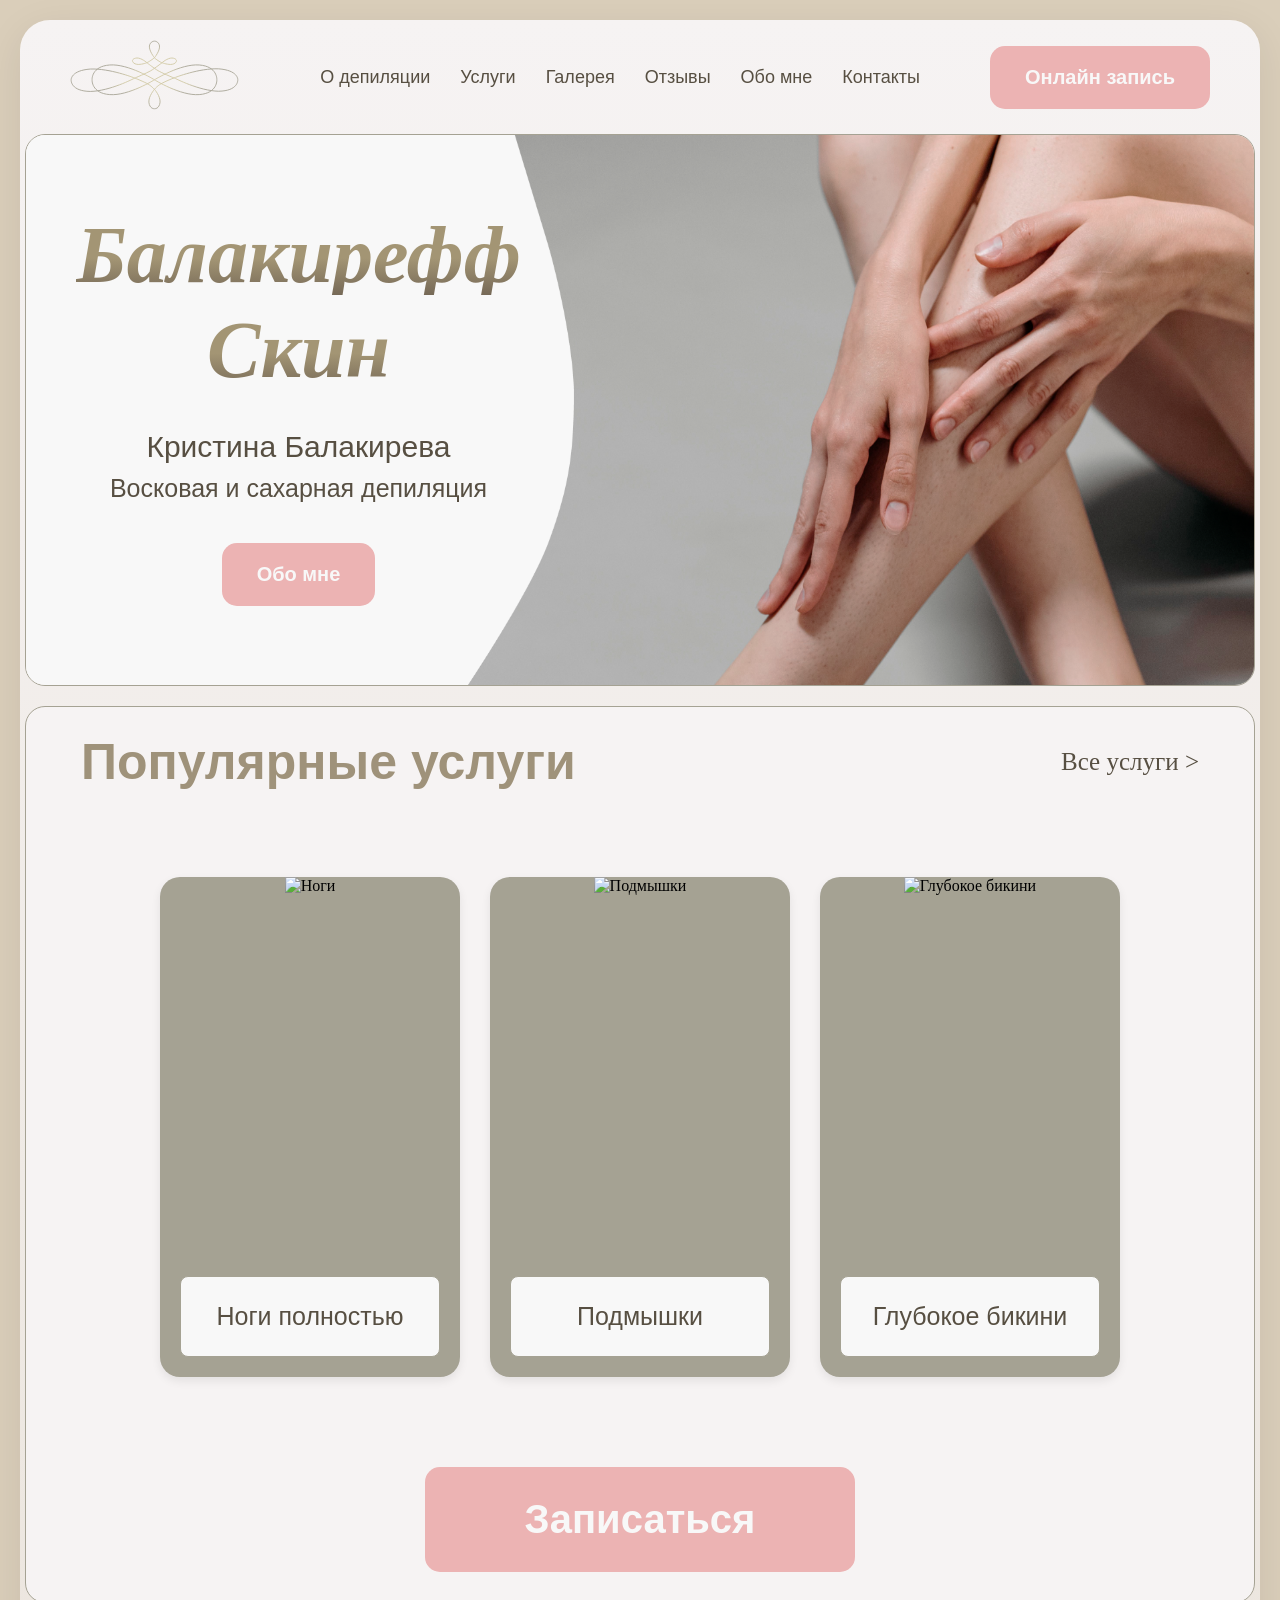
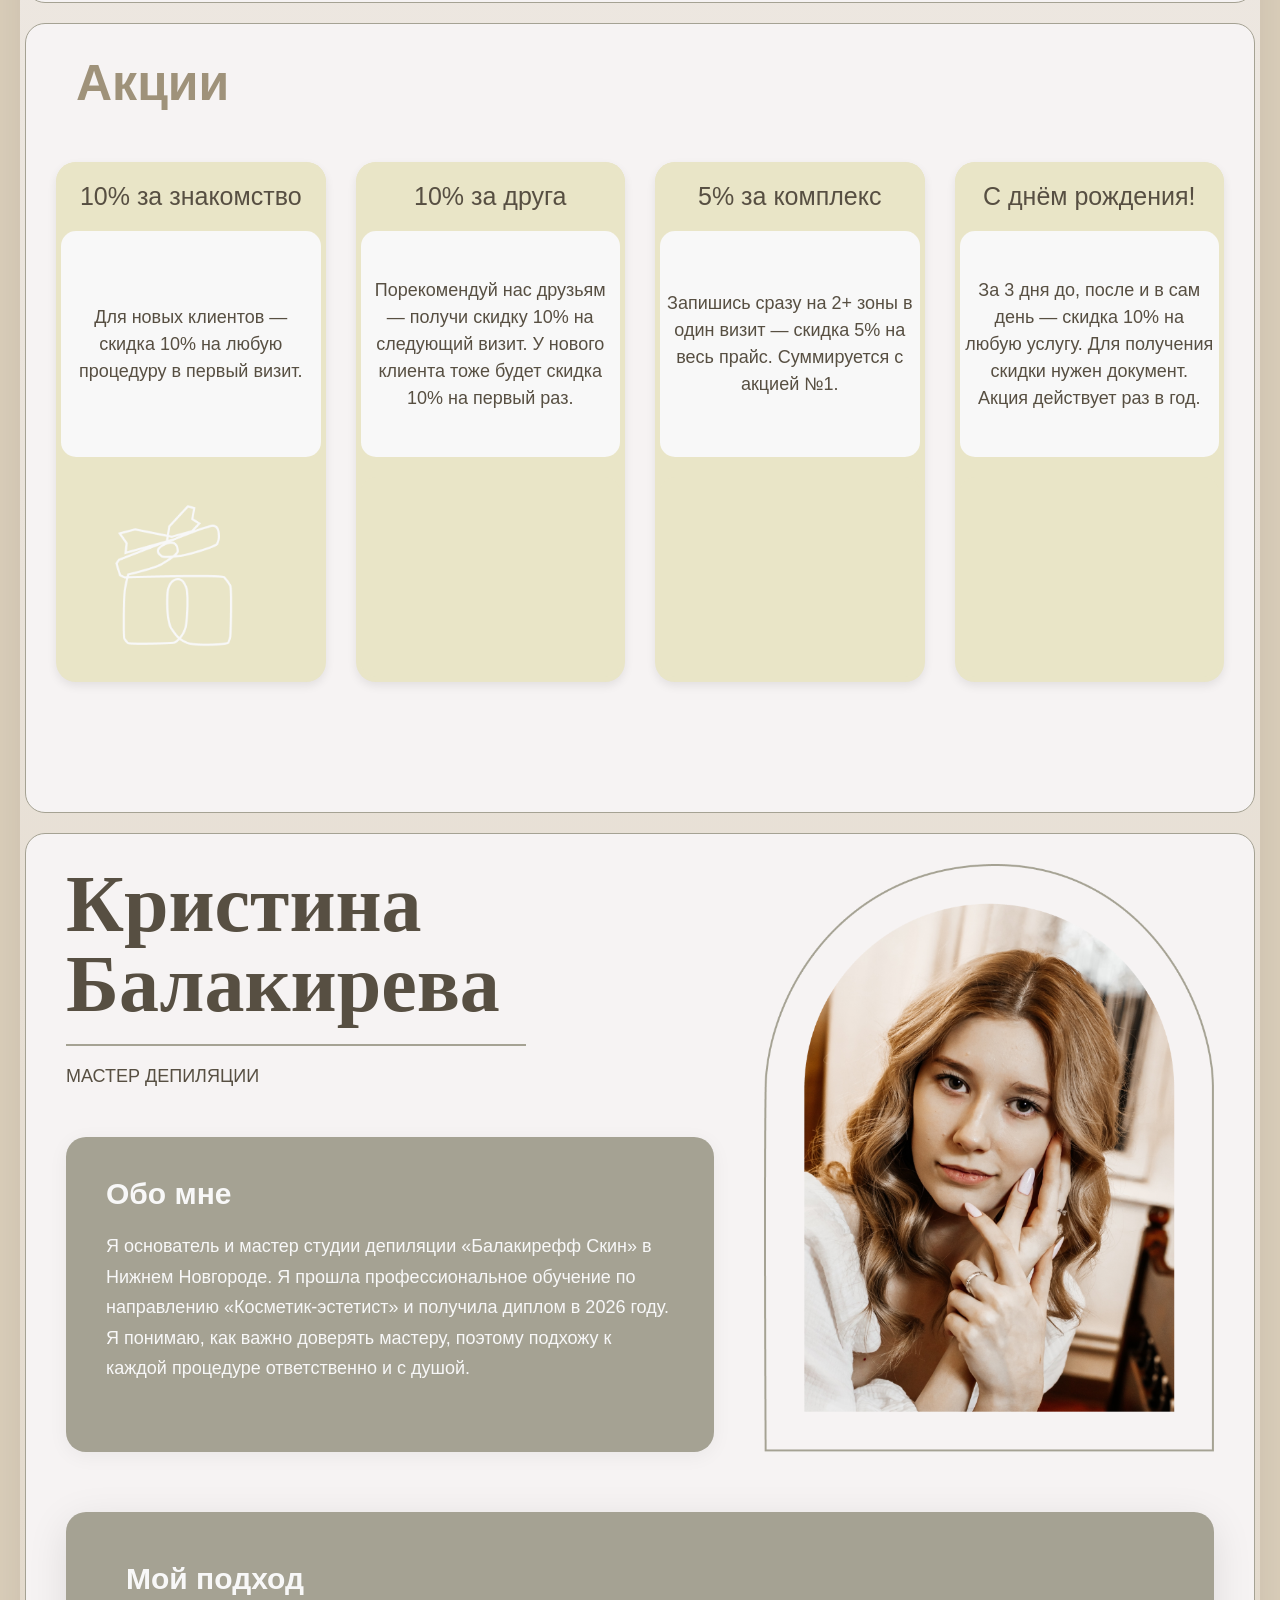
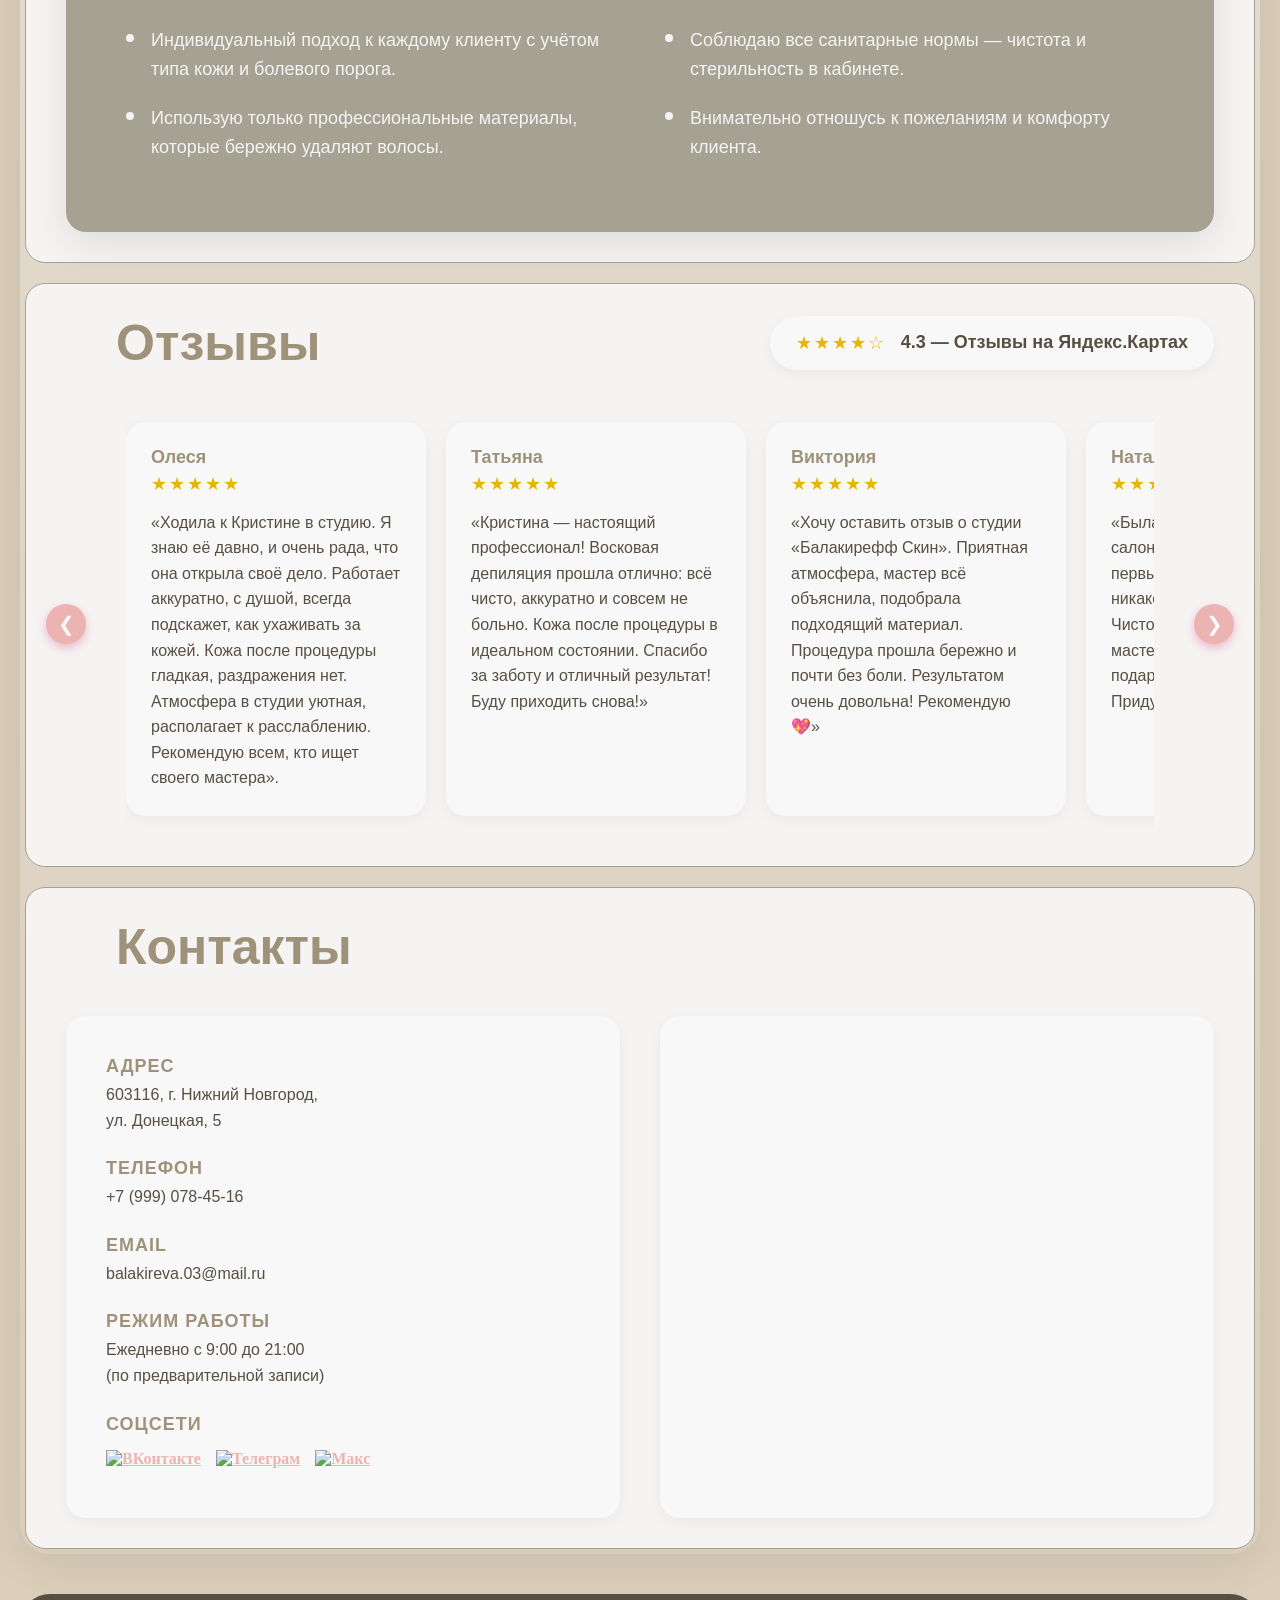
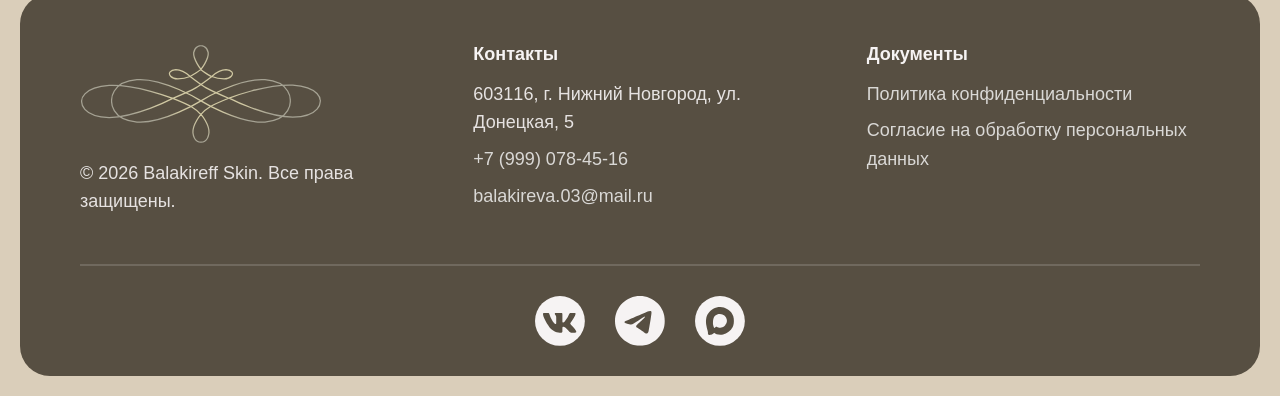
==== index.html @ 2bd432a1 "Add files via upload" ====
<!DOCTYPE html>
<html lang="ru">
    <head>
        <meta charset="utf-8">
        <meta name="keywords" content="Студия депиляции, Нижний Новгород">
        <meta name="description" content ="Студия депиляции в Нижнем Новгороде">
        <title>Balakireff Skin</title>
        <link rel="stylesheet" href="style.css">
    </head>


    <body>
        <div class="page-wrapper">
        <div class="main-block">
            <header class="header">
                <a href="Index.html" class="logo-link">
                    <img src="picture-site/logotip.svg" alt="Логотип" class="logo-img">
                </a>
        
            <nav class="nav">
                    <a href="o-depil.html">О депиляции</a>
                    <a href="Uslugi.html">Услуги</a>
                    <a href="our-works.html">Галерея</a>
                    <a href="index.html#reviews">Отзывы</a>
                    <a href="index.html#about-mne">Обо мне</a>
                    <a href="#index.html#contacts">Контакты</a>
            </nav>
            <a href="https://beautyagent.ru/kristina1680" target="_blank" class="zapis-icon">Онлайн запись</a>
            
            </header>

        <main class="page-content">   

            <section class="banner">
                <div class="banner-bg">
                    <img src="picture-site/заглушка-1.png" alt="banner" class="banner-img">
                <div class="banner-content">
                    <div class="banner-text">
                    <h1 class="banner-title">Балакирефф</h1>
                    <h1 class="banner-title">Скин</h1>
                    <p class="banner-name">Кристина Балакирева</p>
                    <p class="banner-subtitle">Восковая и сахарная депиляция</p>
                    <a href="" target="_blank" class="obo-mne">Обо мне</a>
                    </div>
                </div>
                </div>
            </section>


            <section class="services">
                    <div class="services-wrap">
                        <div class="service-head">
                            <h2>Популярные услуги</h2>
                            <a href="Uslugi.html" class="services-link">Все услуги ></a>
                        </div>
                        <div class="services-grid">
                            <div class="service-card">
                                <img src="picture-site/ноги_сайт.png" alt="Ноги" class="card-photo">
                                <a href="https://beautyagent.ru/kristina1680" target="_blank" class="card-name-link">
                                <div class="card-name">
                                    <h3 class="card-text">Ноги полностью</h3>
                                </div>
                                </a>
                            </div>
                            <div class="service-card">
                                <img src="picture-site/podmish.png" alt="Подмышки" class="card-photo">
                                <div class="card-name">
                                    <h3 class="card-text">Подмышки</h3>
                                </div>
                            </div>
                            <div class="service-card">
                                <img src="picture-site/bikini-site.png" alt="Глубокое бикини" class="card-photo">
                                <div class="card-name">
                                    <h3>Глубокое бикини</h3>
                                </div>
                            </div>
                        </div>
                        <div class="service-knopka">
                            <a href="https://beautyagent.ru/kristina1680" target="_blank" class="zapis-s">Записаться</a>
                        </div>
                    </div>
            </section>

            <section class="sale">
                <div class="sale-wrap">
                    <div class="sale-head">
                        <h2>Акции</h2>
                    </div>

                    <div class="sale-grid">
                        <div class="sale-card">
                            <div class="sale-card-top">
                                <h3>10% за знакомство</h3>
                            </div>
                            <div class="sale-card-body">
                            <p>Для новых клиентов — скидка 10% на любую процедуру в первый визит.</p>
                            </div>
                <div class="sale-card-img">
          <img src="picture-site/podarok-1.png" alt="picture">
        </div>
      </div>

                    <div class="sale-card">
                        <div class="sale-card-top">
                            <h3>10% за друга</h3>
                        </div>
                    <div class="sale-card-body">
                        <p>Порекомендуй нас друзьям — получи скидку 10% на следующий визит. У нового клиента тоже будет скидка 10% на первый раз.</p>
                    </div>
                    <div class="sale-card-img"></div>
                    </div>

                    <div class="sale-card">
                        <div class="sale-card-top">
                            <h3>5% за комплекс</h3>
                        </div>
                    <div class="sale-card-body">
                        <p>Запишись сразу на 2+ зоны в один визит — скидка 5% на весь прайс. Суммируется с акцией №1.</p>
                    </div>
                    <div class="sale-card-img"></div>
                    </div>

                    <div class="sale-card">
                        <div class="sale-card-top">
          <h3>С днём рождения!</h3>
        </div>
        <div class="sale-card-body">
          <p>За 3 дня до, после и в сам день — скидка 10% на любую услугу. Для получения скидки нужен документ. Акция действует раз в год.</p>
        </div>
        <div class="sale-card-img"></div>
      </div>

    </div>
  </div>
</section>

            <section class="about" id="about-mne">
                <div class="about-wrap">

    <div class="about-left">
      
      <div class="about-head">
        <h2 class="about-name">Кристина<br>Балакирева</h2>
        <div class="about-line"></div>
        <p class="about-role">Мастер депиляции</p>
      </div>

      <div class="about-card">
        <h3>Обо мне</h3>
        <p>
         Я основатель и мастер студии депиляции «Балакирефф Скин» в Нижнем Новгороде.
        Я прошла профессиональное обучение по направлению «Косметик-эстетист» и получила диплом в 2026 году. 
        Я понимаю, как важно доверять мастеру, поэтому подхожу к каждой процедуре ответственно и с душой.
        </p>
      </div>

    </div>

    <!-- ПРАВАЯ КОЛОНКА: Фото -->
    <div class="about-photo">
      <img src="picture-site/kristina-1.png" alt="Кристина Балакирева">
    </div>

  </div>

  <!-- НИЖНИЙ БЛОК: Мой подход -->
  <div class="about-approach-wrap">
    <div class="about-approach">
      <h3>Мой подход</h3>
      <ul class="about-list">
        <li>Индивидуальный подход к каждому клиенту с учётом типа кожи и болевого порога.</li>
        <li>Использую только профессиональные материалы, которые бережно удаляют волосы.</li>
        <li>Соблюдаю все санитарные нормы — чистота и стерильность в кабинете.</li>
        <li>Внимательно отношусь к пожеланиям и комфорту клиента.</li>
      </ul>
    </div>
  </div>

</section>

                <section class="reviews" id="reviews">
  <div class="reviews-wrap">
    <div class="reviews-header">
    <h2 class="reviews-title">Отзывы</h2>

    <!-- ПЛАШКА С РЕЙТИНГОМ -->
    <a href="https://yandex.ru/maps/-/CXFny2zf" target="_blank" class="reviews-badge">
      <span class="reviews-badge-stars">★★★★☆</span>
      <span class="reviews-badge-text">4.3 — Отзывы на Яндекс.Картах</span>
    </a>
    </div>
    <!-- ОБЕРТКА ДЛЯ КАРУСЕЛИ (чтобы позиционировать стрелки) -->
    <div class="reviews-carousel">
      
      <!-- СТРЕЛКА ВЛЕВО -->
      <button class="reviews-arrow reviews-arrow-left" id="btn-prev">❮</button>

      <!-- КОНТЕЙНЕР ДЛЯ ПРОКРУТКИ -->
      <div class="reviews-scroll" id="reviewsScroll">
        
        <!-- ОТЗЫВ 1 -->
        <div class="review-card">
          <p class="review-author">Олеся</p>           <!-- Имя сверху -->
          <div class="review-stars">★★★★★</div>      <!-- Звезды ниже -->
          <p class="review-text">«Ходила к Кристине в студию. 
            Я знаю её давно, и очень рада, что она открыла своё дело. 
            Работает аккуратно, с душой, всегда подскажет, как ухаживать за кожей. 
            Кожа после процедуры гладкая, раздражения нет. Атмосфера в студии уютная, располагает к расслаблению. 
            Рекомендую всем, кто ищет своего мастера».</p>
        </div>

        <!-- ОТЗЫВ 2 -->
        <div class="review-card">
          <p class="review-author">Татьяна</p>
          <div class="review-stars">★★★★★</div>
          <p class="review-text">«Кристина — настоящий профессионал! Восковая депиляция прошла отлично: всё чисто, аккуратно и совсем не больно. 
            Кожа после процедуры в идеальном состоянии. 
            Спасибо за заботу и отличный результат! Буду приходить снова!»</p>
        </div>

        <!-- ОТЗЫВ 3 -->
        <div class="review-card">
          <p class="review-author">Виктория</p>
          <div class="review-stars">★★★★★</div>
          <p class="review-text">«Хочу оставить отзыв о студии «Балакирефф Скин». 
            Приятная атмосфера, мастер всё объяснила, подобрала подходящий материал. 
            Процедура прошла бережно и почти без боли. 
            Результатом очень довольна! Рекомендую 💖»</p>
        </div>

        <!-- ОТЗЫВ 4 -->
        <div class="review-card">
          <p class="review-author">Наталия</p>
          <div class="review-stars">★★★★★</div>
          <p class="review-text">«Была на депиляции в данном салоне. 
            Если учесть,что это первый раз прошло все хорошо, никакого раздражения.
            Чисто,уютно. В конце процедуры мастер Кристина подарила подарочек. 
            Приятный бонус. Приду однозначно еще!!!»</p>
        </div>

        <div class="review-card">
          <p class="review-author">Анастасия</p>
          <div class="review-stars">★★★★★</div>
          <p class="review-text">«Лучший мастер по депиляции. Вернусь сюда вновь».</p>
        </div>

      </div>

      <!-- СТРЕЛКА ВПРАВО -->
      <button class="reviews-arrow reviews-arrow-right" id="btn-next">❯</button>

    </div>

  </div>
</section>



                <section class="contacts" id="contacts">
                        <div class="contacts-wrap">
    
    <h2 class="contacts-title">Контакты</h2>

    <div class="contacts-grid">
      
      <!-- ЛЕВАЯ КОЛОНКА: ИНФОРМАЦИЯ -->
      <div class="contacts-info">
        
        <div class="contact-item">
          <h3>Адрес</h3>
          <p>603116, г. Нижний Новгород,<br>ул. Донецкая, 5</p>
        </div>

        <div class="contact-item">
          <h3>Телефон</h3>
          <p><a href="tel:+79990784516">+7 (999) 078-45-16</a></p>
        </div>

        <div class="contact-item">
          <h3>Email</h3>
          <p><a href="mailto:balakireva.03@mail.ru">balakireva.03@mail.ru</a></p>
        </div>

        <div class="contact-item">
          <h3>Режим работы</h3>
          <p>Ежедневно с 9:00 до 21:00<br>(по предварительной записи)</p>
        </div>

        <div class="contact-item">
          <h3>Соцсети</h3>
          <div class="contact-socials">
            <a href="https://vk.ru/balakireff_skin" target="_blank"><img src="picture-site/vk-icon-cont.svg" alt="ВКонтакте">
            </a>
            <a href="https://t.me/balakireff_skin" target="_blank"><img src="picture-site/telegram-icon-cont.svg" alt="Телеграм">
            </a>
            <a href="https://max.ru/channel_balakireff_skin" target="_blank"><img src="picture-site/max-icon-cont.svg" alt="Макс">
            </a>
          </div>
        </div>

      </div>

      <!-- ПРАВАЯ КОЛОНКА: КАРТА -->
      <div class="contacts-map">
        <iframe src="https://yandex.ru/map-widget/v1/?um=constructor%3A6a0599afc9c6252d615ac8a7ba834bc6a43495984a3effdd630cfebf1347665b&amp;source=constructor" width="500" height="400" frameborder="0"></iframe>
        
      </div>

    </div>
  </div>
</section>
        </main>
        </div>        

    <footer class="footer">
        <div class="footer-wrapper">
            <div class="footer-top">
                <div class="footer-col">
                    <img src="picture-site/logotip.svg" alt="Балакирефф Скин" class="footer-logo">
                    <p class="prava-c">© <span id="copyright-year"></span> Balakireff Skin. Все права защищены.</p>
                </div>

                <div class="footer-col">
                    <h4>Контакты</h4>
                    <p>603116, г. Нижний Новгород, ул. Донецкая, 5</p>
                    <p><a href="tel:+79990784516">+7 (999) 078-45-16</a></p>
                    <p><a href="mailto:balakireva.03@mail.ru">balakireva.03@mail.ru</a></p>
                </div>

                <div class="footer-col">
                    <h4>Документы</h4>
                    <p><a href="">Политика конфиденциальности</a></p>
                    <p><a href="">Согласие на обработку персональных данных</a></p>
       
                </div>

            </div>
        <div class="footer-bottom">
            <div class="footer-socials">
            <a href="https://vk.ru/balakireff_skin" target="_blank"><img src="picture-site/vk-icon.svg" alt="ВКонтакте">
            </a>
            <a href="https://t.me/balakireff_skin" target="_blank"><img src="picture-site/telegram-icon.svg" alt="Телеграм">
            </a>
            <a href="https://max.ru/channel_balakireff_skin" target="_blank"><img src="picture-site/max-icon.svg" alt="Макс">
            </a>
        </div>

    </div>
        </div>
    </footer>
<script>
  const scrollContainer = document.getElementById('reviewsScroll');
  const btnPrev = document.getElementById('btn-prev');
  const btnNext = document.getElementById('btn-next');

  // Прокрутка вправо (на ширину карточки + отступ)
  btnNext.addEventListener('click', () => {
    scrollContainer.scrollBy({ left: 320, behavior: 'smooth' });
  });

  // Прокрутка влево
  btnPrev.addEventListener('click', () => {
    scrollContainer.scrollBy({ left: -320, behavior: 'smooth' });
  });
</script>
<script>
  document.getElementById('copyright-year').textContent = new Date().getFullYear();
</script>
        </footer>
    </body>
    </html>
---- style.css ----
@font-face {
  font-family: 'Playfair Display';
  src: url('fonts/PlayfairDisplay-Regular.ttf') format('truetype');
  font-weight: 400;
  font-style: normal;
  font-display: swap;
}

html {
  scroll-behavior: smooth;
}

/* ОСНОВА */
body {
  background: #DACEBA;
  margin: 0;
  padding: 20px 20px;
  
}
.main-block {
  max-width: 1860px;
  margin: 0 auto;
  background: linear-gradient(180deg, #F6F3F3 0%, #DACEBA 100%);
  border-radius: 30px;
  box-shadow: 0 10px 40px rgba(0, 0, 0, 0.08);
  overflow: hidden;
}

                        /* ШАПКА */

.header {
  top: 0;
  left: 0;
  
  display: flex;
  align-items: center;
  
}

.logo-img {
  height: 70px;
  width: auto;
  position: relative;
  margin: 20px 20px 20px 50px;
}

.nav {
  display: flex;
  margin-left: auto;
  gap: 30px;
  margin-right: 20px;
  
}

.nav a {
  text-decoration: none;
  color: #574F42;
  font-family: 'raleway', sans-serif;
  font-size: 18px;
  font-weight: 400;
  position: relative;
}

.nav a:hover {
  color: #BDAC8F;
}
.nav a.active {
  color: #BDAC8F;
}

.zapis-icon {
  margin: 0 50px;
  display: inline-block;
  padding: 20px 35px;                 /* ← можно менять */
  background: #ECB3B3;                /* ← розовый как у тебя */
  color: #f8f8f8;
  text-decoration: none;
  border-radius: 15px;                /* ← скругление */
  font-size: 20px;
  font-weight: 600;
  font-family: 'Raleway', sans-serif;
  transition: all 0.3s ease;
  white-space: nowrap;                /* ← не переносится */
}

.zapis-icon:hover {
  background: #ECB3B3;
  transform: translateY(-3px);
  
}

                                             /* МЭИН */

/*БАННЕР*/

.banner {
  padding: 0 5px;
}

.banner-bg {
  position: relative;
  color: #000000;
  height: 550px;
  border-radius: 20px;
  border: 1px solid #A5A293;
  overflow: hidden;
}

.banner-img {
  position: absolute;
  width: 100%;
  height: 100%;

}

.banner-content {
  top: 0;                            /* ← прижать к верху */
  left: 0;                           /* ← прижать к левому краю */
  width: 100%;                       /* ← на всю ширину */
  height: 100%;
  position: absolute;              /* поверх картинки */
  justify-content: center;      /* ← по вертикали центр */
  align-items: flex-start;
  padding-left: 50px;
  
  display: flex;
  flex-direction: column;
  text-align: center;
}

.banner-text {
  text-align: center;
}

.banner-title {
  font-family: 'Playfair Display', serif;
  font-size: 80px;
  font-weight: bold;
  font-style: italic;
  margin: 0 0 15px 0;
  line-height: 1;

  background: linear-gradient(0deg, #766957 0%, #A39574 46%);
  -webkit-background-clip: text;
  background-clip: text;
  -webkit-text-fill-color: transparent;
  color: transparent;
}

.banner-name {
  font-family: 'Raleway', sans-serif;
  font-size: 30px;
  font-weight: 400;
  font-style: normal;
  color:#574F42;
  margin: 40px 0 0 0;
}

.banner-subtitle {
  font-family: 'Raleway', sans-serif;
  font-size: 25px;
  font-weight: 300;
  font-style: normal;
  color:#574F42;
  margin: 10px 0 0 0;
}

.obo-mne {
  margin: 40px 0 0 0;
  display: inline-block;
  padding: 20px 35px;
  background: #ECB3B3;
  color: #f8f8f8;
  text-decoration: none;
  border-radius: 15px;
  font-size: 20px;
  font-weight: 600;
  font-family: 'Raleway', sans-serif;
  transition: all 0.3s ease;
  white-space: nowrap;                /* ← не переносится */
}

.obo-mne:hover {
  background: #ECB3B3;
  transform: translateY(-3px);
  
}


                                 /* ПОПУЛЯРНЫЕ УСЛУГИ */

.services-wrap {
  margin: 0 auto;
  padding: 30px 5px;
  background: #f6f3f3;
  border-radius: 20px;
  box-sizing: border-box;
  border: 1px solid #A5A293;
}

.services {
  padding: 20px 5px;
}

.services h2 {
  font-size: 50px;
  text-align: left;
  margin: 0 0 0 50px;
  font-family: 'Raleway', sans-serif;
  color: #9F927A;
  line-height: 1;
}

.service-head {
  display: flex;
  justify-content: space-between;  /* ← заголовок слева, ссылка справа */
  align-items: center;             /* ← по центру по вертикали */
}

.services-link {
  font-family: 'Raleway', serif;
  font-size: 25px;
  font-weight: 400;
  color: #574F42;
  text-decoration: none;
  margin: 0 50px 0 0;
}

.services-link:hover {
  color: #BDAC8F;
}

.services-grid {
  display: flex;              /* ← карточки в ряд */
  gap: 30px;                  /* ← отступ между карточками */
  justify-content: center;    /* ← по центру */
  flex-wrap: wrap;
  margin: 90px 0 0 0;
}

.service-card {
  position: relative;
  flex: 1;                    /* ← одинаковая ширина */
  max-width: 300px;
  height: 500px;
  border-radius: 20px;
  text-align: center;         /* ← текст по центру */
  box-shadow: 0 4px 10px rgba(0, 0, 0, 0.08);   /* ← тень */
  transition: transform 0.3s, box-shadow 0.3s;
  overflow: hidden;
  background: #A5A293;
}

.service-card:hover {
  transform: translateY(-5px);
  box-shadow: 0 8px 30px rgba(0, 0, 0, 0.15);
}

.service-card h3 {
  font-size: 25px;
  font-weight: 400;
  font-family: 'Raleway', sans-serif;
  color: #574F42;
  position: relative ;
}

.card-photo {
  width: 100%;
  height: auto;
} 

.card-name {
  position: absolute;
  display: block;
  bottom: 0;
  left: 0;
  right: 0;
  padding: 0 0;
  text-decoration: none;
  background: #f8f8f8;
  border-radius: 8px;
  margin: 0 20px 20px 20px;
  border: 1px solid #A5A293;
}

.service-knopka {
  text-align: center;                /* ← центрирует кнопку */
  margin-top: 90px;
}

.zapis-s {
  display: inline-block;
  padding: 30px 100px;
  background: #ECB3B3;
  color: #f8f8f8;
  text-decoration: none;
  border-radius: 15px;
  font-size: 40px;
  font-weight: 600;
  font-family: 'Raleway', sans-serif;
  transition: all 0.3s ease;
  white-space: nowrap;                /* ← не переносится */
}

.zapis-s:hover {
  background: #ECB3B3;
  transform: translateY(-3px);
  
}


                                                       /*АКЦИИ*/

.sale {
  margin: 0 5px;
}

.sale-wrap {
  margin: 0;
  padding: 30px 0 140px 0;
  background: #f6f3f3;
  border-radius: 20px;
  box-sizing: border-box;
  border: 1px solid #A5A293;
}

.sale-head {
  display: flex;
  align-items: center;
}

.sale-head h2 {
  margin: 0 0 40px 50px;
  font-size: 50px;
  font-family: 'Raleway', sans-serif;
  color: #9F927A;
}

/* СЕТКА (выравнивает карточки по высоте) */
.sale-grid {
  display: grid;
  grid-template-columns: repeat(4, 1fr);
  gap: 10px;
  max-width: 15000px;
  margin: 0 auto;
  padding: 0 20px;
  align-items: stretch; /* ← это заставляет все ячейки быть одной высоты */
}

/* КАРТОЧКА */
.sale-card {
  display: flex;
  flex-direction: column; /* элементы внутри идут сверху вниз */
  height: 100%; /* растягиваем на всю высоту ячейки */
  min-height: 500px;
  border-radius: 20px;
  overflow: hidden;
  box-shadow: 0 4px 10px rgba(0, 0, 0, 0.08);
  transition: transform 0.3s;
  background: #E9E5C7; /* белый фон для нижней части */
  margin: 10px 10px 10px 10px;
}

.sale-card:hover {
  transform: translateY(-5px);
}

/* ЖЁЛТАЯ ШАПКА */
.sale-card-top {
  background: #E9E5C7;
  padding: 20px;
  text-align: center;
}

.sale-card-top h3 {
  font-size: 25px;
  font-family: 'Inter', sans-serif;
  color: #574F42;
  font-weight: 400;
  margin: 0;
}

/* БЕЛЫЙ БЛОК С ТЕКСТОМ */
.sale-card-body {
  display: flex;
  padding: 0;
  background: #f8f8f8;
  flex-grow: 1; /* ← это заставляет белый блок растягиваться и заполнять пустоту */
  text-align: center;
  margin: 0 5px 0 5px;
  border-radius: 15px;
  align-items: center;                 /* центр по вертикали */
  justify-content: center;             /* центр по горизонтали */
}

.sale-card-body p {
  font-family: 'Inter', sans-serif;
  font-size: 18px;
  font-weight: 300;
  color: #574F42;
  margin: 5px;
  line-height: 1.5;
}

/* МЕСТО ДЛЯ КАРТИНКИ (пока пустое) */
.sale-card-img {
  height: 200px;             /* ← высота под фото */
  background: #E9E5C7;       /* ← пока пусто — серый фон */
  border-radius: 15px;       /* ← скруглённые углы */
  margin: 20px 5px 5px 5px;          /* ← отступ от белого блока */
  overflow: hidden;          /* ← если картинка больше — обрежется */
}

/* Если добавишь картинку внутрь */
.sale-card-img img {
  width: 100%;
  height: 100%;
  object-fit: cover;         /* ← заполняет блок, не искажая */
  display: block;
}

/* Чтобы на телефонах всё не сжималось в кашу */
@media (max-width: 1024px) {
  .sale-grid { grid-template-columns: repeat(2, 1fr); }
}
@media (max-width: 600px) {
  .sale-grid { grid-template-columns: 1fr; }
}

                                                       /*ОБО МНЕ*/
.about {
  padding: 30px 0;
  background: #f6f3f3;
  border: 1px solid #A5A293;
  border-radius: 20px;
  margin: 20px 5px 5px 5px;
}

.about-wrap {
  max-width: 1860px;
  margin: 0 auto;
  padding: 0 40px;
  box-sizing: border-box;
  display: flex;                     /* ← 2 колонки: текст + фото */
  gap: 50px;
  align-items: stretch;              /* ← фото растягивается по высоте */
}

/* ЛЕВАЯ КОЛОНКА */
.about-left {
  flex: 1;                           /* Занимает оставшееся место */
  display: flex;
  flex-direction: column;
}

/* ЗАГОЛОВОК (Имя, должность, линия) */
.about-head {
  margin-bottom: 30px;
}

.about-name {
  font-size: 80px;
  font-family: 'Playfair Display', serif;
  font-weight: bold;
  color: #574F42;
  margin: 0 0 20px 0;
  line-height: 1;
}

.about-role {
  font-size: 18px;
  font-family: 'Raleway', sans-serif;
  color: #574F42;
  margin: 20px 0 20px 0;
  text-transform: uppercase;
}

.about-line {
  width: 460px;
  height: 2px;
  background: #A5A293;
}

/* КАРТОЧКА "ОБО МНЕ" */
.about-card {
  background: #A5A293;
  border-radius: 20px;
  padding: 40px;
  box-shadow: 0 4px 20px rgba(0, 0, 0, 0.05);
  flex-grow: 1;                      /* Растягивается на оставшееся место */
}

.about-card h3 {
  font-size: 30px;
  font-family: 'Raleway', sans-serif;
  font-weight: bold;
  color: #f8f8f8;
  margin: 0 0 20px 0;
}

.about-card p {
  font-size: 18px;
  line-height: 1.7;
  font-family: 'Raleway', sans-serif;
  color: #f8f8f8;
  margin: 0;
}

/* ПРАВАЯ КОЛОНКА: ФОТО */
.about-photo {
  flex: 0 0 450px;                   /* Фиксированная ширина 400px */
  border-radius: 20px;
  
}

.about-photo img {
  width: 100%;
  height: 100%;
  object-fit: cover;                 /* Заполняет блок, не искажая */
  display: block;
}

/* ========================================= */
/* БЛОК "МОЙ ПОДХОД"                         */
/* ========================================= */

.about-approach-wrap {
  max-width: 1860px;
  margin: 60px auto 0;
  padding: 0 40px;
  box-sizing: border-box;
}

.about-approach {
  background: #A5A293;
  border-radius: 20px;
  padding: 50px 60px;
  color: #f8f8f8;
  box-shadow: 0 10px 40px rgba(0, 0, 0, 0.1);
}

.about-approach h3 {
  font-size: 30px;
  font-family: 'Raleway', sans-serif;
  font-weight: bold;
  margin: 0 0 30px 0;
  color: #f8f8f8;
}

/* СПИСОК В 2 КОЛОНКИ */
.about-list {
  margin: 0;
  padding: 0;
  list-style: none;
  column-count: 2;                   /* ← 2 колонки */
  column-gap: 50px;
}

.about-list li {
  position: relative;
  padding-left: 25px;
  margin-bottom: 20px;
  font-size: 18px;
  line-height: 1.6;
  font-family: 'Raleway', sans-serif;
  color: #f8f8f8;
  opacity: 0.95;
  break-inside: avoid;               /* Пункт не разрывается между колонками */
}

/* ЖИРНАЯ ТОЧКА */
.about-list li::before {
  content: '';
  position: absolute;
  left: 0;
  top: 8px;
  width: 8px;
  height: 8px;
  background: #f8f8f8;
  border-radius: 50%;
}

/* ========================================= */
/* АДАПТИВНОСТЬ                              */
/* ========================================= */

@media (max-width: 900px) {
  .about-wrap {
    flex-direction: column;           /* На планшете — в столбик */
  }
  .about-photo {
    flex: 0 0 auto;
    width: 100%;
    max-width: 400px;
    margin: 0 auto;
  }
  .about-name {
    font-size: 32px;
  }
  .about-approach {
    padding: 30px 25px;
  }
  .about-list {
    column-count: 1;                 /* На телефоне — 1 колонка */
  }
}

.reviews {
  padding: 30px 0;
  background: #f6f3f3;
  border: 1px solid #A5A293;
  border-radius: 20px;
  margin: 20px 5px 5px 5px;
}

.reviews-title {
  margin: 0 0 0 50px;
  font-size: 50px;
  font-family: 'Raleway', sans-serif;
  color: #9F927A;
}

.reviews-header {
  display: flex;                     /* Элементы в ряд */
  justify-content: space-between;    /* Заголовок слева, плашка справа */
  align-items: center;               /* По центру по вертикали */
  margin-bottom: 40px;               /* Отступ до карусели */
  flex-wrap: wrap;                   /* Если не влезут, перенесутся */
  gap: 20px;                         /* Отступ между ними */
}

.reviews-wrap {
  max-width: 1860px;
  margin: 0 auto;
  padding: 0 40px;
  box-sizing: border-box;
}

.reviews-badge {
  display: flex;
  align-items: center;
  justify-content: center;
  gap: 15px;
  max-width: 400px;
  margin: 0;
  padding: 15px 25px;
  background: #f8f8f8;
  border: 1px solid #f8f8f8;
  border-radius: 50px;
  text-decoration: none;
  box-shadow: 0 4px 15px rgba(0, 0, 0, 0.05);
  transition: transform 0.3s;
}

.reviews-badge:hover {
  transform: translateY(-3px);
}

.reviews-badge-stars {
  color: #E9B500;
  font-size: 18px;
  letter-spacing: 2px;
}

.reviews-badge-text {
  font-family: 'Raleway', sans-serif;
  font-size: 18px;
  font-weight: 600;
  color: #574F42;
}

.reviews-carousel {
  position: relative;              /* Чтобы стрелки стояли поверх */
  max-width: 1200px;               /* Ограничим ширину карусели */
  margin: 0 auto;
  padding: 0 60px;
}

/* КОНТЕЙНЕР ДЛЯ ПРОКРУТКИ */
.reviews-scroll {
  display: flex;
  gap: 20px;
  overflow-x: auto;                /* Включаем скролл */
  scroll-behavior: smooth;         /* Плавная прокрутка */
  scroll-snap-type: x mandatory;
  padding: 10px 0 20px 0;
  
  /* Прячем скроллбар */
  scrollbar-width: none;
}
.reviews-scroll::-webkit-scrollbar {
  display: none;
}

/* КАРТОЧКА */
.review-card {
  flex: 0 0 300px;                 /* Ширина карточки */
  background: #f8f8f8;
  border-radius: 20px;
  padding: 25px;
  box-shadow: 0 4px 15px rgba(0, 0, 0, 0.05);
  display: flex;
  flex-direction: column;
  box-sizing: border-box;
  scroll-snap-align: start;
}

/* ИМЯ АВТОРА (ТЕПЕРЬ СВЕРХУ) */
.review-author {
  font-family: 'Raleway', sans-serif;
  font-size: 18px;
  font-weight: bold;
  color: #9F927A;
  margin: 0 0 5px 0;
  text-align: left;                /* Выравниваем по левому краю */
}

/* ЗВЕЗДЫ */
.review-stars {
  color: #E9B500;
  font-size: 18px;
  letter-spacing: 2px;
  margin-bottom: 15px;
  text-align: left;
}

/* ТЕКСТ */
.review-text {
  font-family: 'Inter', sans-serif;
  font-size: 16px;
  line-height: 1.6;
  color: #574F42;
  margin: 0;
  flex-grow: 1;                    /* Растягиваем, чтобы карточки были одной высоты */
}

/* СТРЕЛКИ */
.reviews-arrow {
  position: absolute;
  top: 50%;
  transform: translateY(-50%);
  width: 40px;
  height: 40px;
  background: #ECB3B3;             /* Розовый фон */
  color: #f8f8f8;
  border: none;
  border-radius: 50%;
  font-size: 20px;
  cursor: pointer;
  z-index: 10;                     /* Поверх карточек */
  display: flex;
  align-items: center;
  justify-content: center;
  transition: background 0.3s;
  box-shadow: 0 4px 10px rgba(214, 51, 108, 0.3);
}

.reviews-arrow:hover {
  background: #ECB3B3;
}

.reviews-arrow-left {
  left: -20px;                     /* Сдвигаем влево за пределы карточек */
}

.reviews-arrow-right {
  right: -20px;                    /* Сдвигаем вправо */
}

/* Прячем стрелки на мобилках (там свайп работает) */
@media (max-width: 768px) {
  .reviews-arrow {
    display: none;
  }
  .reviews-wrap {
    padding: 0 20px;
  }
}

                                                 /*КОНТАКТЫ */
.contacts {
  padding: 30px 0;
  background: #f6f3f3;
  border: 1px solid #A5A293;
  border-radius: 20px;
  margin: 20px 5px 5px 5px;

}

.contacts-wrap {
  max-width: 1860px;
  margin: 0 auto;
  padding: 0 40px;
  box-sizing: border-box;
}

.contacts-title {
  margin: 0 0 40px 50px;
  font-size: 50px;
  font-family: 'Raleway', sans-serif;
  color: #9F927A;
}

/* СЕТКА (2 КОЛОНКИ) */
.contacts-grid {
  display: grid;
  grid-template-columns: 1fr 1fr;   /* Две колонки одинакового размера */
  gap: 40px;
  align-items: stretch;             /* Растягиваем по высоте друг друга */
}

/* ЛЕВАЯ КОЛОНКА (ИНФО) */
.contacts-info {
  display: flex;
  flex-direction: column;
  gap: 25px;
  background: #f8f8f8;              /* Розовый фон */
  padding: 40px;
  border-radius: 20px;
  box-shadow: 0 4px 15px rgba(0, 0, 0, 0.05);
  box-sizing: border-box;
}

.contact-item h3 {
  font-size: 18px;
  font-family: 'Raleway', sans-serif;
  font-weight: bold;
  color: #9F927A;
  margin: 0 0 5px 0;
  text-transform: uppercase;
  letter-spacing: 1px;
}

.contact-item p {
  font-size: 16px;
  font-family: 'Inter', sans-serif;
  color: #574F42;
  margin: 0;
  line-height: 1.6;
}

.contact-item a {
  color: #574F42;
  text-decoration: none;
  transition: color 0.3s;
}

.contact-item a:hover {
  color: #ECB3B3;
}

.contact-socials {
  display: flex;
  gap: 15px;
}

.contact-socials img{
  width: 40px;
  height: auto;
  padding: 10px 0;
}

.contact-socials a {
  color: #ECB3B3;
  font-weight: bold;
  text-decoration: underline;
}

/* ПРАВАЯ КОЛОНКА (КАРТА) */
.contacts-map {
  border-radius: 20px;
  overflow: hidden;                 /* Обрезает карту по углам */
  box-shadow: 0 4px 15px rgba(0, 0, 0, 0.05);
  background: #f8f8f8;
}

.contacts-map iframe {
  width: 100%;
  height: 100%;                     /* Карта заполняет всю колонку */
  border: none;
  display: block;
}

/* АДАПТИВНОСТЬ (На телефоне — в столбик) */
@media (max-width: 900px) {
  .contacts-grid {
    grid-template-columns: 1fr;     /* 1 колонка */
  }
  .contacts-wrap {
    padding: 0 20px;
  }
  .contacts-map {
    height: 400px;                  /* Высота карты на телефоне */
  }
}



                                                      /*футер*/

.footer {
  background: #574F42;                /* ← тёмный фон */
  color: #f8f8f8;
  padding: 60px 0 20px;
  margin-top: 80px;                   /* ← отступ от контента */
}

.footer-wrapper {
  max-width: 1200px;                  /* ← ширина контента */
  margin: 0 auto;                      /* ← по центру */
  padding: 0 40px;                     /* ← отступы по краям */
  box-sizing: border-box;
}

.footer-top {
  display: flex;                       /* ← 3 колонки в ряд */
  justify-content: space-between;
  gap: 60px;
  margin-bottom: 40px;
}

.footer-col {
  flex: 1;                             /* ← одинаковые колонки */
}

.footer-logo {
  height: 100px;
  width: auto;
  display: block;
  margin-bottom: 15px;
}

.footer-desc {
  font-size: 14px;
  line-height: 1.5;
  opacity: 0.8;
  margin: 0;
}

.footer-col h4 {
  font-size: 18px;
  font-weight: bold;
  margin: 0 0 15px 0;
  font-family: 'Raleway', sans-serif;
}

.footer-col p {
  font-family: 'Inter', sans-serif;
  font-size: 18px;
  line-height: 1.6;
  margin: 0 0 8px 0;
  opacity: 0.9;
}

.footer-col a {
  display: block;                      /* ← каждая ссылка на новой строке */
  color: #f8f8f8;
  text-decoration: none;
  font-size: 18px;
  
  opacity: 0.9;
  transition: opacity 0.3s;
}

.footer-col a:hover {
  opacity: 1;                          /* ← ярче при наведении */
  color: #f8f8f8;
}

/* НИЖНЯЯ ПОЛОСА */

.footer-icon-c {
  display: flex;                       /* ← иконка и текст в ряд */
  align-items: center;                 /* ← по центру по вертикали */
  gap: 10px;
  margin: 0 0 12px 0;
  font-size: 14px;
}

.footer-bottom {
  border-top: 2px solid rgba(255, 255, 255, 0.15);   /* ← полоска */
  padding-top: 30px;                                    /* ← отступ сверху */
  margin-top: 40px;                                     /* ← отступ от контента */
  align-items: center;  
  justify-content: center;
}

.footer-socials {
  display: flex;                                        /* ← соцсети в ряд */
  justify-content: center;
  gap: 30px;
  align-items: center;
}
.footer-socials img {
  width: 50px;                           /* ← размер иконки */
  height: 50px;
  display: block;
  opacity: 1;                            /* ← яркость 100% (было 0.7) */
  transition: transform 0.3s, opacity 0.3s;
}

.footer-socials a:hover img {
  transform: scale(1.15);                /* ← увеличивается при наведении */
  opacity: 1;
}


.footer {
  background: #574F42;                /* ← тёмный фон */
  color: #f6f3f3;
  padding: 50px 0 30px;
  width: 100%;                         /* ← на всю ширину */
  margin-top: 40px;
  border-radius: 30px;
}

.footer-wrapper {
  max-width: 1200px;                   /* ← контент внутри */
  margin: 0 auto;
  padding: 0 40px;
  box-sizing: border-box;
}
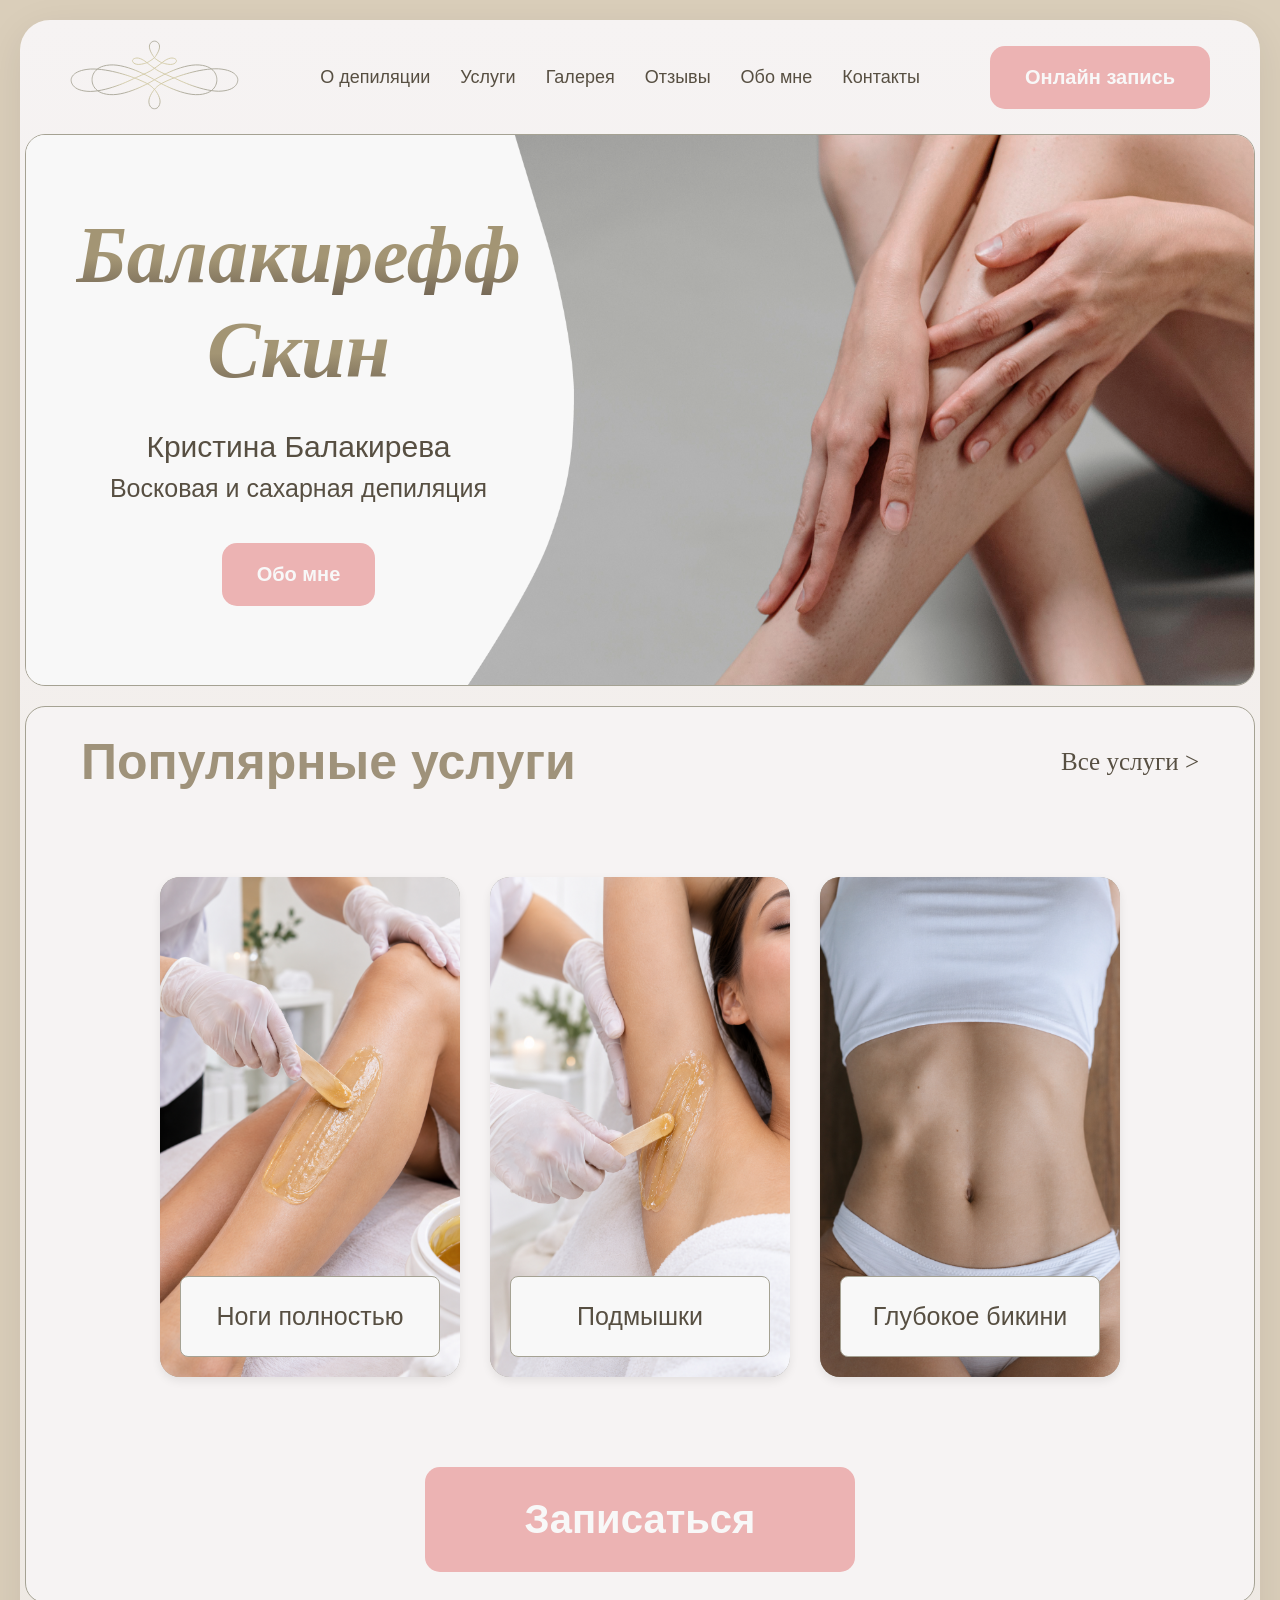
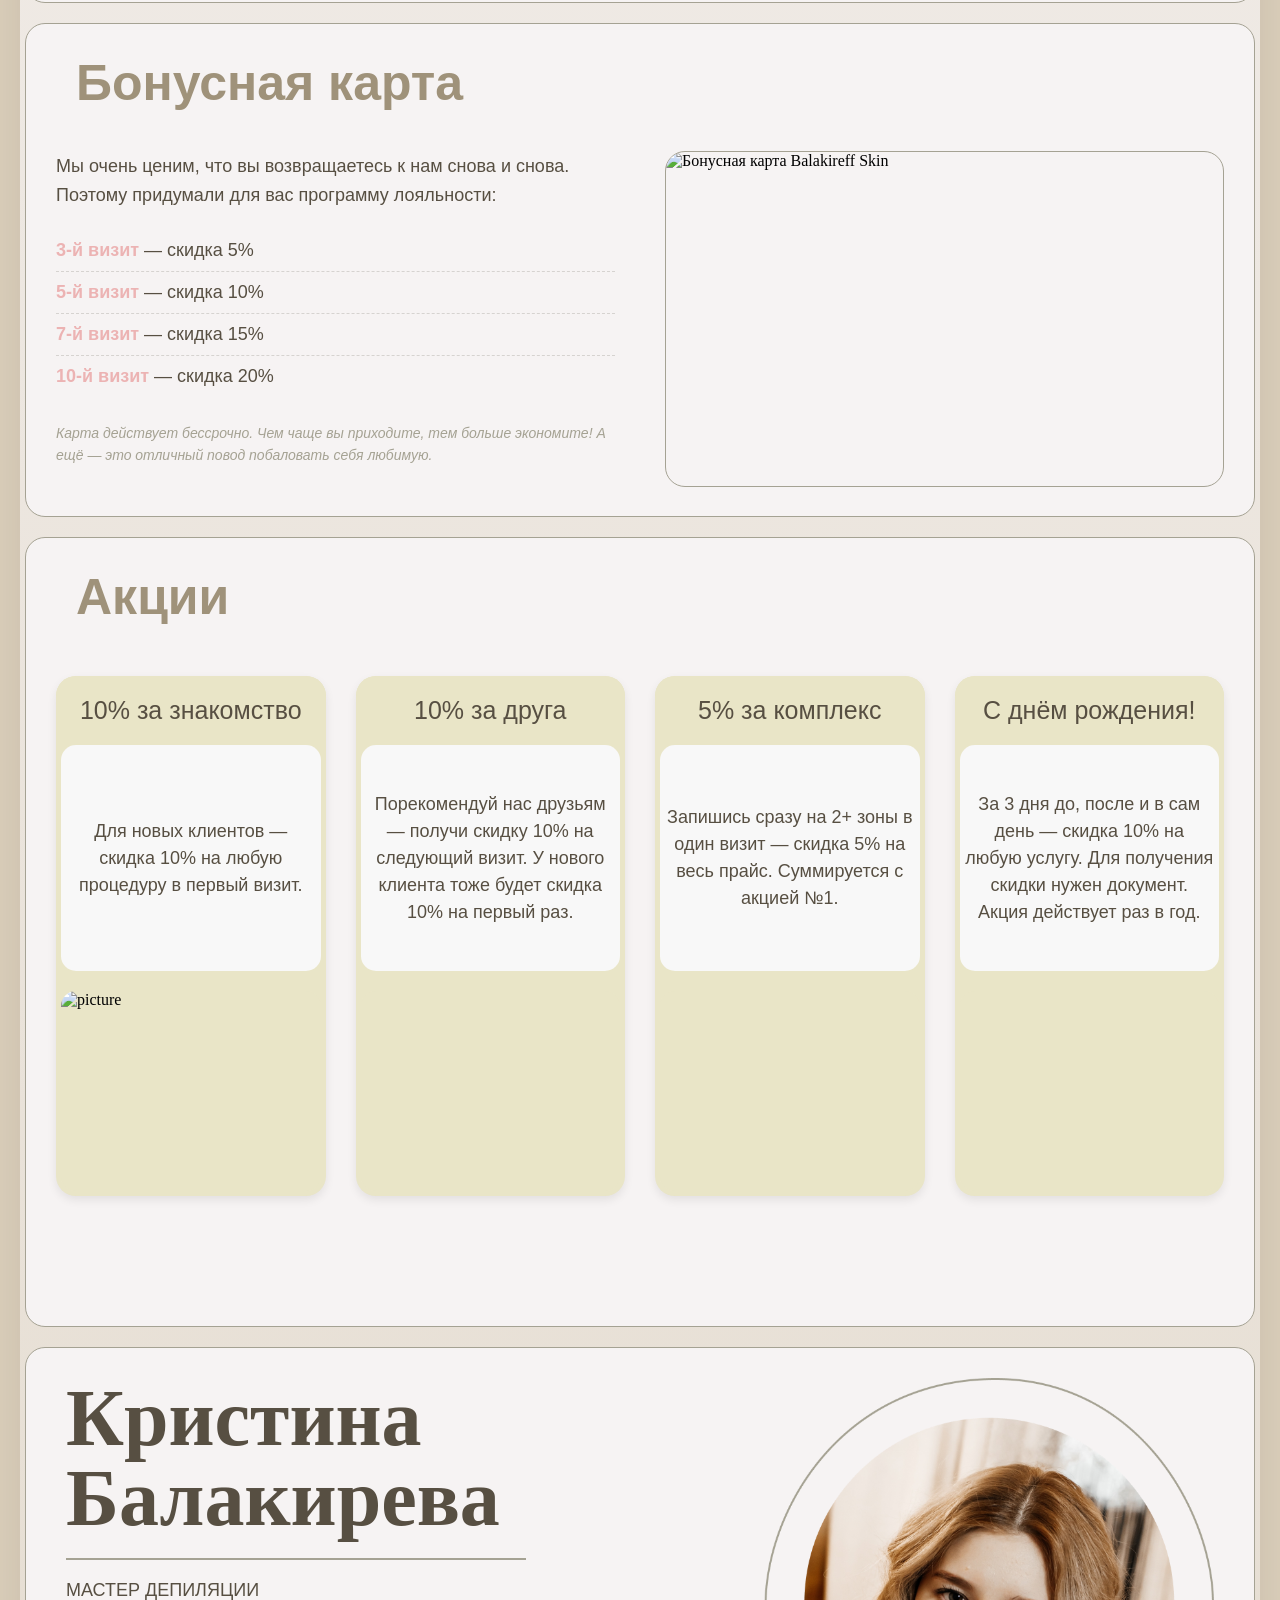
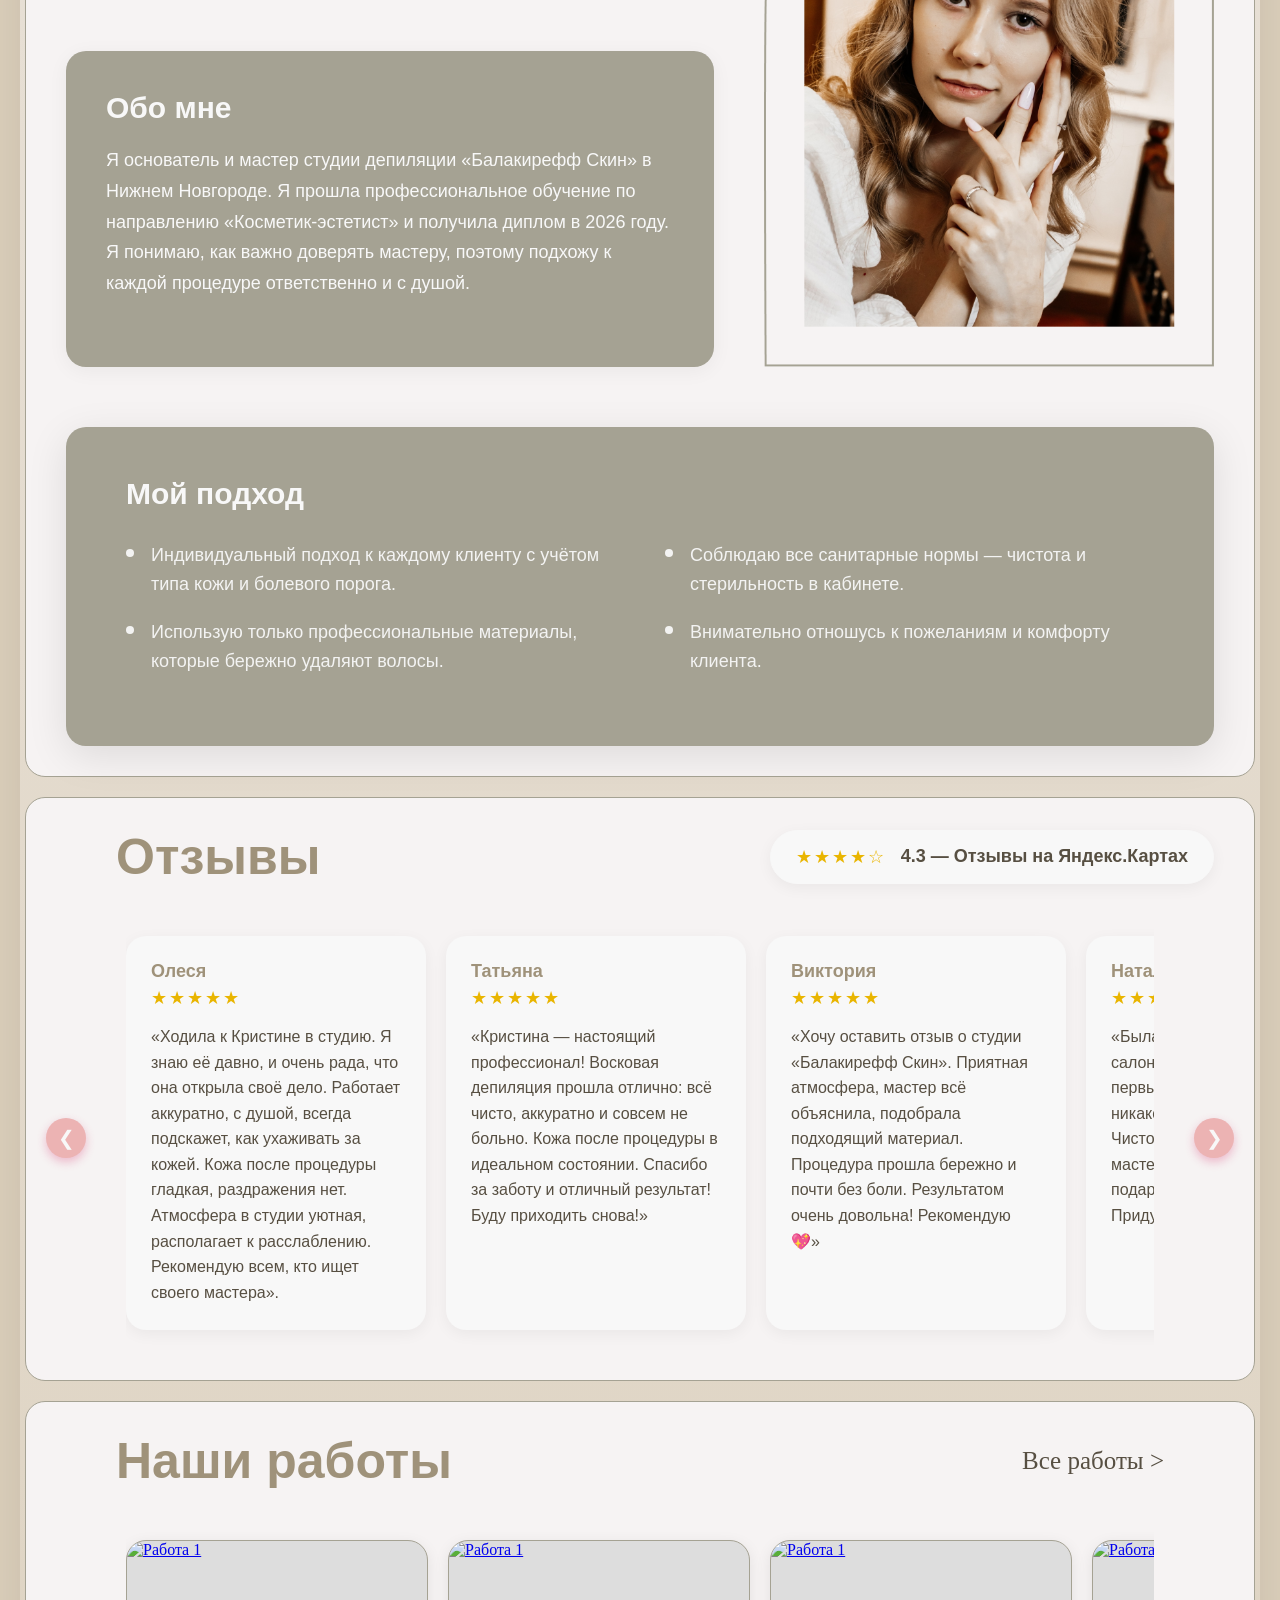
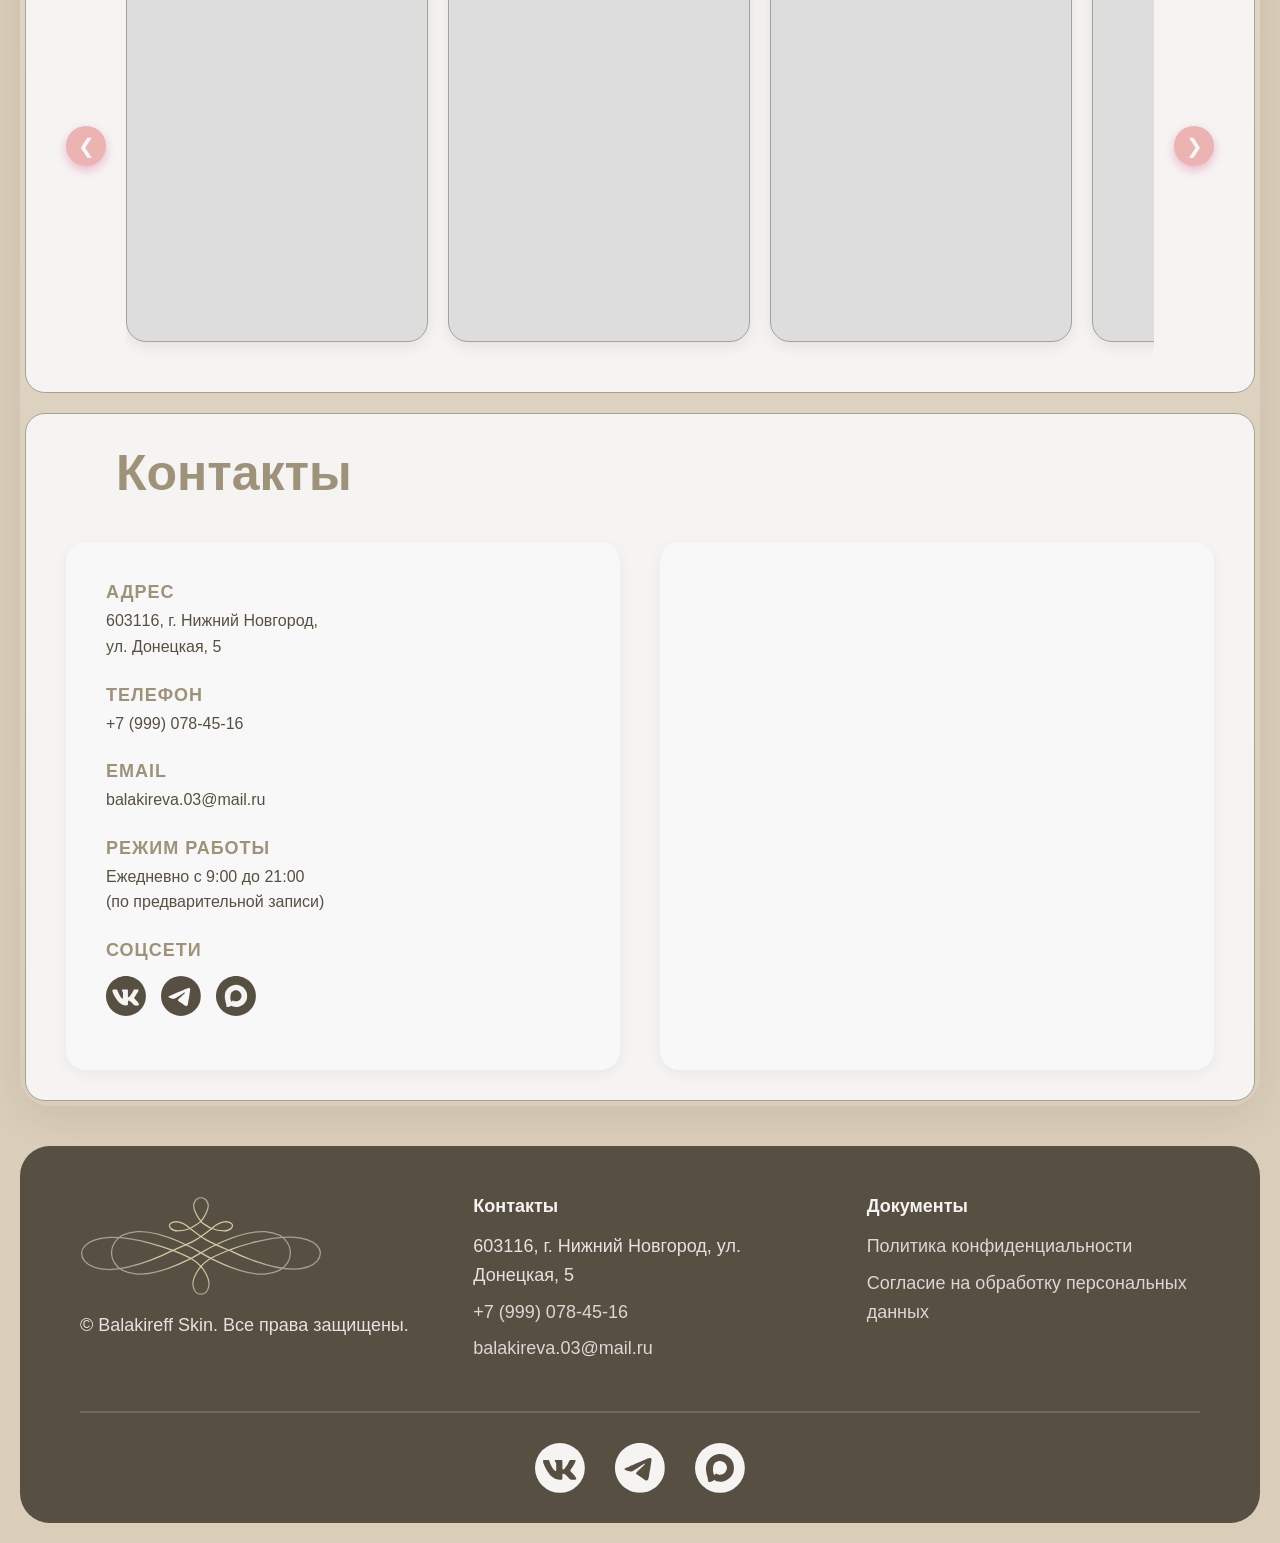
==== commit 305ba546: "Add files via upload" ====
--- a/index.html
+++ b/index.html
@@ -20,18 +20,18 @@
             <nav class="nav">
                     <a href="o-depil.html">О депиляции</a>
                     <a href="Uslugi.html">Услуги</a>
-                    <a href="our-works.html">Галерея</a>
+                    <a href="index.html#works">Галерея</a>
                     <a href="index.html#reviews">Отзывы</a>
                     <a href="index.html#about-mne">Обо мне</a>
-                    <a href="#index.html#contacts">Контакты</a>
+                    <a href="index.html#contacts">Контакты</a>
             </nav>
             <a href="https://beautyagent.ru/kristina1680" target="_blank" class="zapis-icon">Онлайн запись</a>
             
             </header>
 
-        <main class="page-content">   
-
-            <section class="banner">
+            <main class="page-content">   
+
+              <section class="banner">
                 <div class="banner-bg">
                     <img src="picture-site/заглушка-1.png" alt="banner" class="banner-img">
                 <div class="banner-content">
@@ -44,10 +44,10 @@
                     </div>
                 </div>
                 </div>
-            </section>
-
-
-            <section class="services">
+              </section>
+
+
+                <section class="services">
                     <div class="services-wrap">
                         <div class="service-head">
                             <h2>Популярные услуги</h2>
@@ -79,7 +79,42 @@
                             <a href="https://beautyagent.ru/kristina1680" target="_blank" class="zapis-s">Записаться</a>
                         </div>
                     </div>
-            </section>
+                </section>
+
+            <section class="bonus">
+  <div class="bonus-wrap">
+    <div class="bonus-title">
+    <h2>Бонусная карта</h2>
+    </div>
+    
+    <!-- ОБЩАЯ ОБЁРТКА ДЛЯ ДВУХ КОЛОНОК -->
+    <div class="bonus-container">
+      
+      <!-- ЛЕВАЯ КОЛОНКА: ТЕКСТ -->
+      <div class="bonus-text">
+        <p>Мы очень ценим, что вы возвращаетесь к нам снова и снова. Поэтому придумали для вас программу лояльности:</p>
+        
+        <ul class="bonus-list">
+          <li><strong>3-й визит</strong> — скидка 5%</li>
+          <li><strong>5-й визит</strong> — скидка 10%</li>
+          <li><strong>7-й визит</strong> — скидка 15%</li>
+          <li><strong>10-й визит</strong> — скидка 20%</li>
+        </ul>
+        
+        <p class="bonus-note">Карта действует бессрочно. Чем чаще вы приходите, тем больше экономите! А ещё — это отличный повод побаловать себя любимую.</p>
+      </div>
+
+      <!-- ПРАВАЯ КОЛОНКА: ФОТО -->
+      <div class="bonus-image">
+        <img src="picture-site/Бонус-кард-1.png" alt="Бонусная карта Balakireff Skin">
+      </div>
+
+    </div> <!-- закрываем .bonus-container -->
+
+  </div> <!-- закрываем .bonus-wrap -->
+</section>
+
+
 
             <section class="sale">
                 <div class="sale-wrap">
@@ -96,7 +131,7 @@
                             <p>Для новых клиентов — скидка 10% на любую процедуру в первый визит.</p>
                             </div>
                 <div class="sale-card-img">
-          <img src="picture-site/podarok-1.png" alt="picture">
+          <img src="picture-site/подарок_10.png" alt="picture">
         </div>
       </div>
 
@@ -254,7 +289,65 @@
   </div>
 </section>
 
-
+<section class="works" id="works">
+  <div class="works-wrap">
+    
+    <!-- ЗАГОЛОВОК И КНОПКА (как в отзывах) -->
+    <div class="works-header">
+      <h2 class="works-title">Наши работы</h2>
+      <a href="works.html" class="works-link">Все работы ></a>
+    </div>
+
+    <!-- КАРУСЕЛЬ С ФОТО -->
+    <div class="works-carousel">
+      
+      <!-- СТРЕЛКА ВЛЕВО -->
+      <button class="works-arrow works-arrow-left" id="worksPrev">❮</button>
+
+      <!-- КОНТЕЙНЕР ПРОКРУТКИ -->
+      <div class="works-scroll" id="worksScroll">
+        
+        <div class="work-card">
+          <a href="picture-site/rabota_1.png" class="lightbox">
+          <img src="picture-site/rabota_1.png" alt="Работа 1">
+          </a>
+        </div>
+        
+        <div class="work-card">
+          <a href="picture-site/rabota_1.png" class="lightbox">
+          <img src="picture-site/rabota_1.png" alt="Работа 1">
+          </a>
+        </div>
+        <div class="work-card">
+          <a href="picture-site/rabota_1.png" class="lightbox">
+          <img src="picture-site/rabota_1.png" alt="Работа 1">
+          </a>
+        </div>
+        <div class="work-card">
+          <a href="picture-site/rabota_1.png" class="lightbox">
+          <img src="picture-site/rabota_1.png" alt="Работа 1">
+          </a>
+        </div>
+        <div class="work-card">
+          <a href="picture-site/rabota_1.png" class="lightbox">
+          <img src="picture-site/rabota_1.png" alt="Работа 1">
+          </a>
+        </div>
+        <div class="work-card">
+          <a href="picture-site/rabota_1.png" class="lightbox">
+          <img src="picture-site/rabota_1.png" alt="Работа 1">
+          </a>
+        </div>
+
+      </div>
+
+      <!-- СТРЕЛКА ВПРАВО -->
+      <button class="works-arrow works-arrow-right" id="worksNext">❯</button>
+
+    </div>
+
+  </div>
+</section>
 
                 <section class="contacts" id="contacts">
                         <div class="contacts-wrap">
@@ -348,24 +441,91 @@
     </div>
         </div>
     </footer>
-<script>
+
+      <script>
   const scrollContainer = document.getElementById('reviewsScroll');
   const btnPrev = document.getElementById('btn-prev');
   const btnNext = document.getElementById('btn-next');
 
-  // Прокрутка вправо (на ширину карточки + отступ)
-  btnNext.addEventListener('click', () => {
-    scrollContainer.scrollBy({ left: 320, behavior: 'smooth' });
+  // Проверка, чтобы не было ошибки, если элементов нет
+  if (scrollContainer && btnPrev && btnNext) {
+    btnNext.addEventListener('click', () => {
+      scrollContainer.scrollBy({ left: 320, behavior: 'smooth' });
+    });
+
+    btnPrev.addEventListener('click', () => {
+      scrollContainer.scrollBy({ left: -320, behavior: 'smooth' });
+    });
+  }
+</script>
+
+        <script>
+  // Карусель галереи
+  const worksScroll = document.getElementById('worksScroll');
+  const worksPrev = document.getElementById('worksPrev');
+  const worksNext = document.getElementById('worksNext');
+
+  if (worksScroll && worksPrev && worksNext) {
+    worksNext.addEventListener('click', () => {
+      worksScroll.scrollBy({ left: 320, behavior: 'smooth' });
+    });
+
+    worksPrev.addEventListener('click', () => {
+      worksScroll.scrollBy({ left: -320, behavior: 'smooth' });
+    });
+  }
+</script>
+
+<div class="lightbox-modal" id="lightboxModal">
+  <span class="lightbox-close" id="lightboxClose">&times;</span>
+  
+  <!-- Стрелка влево -->
+  <button class="lightbox-arrow lightbox-prev" id="lightboxPrev">❮</button>
+  
+  <!-- Само фото -->
+  <img src="" alt="Просмотр" class="lightbox-img" id="lightboxImg">
+  
+  <!-- Стрелка вправо -->
+  <button class="lightbox-arrow lightbox-next" id="lightboxNext">❯</button>
+</div>
+
+<script>
+  // --- ЛАЙТБОКС ---
+  const lightboxModal = document.getElementById('lightboxModal');
+  const lightboxImg = document.getElementById('lightboxImg');
+  const lightboxClose = document.getElementById('lightboxClose');
+  
+  // Находим все ссылки с классом .lightbox
+  const lightboxLinks = document.querySelectorAll('.lightbox');
+
+  // Для каждой ссылки вешаем клик
+  lightboxLinks.forEach(link => {
+    link.addEventListener('click', (e) => {
+      e.preventDefault();           // Отменяем переход по ссылке
+      const imgSrc = link.getAttribute('href'); // Берем путь из href
+      lightboxImg.src = imgSrc;     // Подставляем в модальное окно
+      lightboxModal.classList.add('active'); // Показываем окно
+    });
   });
 
-  // Прокрутка влево
-  btnPrev.addEventListener('click', () => {
-    scrollContainer.scrollBy({ left: -320, behavior: 'smooth' });
+  // Закрытие по крестику
+  lightboxClose.addEventListener('click', () => {
+    lightboxModal.classList.remove('active');
+  });
+
+  // Закрытие по клику на темный фон (мимо фото)
+  lightboxModal.addEventListener('click', (e) => {
+    if (e.target === lightboxModal) {
+      lightboxModal.classList.remove('active');
+    }
+  });
+
+  // Закрытие по клавише Esc
+  document.addEventListener('keydown', (e) => {
+    if (e.key === 'Escape' && lightboxModal.classList.contains('active')) {
+      lightboxModal.classList.remove('active');
+    }
   });
 </script>
-<script>
-  document.getElementById('copyright-year').textContent = new Date().getFullYear();
-</script>
-        </footer>
     </body>
     </html>
--- a/style.css
+++ b/style.css
@@ -308,6 +308,116 @@
   
 }
 
+
+
+
+.bonus {
+              /* Твой жёлтый фон */
+}
+
+.bonus-wrap {
+margin: 0 5px 20px 5px;
+  padding: 30px 0 0 0;
+  background: #f6f3f3;
+  border-radius: 20px;
+  box-sizing: border-box;
+  border: 1px solid #A5A293;
+  
+}
+
+/* СЕТКА (2 КОЛОНКИ) */
+.bonus-container {
+  display: grid;
+  grid-template-columns: 1fr 1fr;   /* 50% на 50% */
+  gap: 50px;
+  align-items: center;              /* Выравниваем по центру по вертикали */
+                  /* Белая подложка (если нужно) */
+  
+  border-radius: 20px;
+  padding: 0 30px 30px 30px;
+}
+
+/* ЛЕВАЯ КОЛОНКА (ТЕКСТ) */
+.bonus-text h2 {
+  font-size: 32px;
+  font-family: 'Raleway', sans-serif;
+  font-weight: bold;
+  color: #574F42;
+  margin: 0 0 20px 0;
+  line-height: 1.2;
+}
+
+.bonus-text p {
+  font-size: 18px;
+  font-family: 'Inter', sans-serif;
+  color: #574F42;
+  line-height: 1.6;
+  margin: 0 0 20px 0;
+}
+
+/* СПИСОК СКИДОК */
+.bonus-list {
+  list-style: none;
+  padding: 0;
+  margin: 0 0 25px 0;
+}
+
+.bonus-list li {
+  font-family: 'Inter', sans-serif;
+  font-size: 18px;
+  color: #574F42;
+  padding: 10px 0;
+  border-bottom: 1px dashed rgba(87, 79, 66, 0.2);
+}
+
+.bonus-list li:last-child {
+  border-bottom: none;
+}
+
+.bonus-list strong {
+  color: #ECB3B3;                  /* Розовый акцент на "3-й визит" */
+}
+
+/* ПРИМЕЧАНИЕ */
+.bonus-note {
+  font-size: 14px !important;
+  color: #A5A293 !important;
+  font-style: italic;
+}
+
+/* ПРАВАЯ КОЛОНКА (ФОТО) */
+.bonus-image {
+  border-radius: 20px;
+  overflow: hidden;
+  border: 1px solid #A5A293;
+  height: 100%;                    /* Растягиваем на всю высоту */
+}
+
+.bonus-image img {
+  width: 100%;
+  height: 100%;
+  object-fit: cover;               /* Фото заполняет блок, не искажаясь */
+  display: block;
+}
+
+/* МОБИЛЬНАЯ ВЕРСИЯ */
+@media (max-width: 900px) {
+  .bonus-container {
+    grid-template-columns: 1fr;    /* В столбик */
+    padding: 30px;
+    gap: 30px;
+  }
+  .bonus-text h2 {
+    font-size: 26px;
+  }
+}
+
+.bonus-title h2{
+  margin: 0 0 40px 50px;
+  font-size: 50px;
+  font-family: 'Raleway', sans-serif;
+  color: #9F927A;
+}
 
                                                        /*АКЦИИ*/
 
@@ -777,6 +887,251 @@
   }
 }
 
+
+.works {
+ padding: 30px 0;
+  background: #f6f3f3;
+  border: 1px solid #A5A293;
+  border-radius: 20px;
+  margin: 20px 5px 5px 5px;              /* Легкий серый фон, чтобы отделить от отзывов */
+}
+
+.works-wrap {
+  max-width: 1860px;
+  margin: 0 auto;
+  padding: 0 40px;
+  box-sizing: border-box;
+}
+
+/* ШАПКА (ЗАГОЛОВОК + КНОПКА) */
+.works-header {
+  display: flex;
+  justify-content: space-between;
+  align-items: center;
+  margin-bottom: 40px;
+}
+
+.works-title {
+  margin: 0 0 0 50px;
+  font-size: 50px;
+  font-family: 'Raleway', sans-serif;
+  color: #9F927A;
+}
+
+.works-link {
+  font-family: 'Raleway', serif;
+  font-size: 25px;
+  font-weight: 400;
+  color: #574F42;
+  text-decoration: none;
+  margin: 0 50px 0 0;
+  white-space: nowrap;
+}
+
+.works-link:hover {
+  color: #ECB3B3;
+}
+
+/* КАРУСЕЛЬ (ОБЕРТКА) */
+.works-carousel {
+  position: relative;
+  padding: 0 60px;                  /* Место для стрелок */
+}
+
+/* КОНТЕЙНЕР ПРОКРУТКИ */
+.works-scroll {
+  display: flex;
+  gap: 20px;
+  overflow-x: auto;
+  scroll-behavior: smooth;
+  scroll-snap-type: x mandatory;
+  padding: 10px 0 20px 0;
+  
+  /* Прячем скроллбар */
+  scrollbar-width: none;
+}
+.works-scroll::-webkit-scrollbar {
+  display: none;
+}
+
+/* КАРТОЧКА С ФОТО */
+.work-card {
+  flex: 0 0 300px;                  /* Ширина карточки */
+  height: 400px;                    /* Высота карточки */
+  border-radius: 20px;
+  overflow: hidden;
+  box-shadow: 0 4px 15px rgba(0, 0, 0, 0.08);
+  scroll-snap-align: start;
+  background: #ddd;
+  border: 1px solid #A5A293;
+}
+
+.work-card img {
+  width: 100%;
+  height: 100%;
+  object-fit: cover;                /* Заполняет блок, обрезая лишнее */
+  display: block;
+  transition: transform 0.3s;
+}
+
+.work-card:hover img {
+  transform: scale(1.05);           /* Легкое увеличение при наведении */
+}
+
+/* СТРЕЛКИ */
+.works-arrow {
+  position: absolute;
+  top: 50%;
+  transform: translateY(-50%);
+  width: 40px;
+  height: 40px;
+  background: #ECB3B3;
+  color: #f8f8f8;
+  border: none;
+  border-radius: 50%;
+  font-size: 20px;
+  cursor: pointer;
+  z-index: 10;
+  display: flex;
+  align-items: center;
+  justify-content: center;
+  transition: background 0.3s;
+  box-shadow: 0 4px 10px rgba(214, 51, 108, 0.3);
+}
+
+.works-arrow:hover {
+  background: #ECB3B3;
+}
+
+.works-arrow-left {
+  left: 0;
+}
+
+.works-arrow-right {
+  right: 0;
+}
+
+.work-card a {
+  display: block;
+  width: 100%;
+  height: 100%;
+  cursor: zoom-in;                  /* Курсор "лупа" */
+}
+
+/* Модальное окно (скрыто по умолчанию) */
+.lightbox-modal {
+  display: none !important;                    /* Скрыто */
+  position: fixed !important;                  /* Поверх всего экрана */
+  z-index: 9999 !important;                    /* Максимальный приоритет */
+  left: 0 !important;
+  top: 0 !important;
+  width: 100% !important;
+  height: 100% !important;
+  background: rgba(0, 0, 0, 0.9) !important;   /* Темный фон */
+  align-items: center !important;
+  justify-content: center !important;
+}
+
+/* Когда окно открыто (класс добавляется через JS) */
+.lightbox-modal.active {
+  display: flex !important;
+}
+
+/* Само фото внутри */
+.lightbox-img {
+  max-width: 90%;
+  max-height: 90vh;                 /* 90% высоты экрана */
+  border-radius: 10px;
+  box-shadow: 0 0 30px rgba(0, 0, 0, 0.5);
+  object-fit: contain;              /* Фото целиком, не обрезается */
+  animation: zoomIn 0.3s ease;      /* Анимация появления */
+}
+
+/* Крестик для закрытия */
+.lightbox-close {
+  position: absolute;
+  top: 20px;
+  right: 30px;
+  color: white;
+  font-size: 40px;
+  font-weight: bold;
+  cursor: pointer;
+  transition: color 0.3s;
+  z-index: 10000;
+}
+
+.lightbox-close:hover {
+  color: #d6336c;
+}
+
+/* СТРЕЛКИ В ЛАЙТБОКСЕ */
+.lightbox-arrow {
+  position: absolute;
+  top: 50%;
+  transform: translateY(-50%);
+  background: rgba(255, 255, 255, 0.1); /* Полупрозрачный фон */
+  color: white;
+  border: none;
+  font-size: 40px;
+  width: 60px;
+  height: 60px;
+  border-radius: 50%;
+  cursor: pointer;
+  z-index: 10001;                   /* Поверх всего */
+  display: flex;
+  align-items: center;
+  justify-content: center;
+  transition: background 0.3s, transform 0.3s;
+}
+
+.lightbox-arrow:hover {
+  background: rgba(214, 51, 108, 0.8); /* Розовый при наведении */
+  transform: translateY(-50%) scale(1.1);
+}
+
+.lightbox-prev {
+  left: 30px;
+}
+
+.lightbox-next {
+  right: 30px;
+}
+
+/* На телефонах прячем стрелки (там свайпы работают) */
+@media (max-width: 768px) {
+  .lightbox-arrow {
+    display: none;
+  }
+}
+
+/* Анимация увеличения */
+@keyframes zoomIn {
+  from { transform: scale(0.8); opacity: 0; }
+  to { transform: scale(1); opacity: 1; }
+}
+
+/* МОБИЛЬНАЯ ВЕРСИЯ */
+@media (max-width: 900px) {
+  .works-wrap {
+    padding: 0 20px;
+  }
+  .works-header {
+    flex-direction: column;
+    gap: 15px;
+    text-align: center;
+  }
+  .works-carousel {
+    padding: 0;                    /* На телефоне стрелки убираем */
+  }
+  .works-arrow {
+    display: none;
+  }
+  .work-card {
+    flex: 0 0 260px;
+    height: 340px;
+  }
+}
+
                                                  /*КОНТАКТЫ */
 .contacts {
   padding: 30px 0;
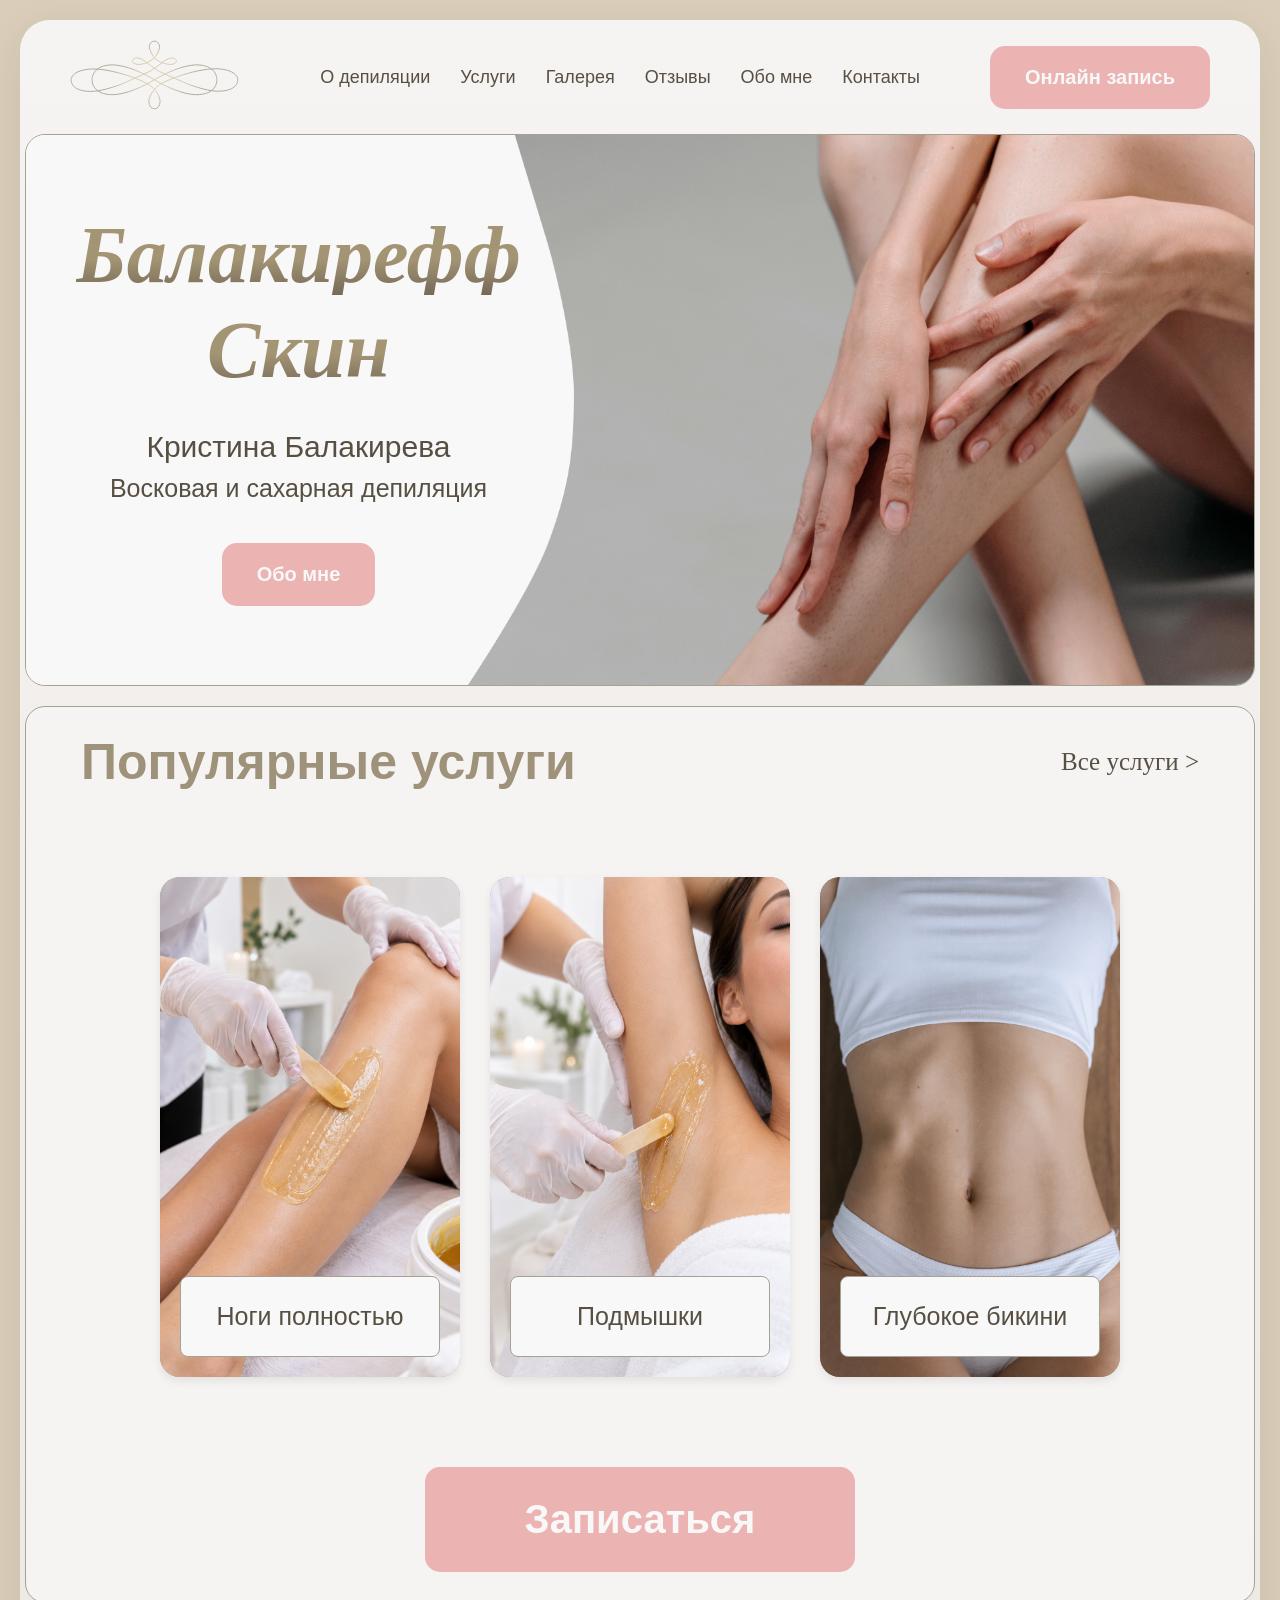
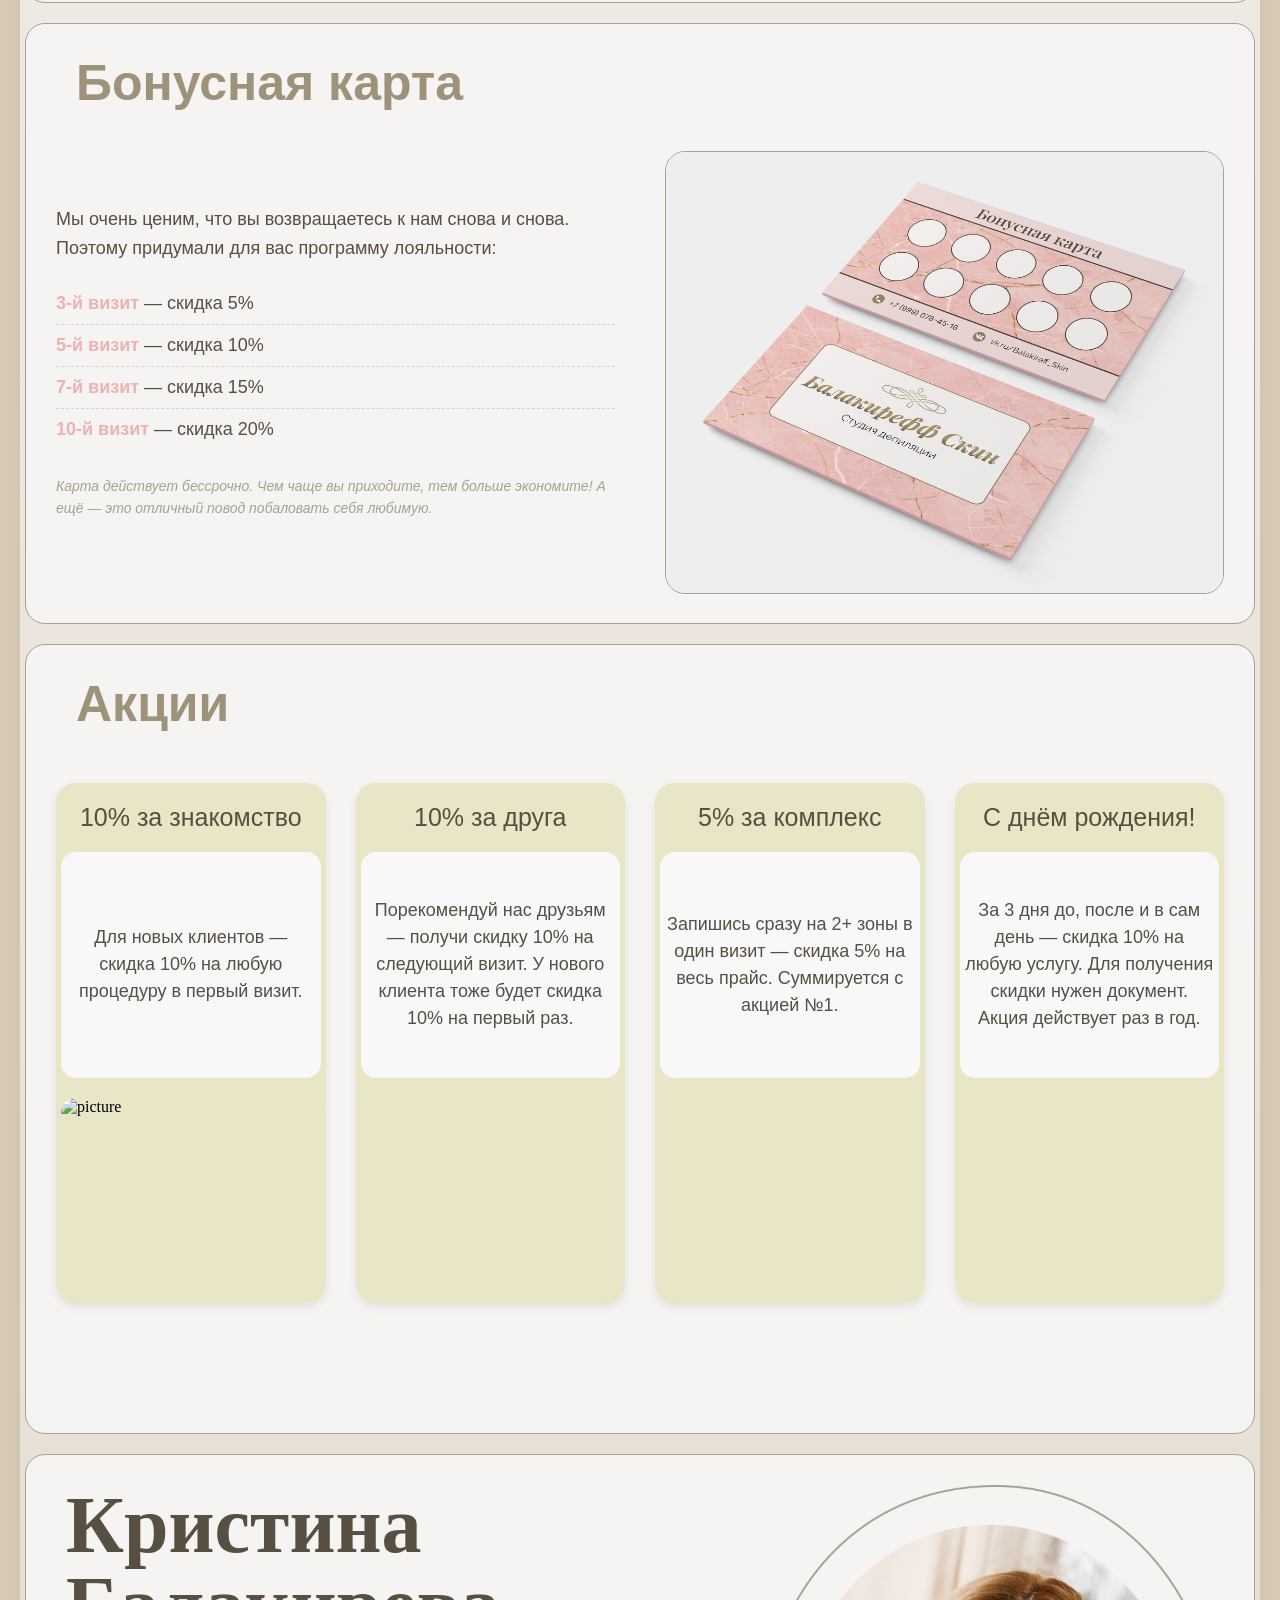
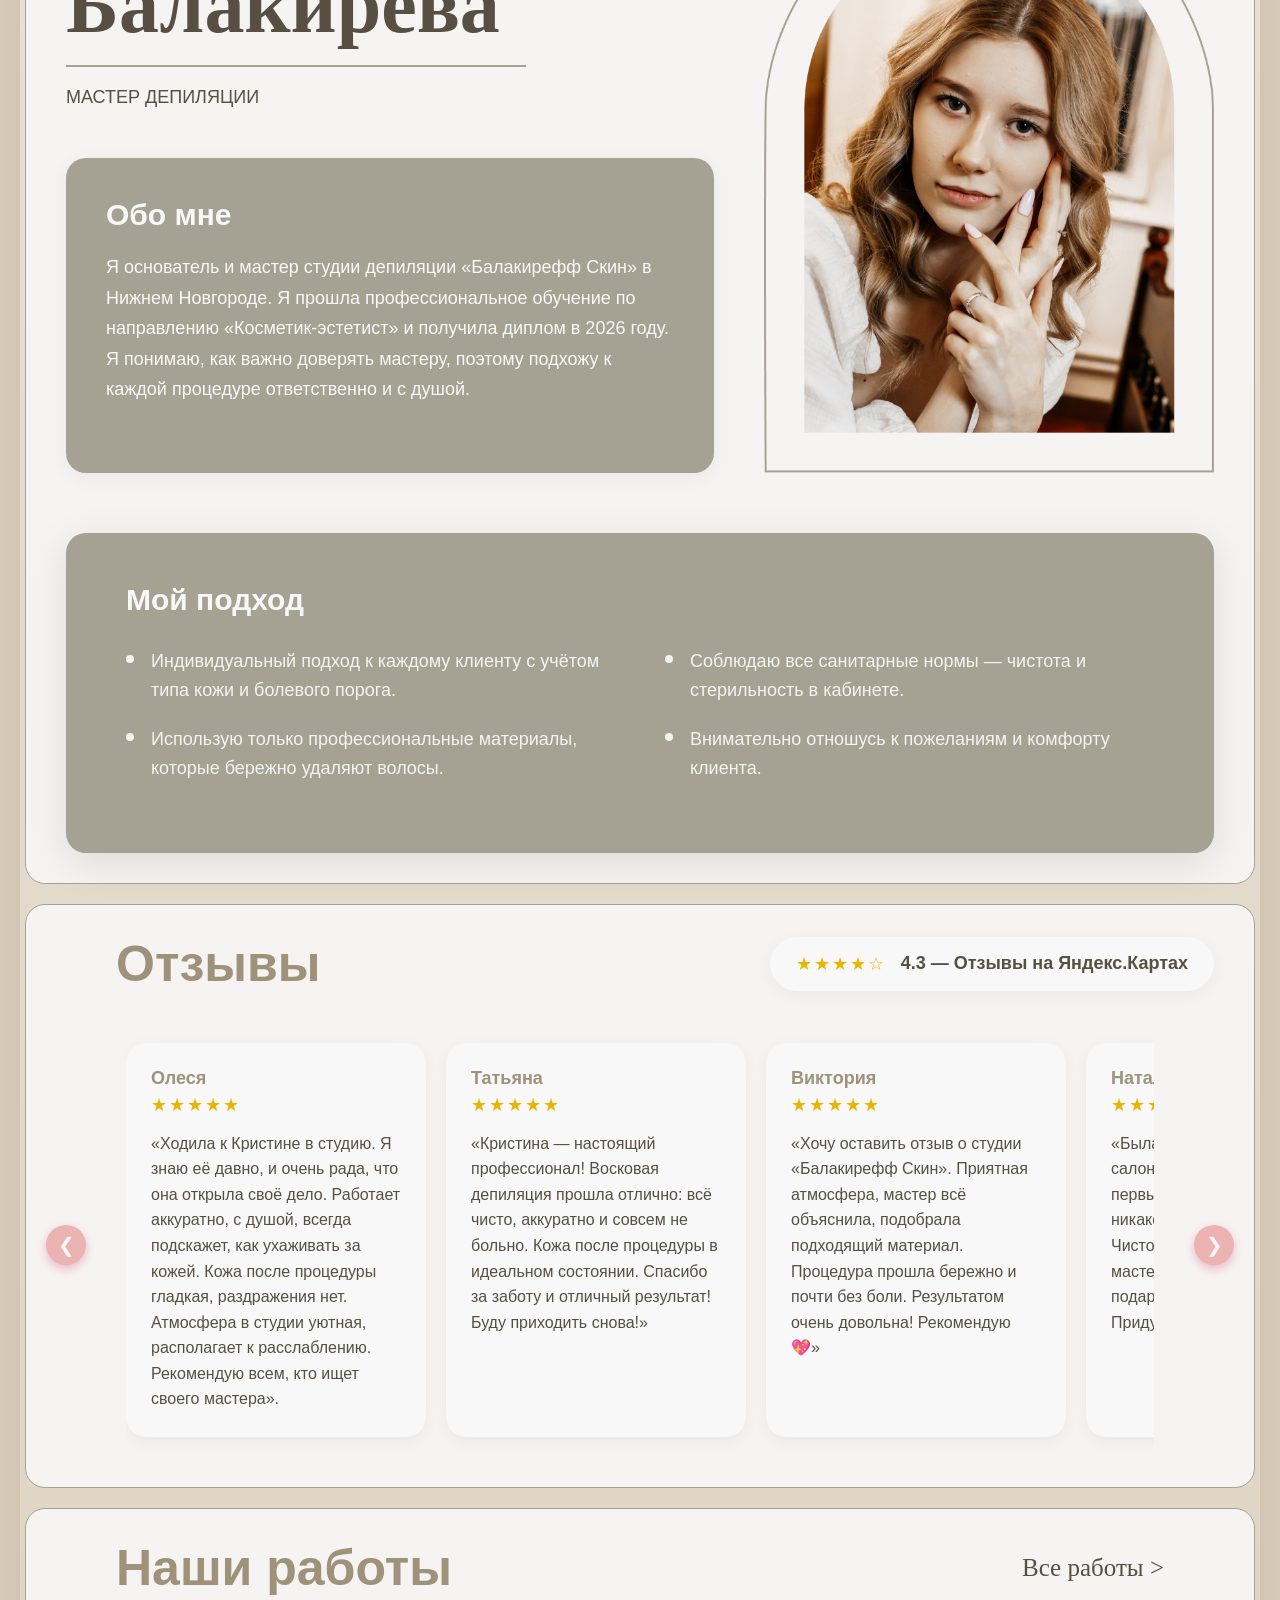
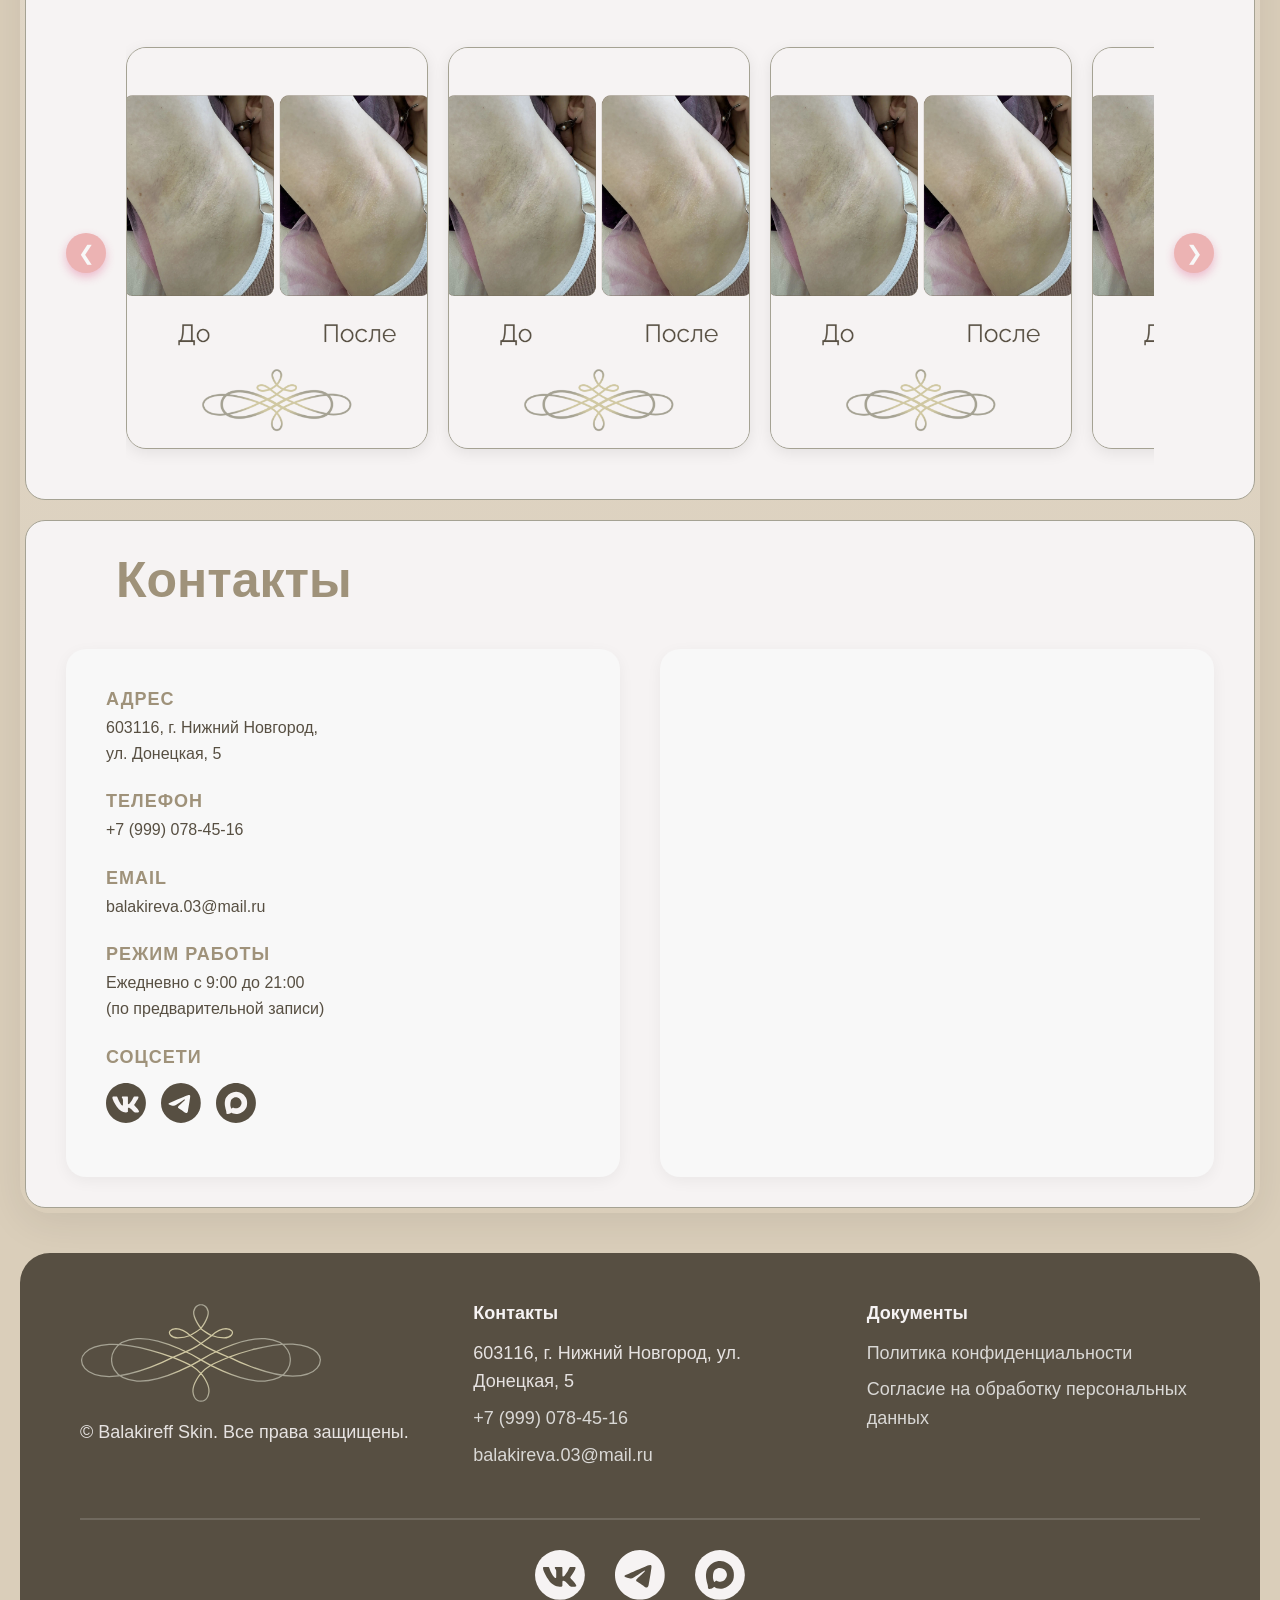
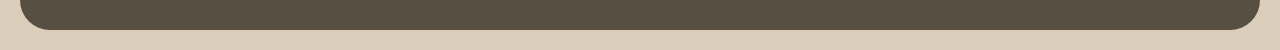
==== commit 13c59d49: "Add files via upload" ====
--- a/index.html
+++ b/index.html
@@ -13,7 +13,7 @@
         <div class="page-wrapper">
         <div class="main-block">
             <header class="header">
-                <a href="Index.html" class="logo-link">
+                <a href="index.html" class="logo-link">
                     <img src="picture-site/logotip.svg" alt="Логотип" class="logo-img">
                 </a>
         
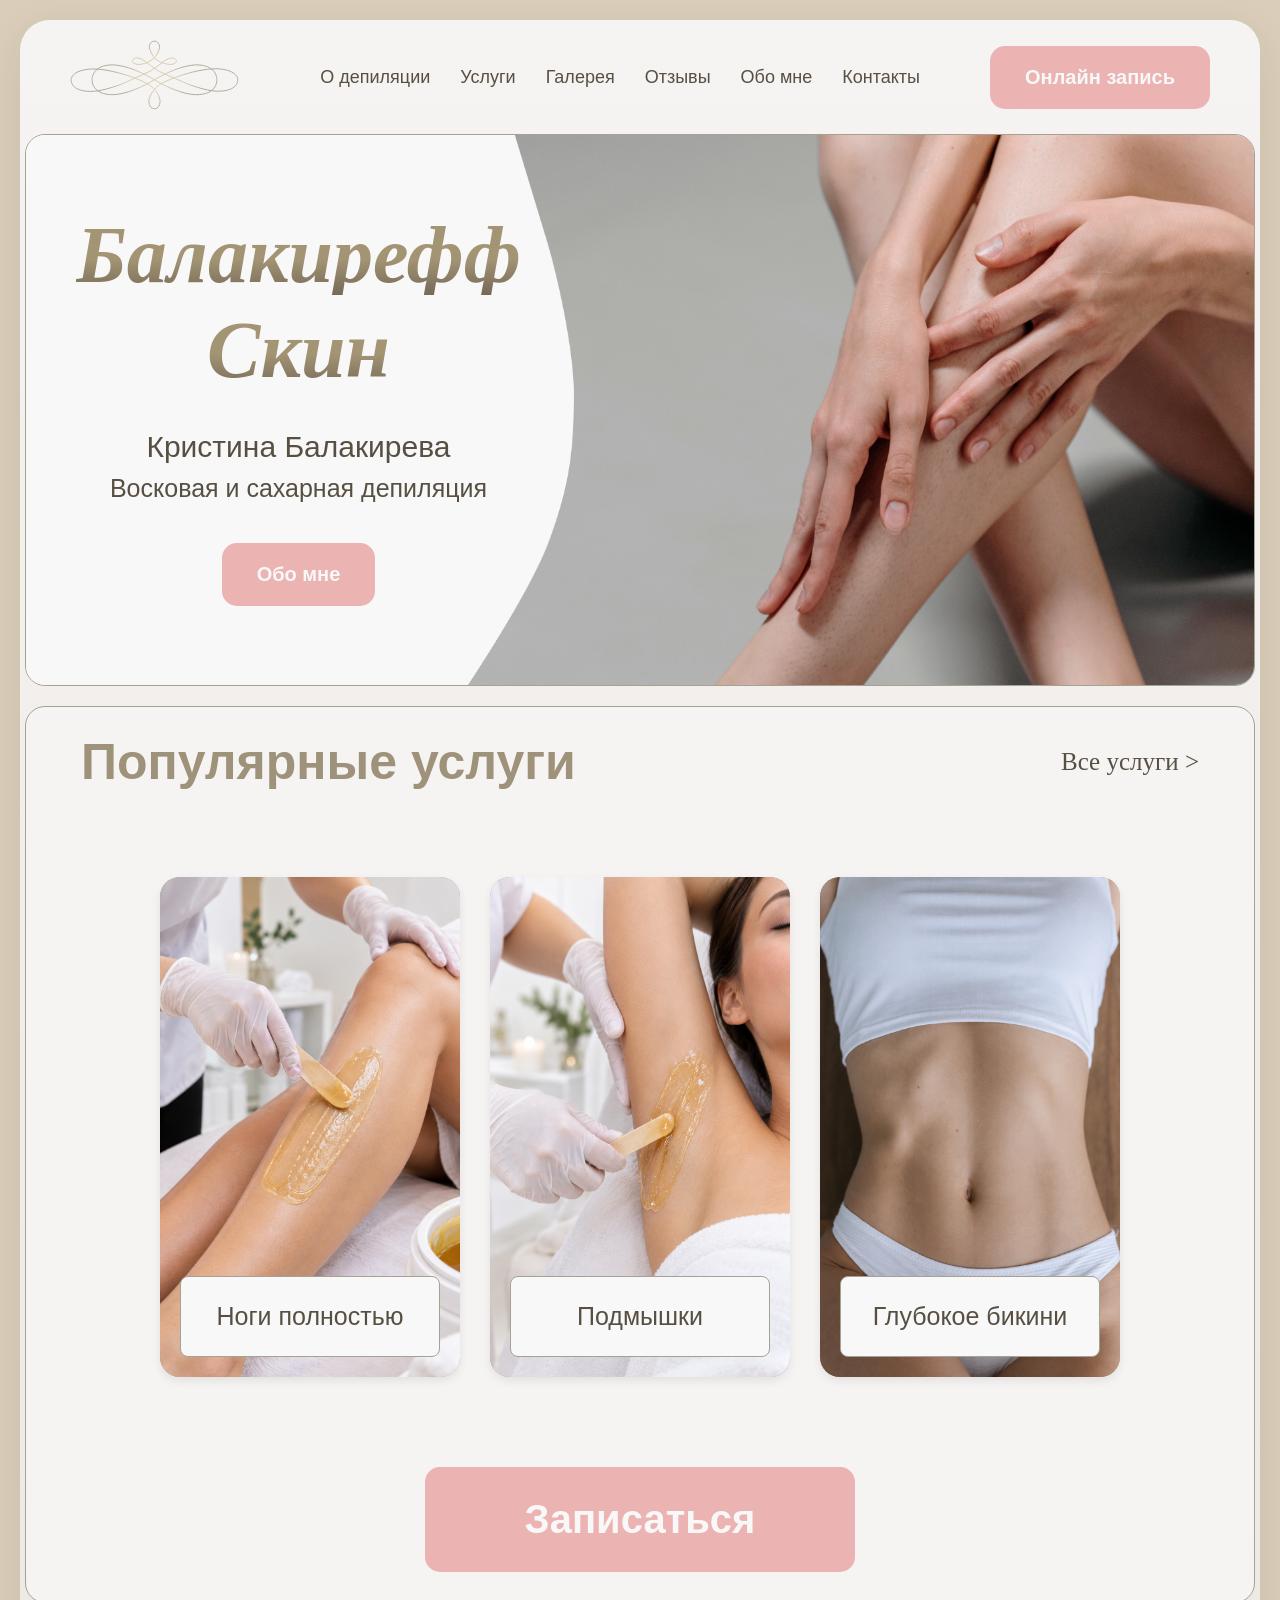
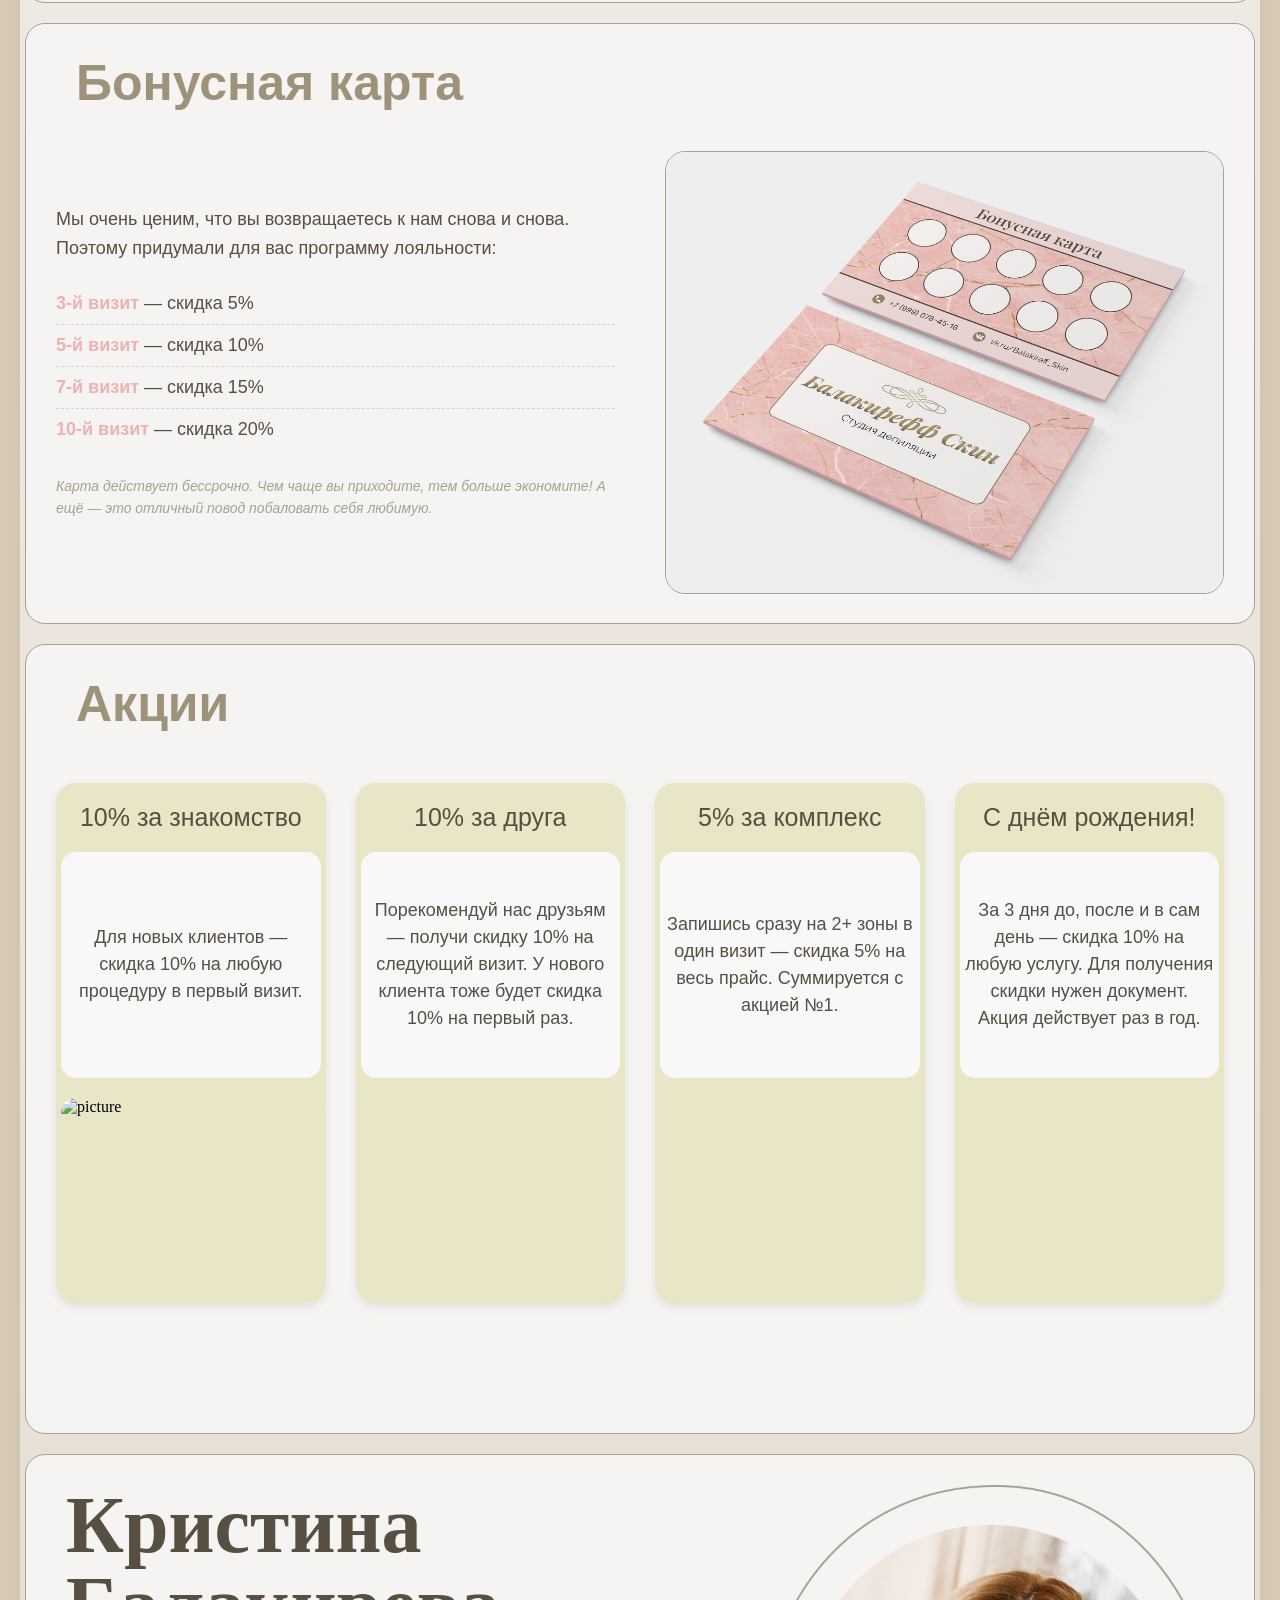
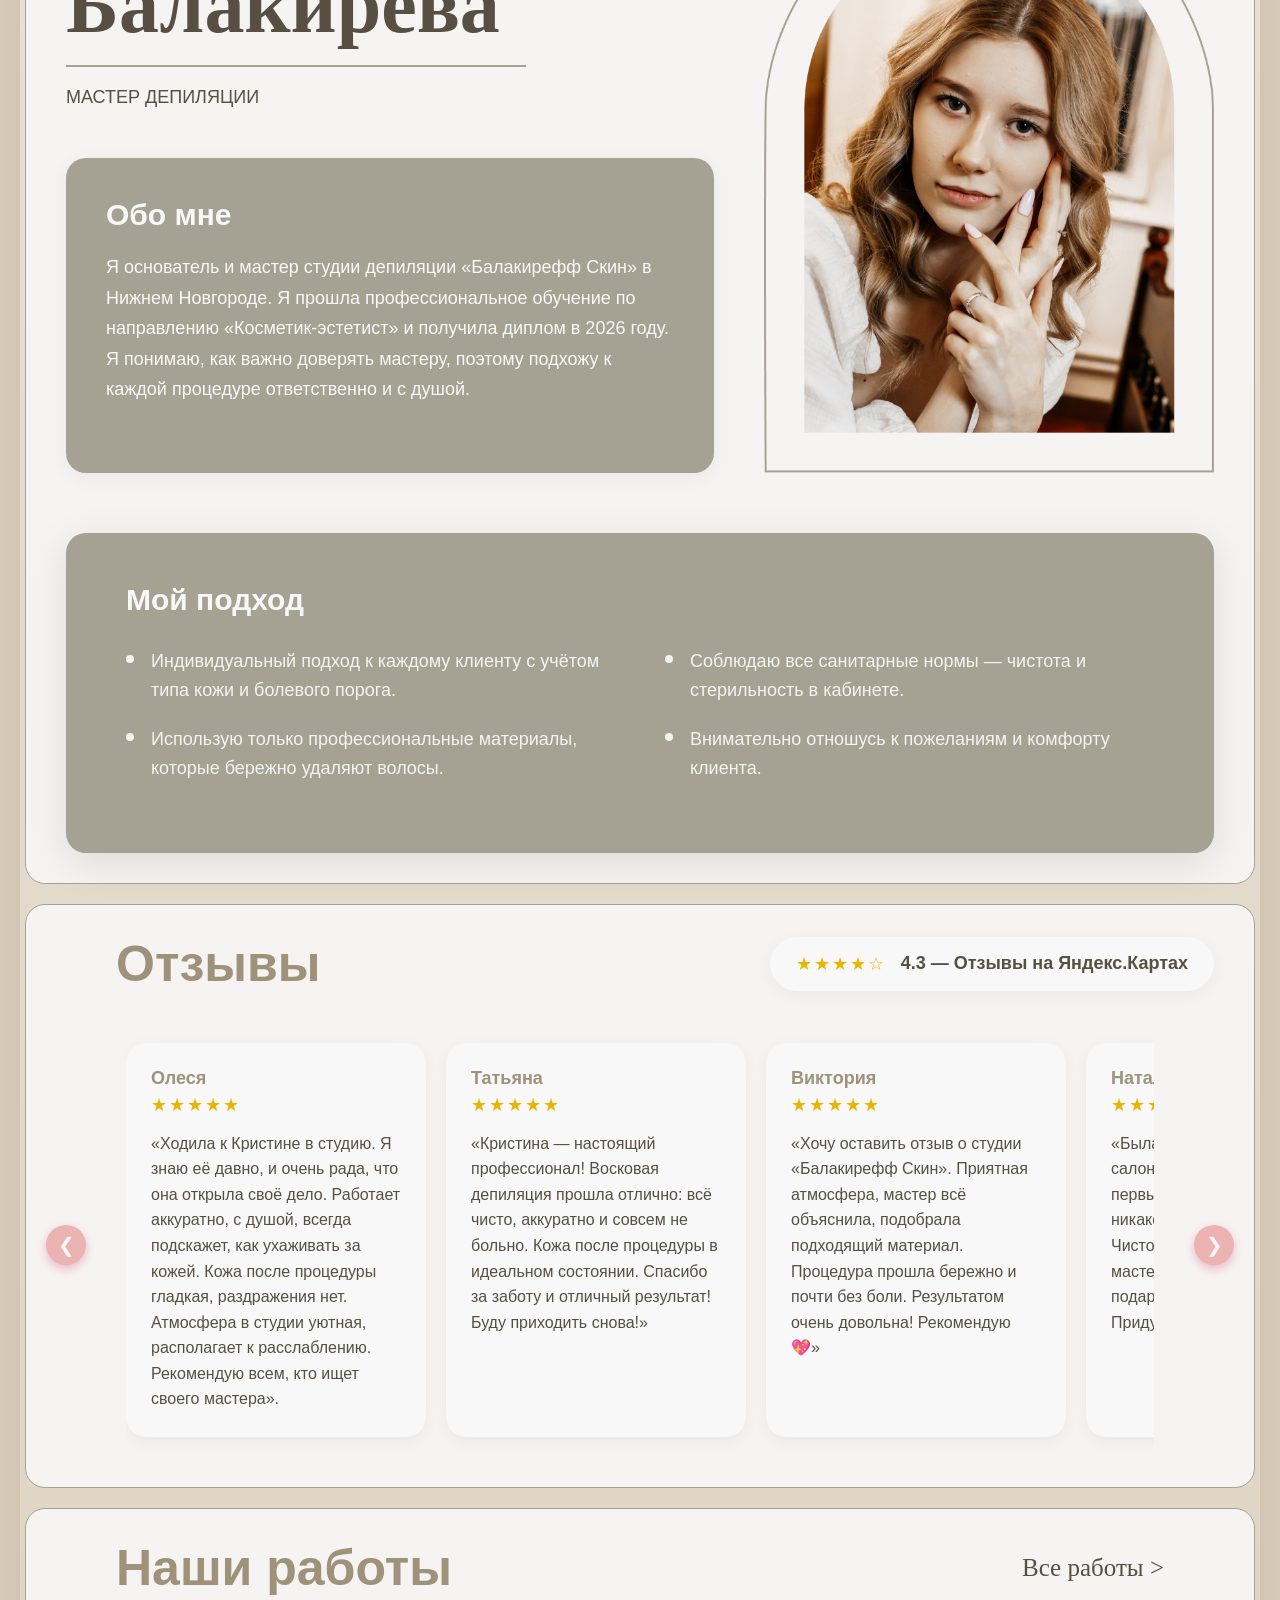
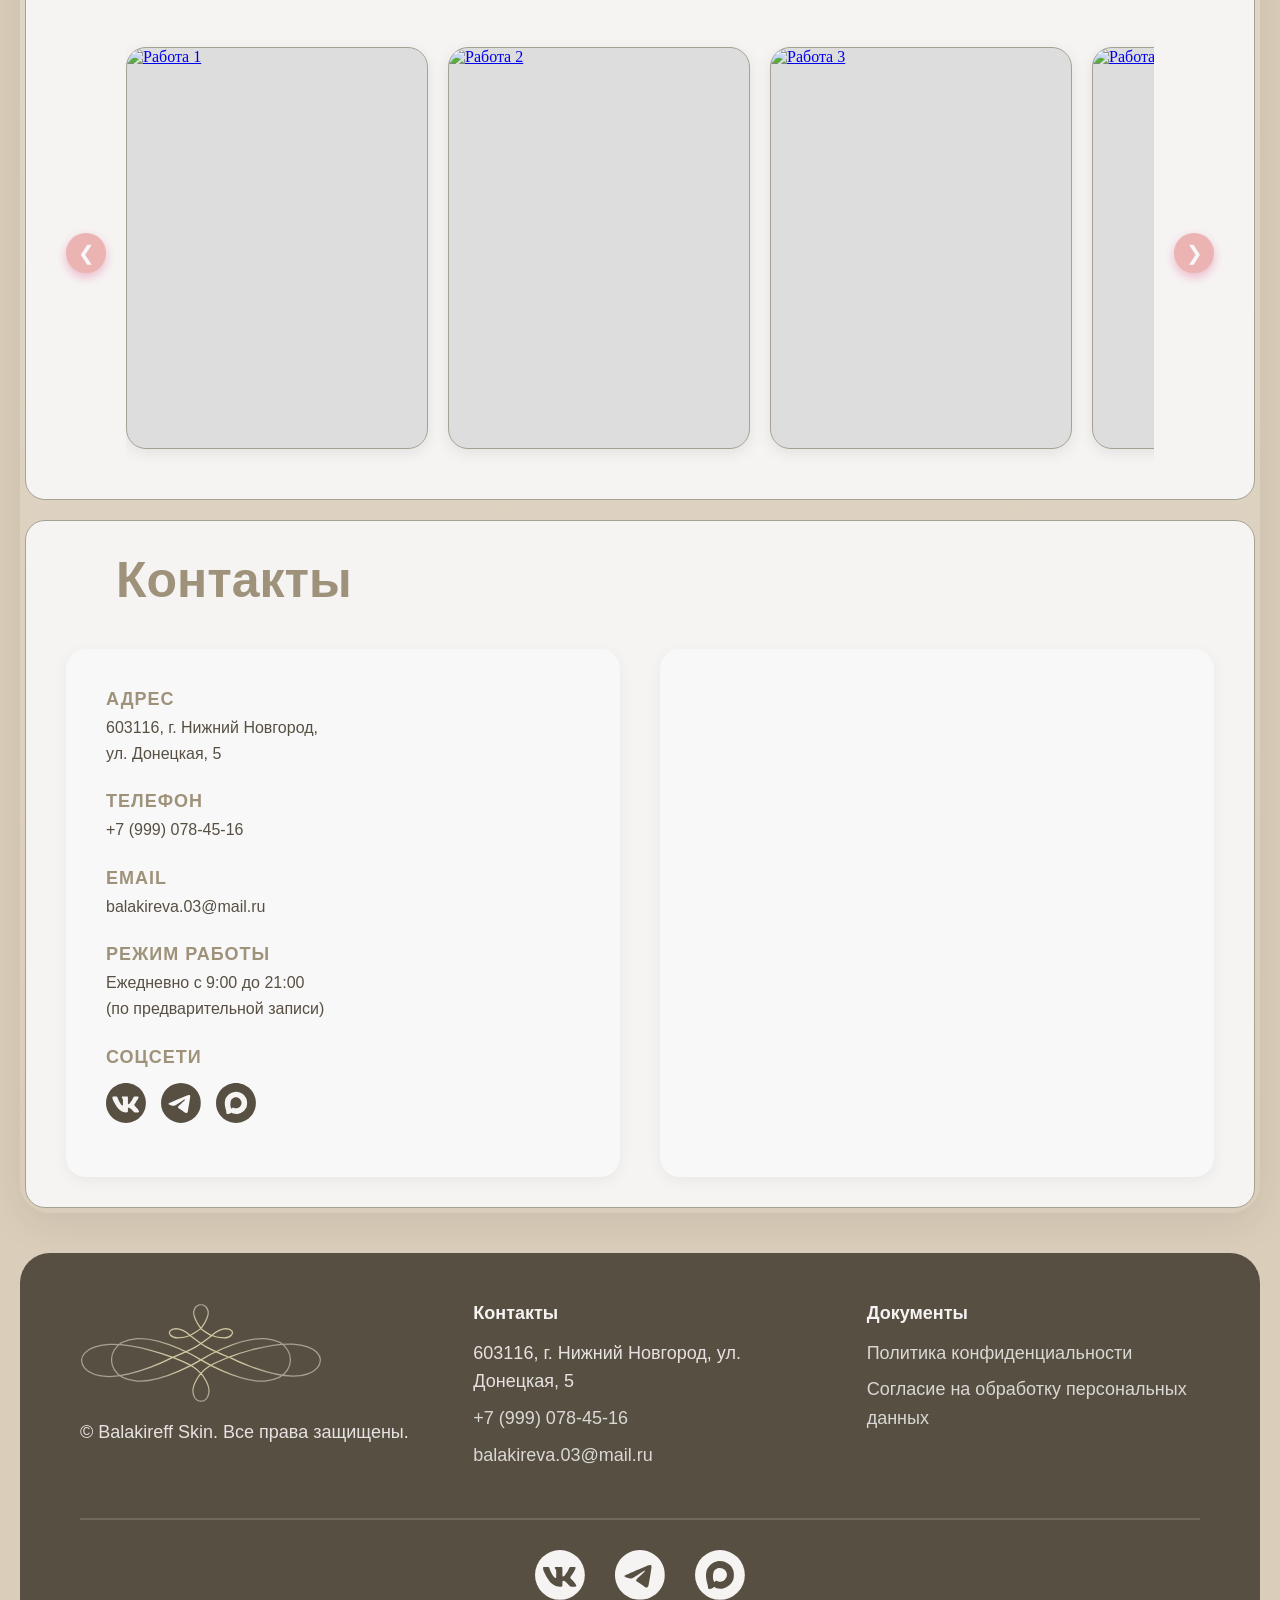
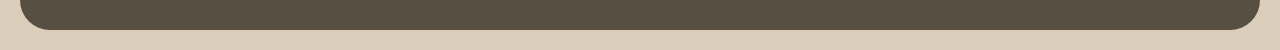
==== commit 96d642cc: "Add files via upload" ====
--- a/index.html
+++ b/index.html
@@ -40,7 +40,7 @@
                     <h1 class="banner-title">Скин</h1>
                     <p class="banner-name">Кристина Балакирева</p>
                     <p class="banner-subtitle">Восковая и сахарная депиляция</p>
-                    <a href="" target="_blank" class="obo-mne">Обо мне</a>
+                    <a href="index.html#about-mne" target="_blank" class="obo-mne">Обо мне</a>
                     </div>
                 </div>
                 </div>
@@ -131,7 +131,7 @@
                             <p>Для новых клиентов — скидка 10% на любую процедуру в первый визит.</p>
                             </div>
                 <div class="sale-card-img">
-          <img src="picture-site/подарок_10.png" alt="picture">
+          <img src="picture-site/podarok.png" alt="picture">
         </div>
       </div>
 
@@ -308,34 +308,34 @@
       <div class="works-scroll" id="worksScroll">
         
         <div class="work-card">
-          <a href="picture-site/rabota_1.png" class="lightbox">
-          <img src="picture-site/rabota_1.png" alt="Работа 1">
+          <a href="picture-site/до-после-1.png" class="lightbox">
+          <img src="picture-site/до-после-1.png" alt="Работа 1">
           </a>
         </div>
         
         <div class="work-card">
-          <a href="picture-site/rabota_1.png" class="lightbox">
-          <img src="picture-site/rabota_1.png" alt="Работа 1">
+          <a href="picture-site/до-после-2.png" class="lightbox">
+          <img src="picture-site/до-после-2.png" alt="Работа 2">
           </a>
         </div>
         <div class="work-card">
-          <a href="picture-site/rabota_1.png" class="lightbox">
-          <img src="picture-site/rabota_1.png" alt="Работа 1">
+          <a href="picture-site/до-после-3.png" class="lightbox">
+          <img src="picture-site/до-после-3.png" alt="Работа 3">
           </a>
         </div>
         <div class="work-card">
-          <a href="picture-site/rabota_1.png" class="lightbox">
-          <img src="picture-site/rabota_1.png" alt="Работа 1">
+          <a href="picture-site/до-после-4.png" class="lightbox">
+          <img src="picture-site/до-после-4.png" alt="Работа 4">
           </a>
         </div>
         <div class="work-card">
-          <a href="picture-site/rabota_1.png" class="lightbox">
-          <img src="picture-site/rabota_1.png" alt="Работа 1">
+          <a href="picture-site/до-после-5.png" class="lightbox">
+          <img src="picture-site/до-после-5.png" alt="Работа 5">
           </a>
         </div>
         <div class="work-card">
-          <a href="picture-site/rabota_1.png" class="lightbox">
-          <img src="picture-site/rabota_1.png" alt="Работа 1">
+          <a href="picture-site/до-после-6.png" class="lightbox">
+          <img src="picture-site/до-после-6.png" alt="Работа 6">
           </a>
         </div>
 
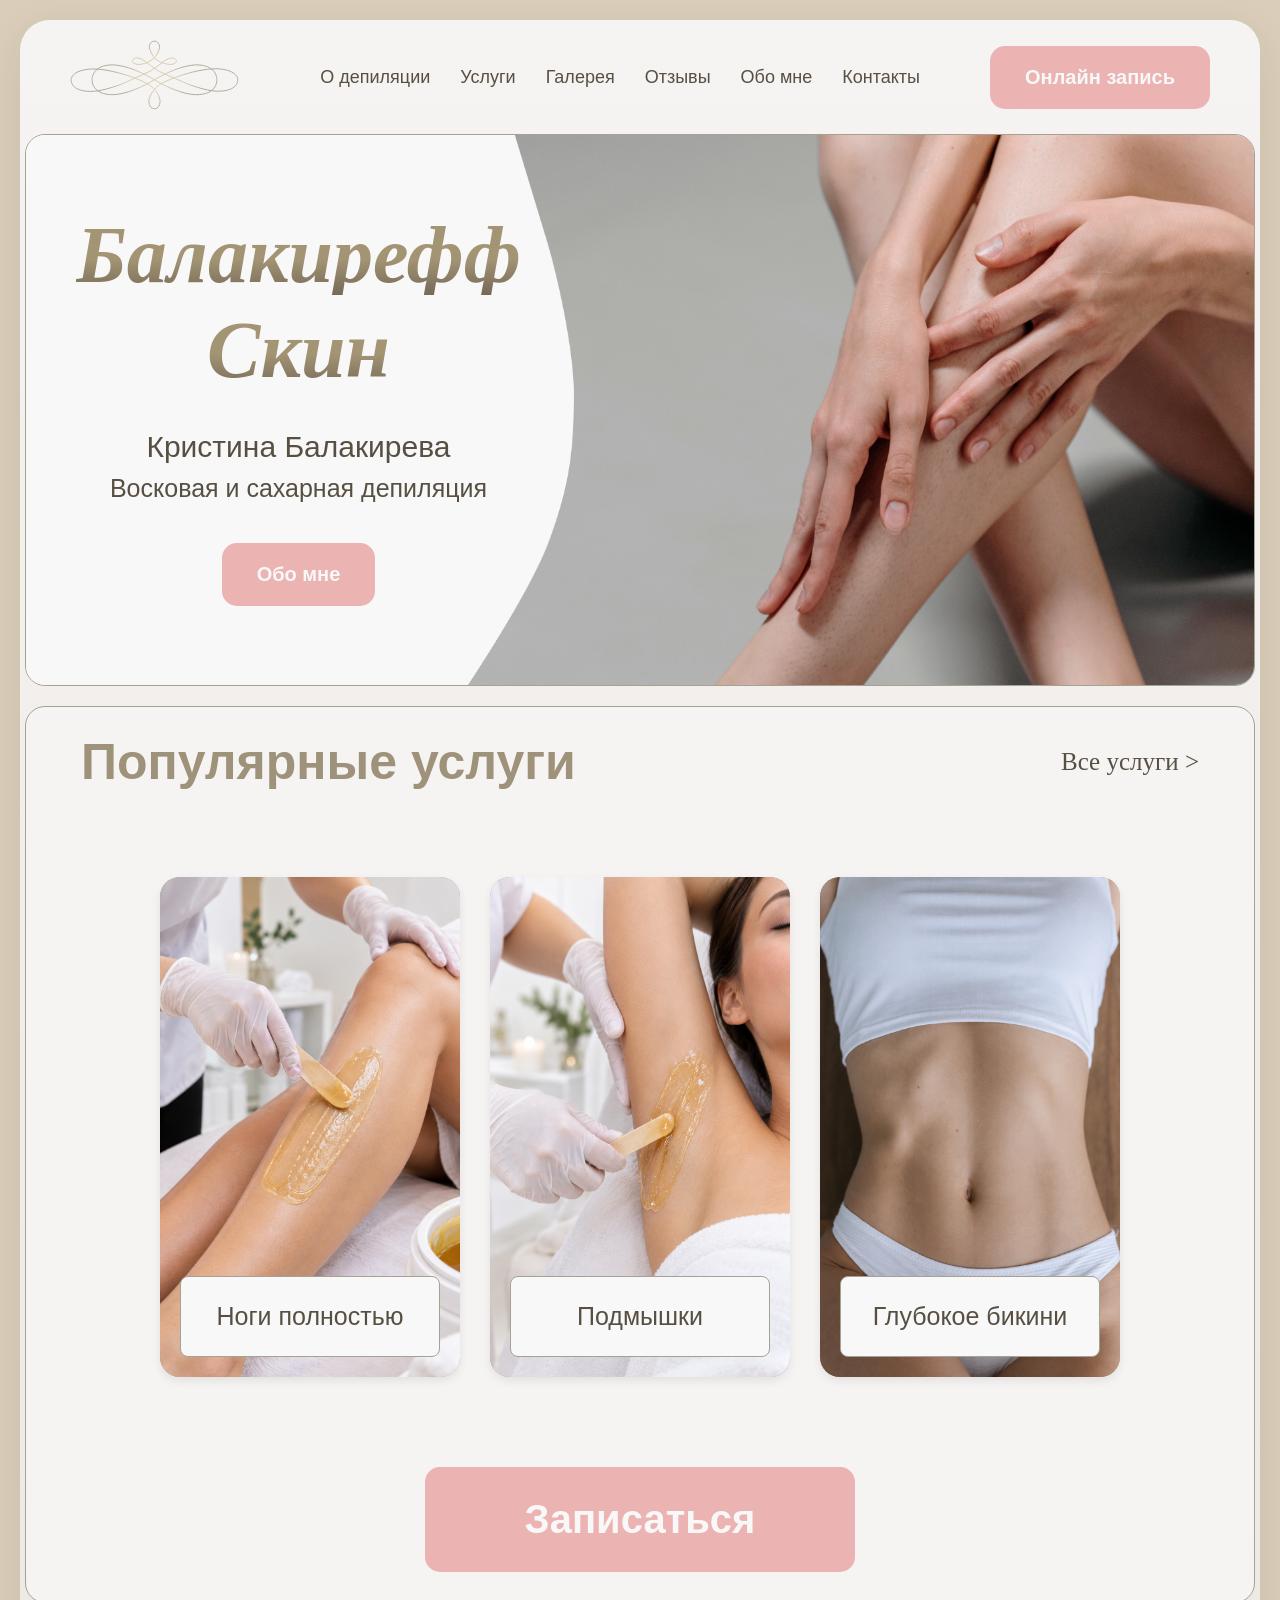
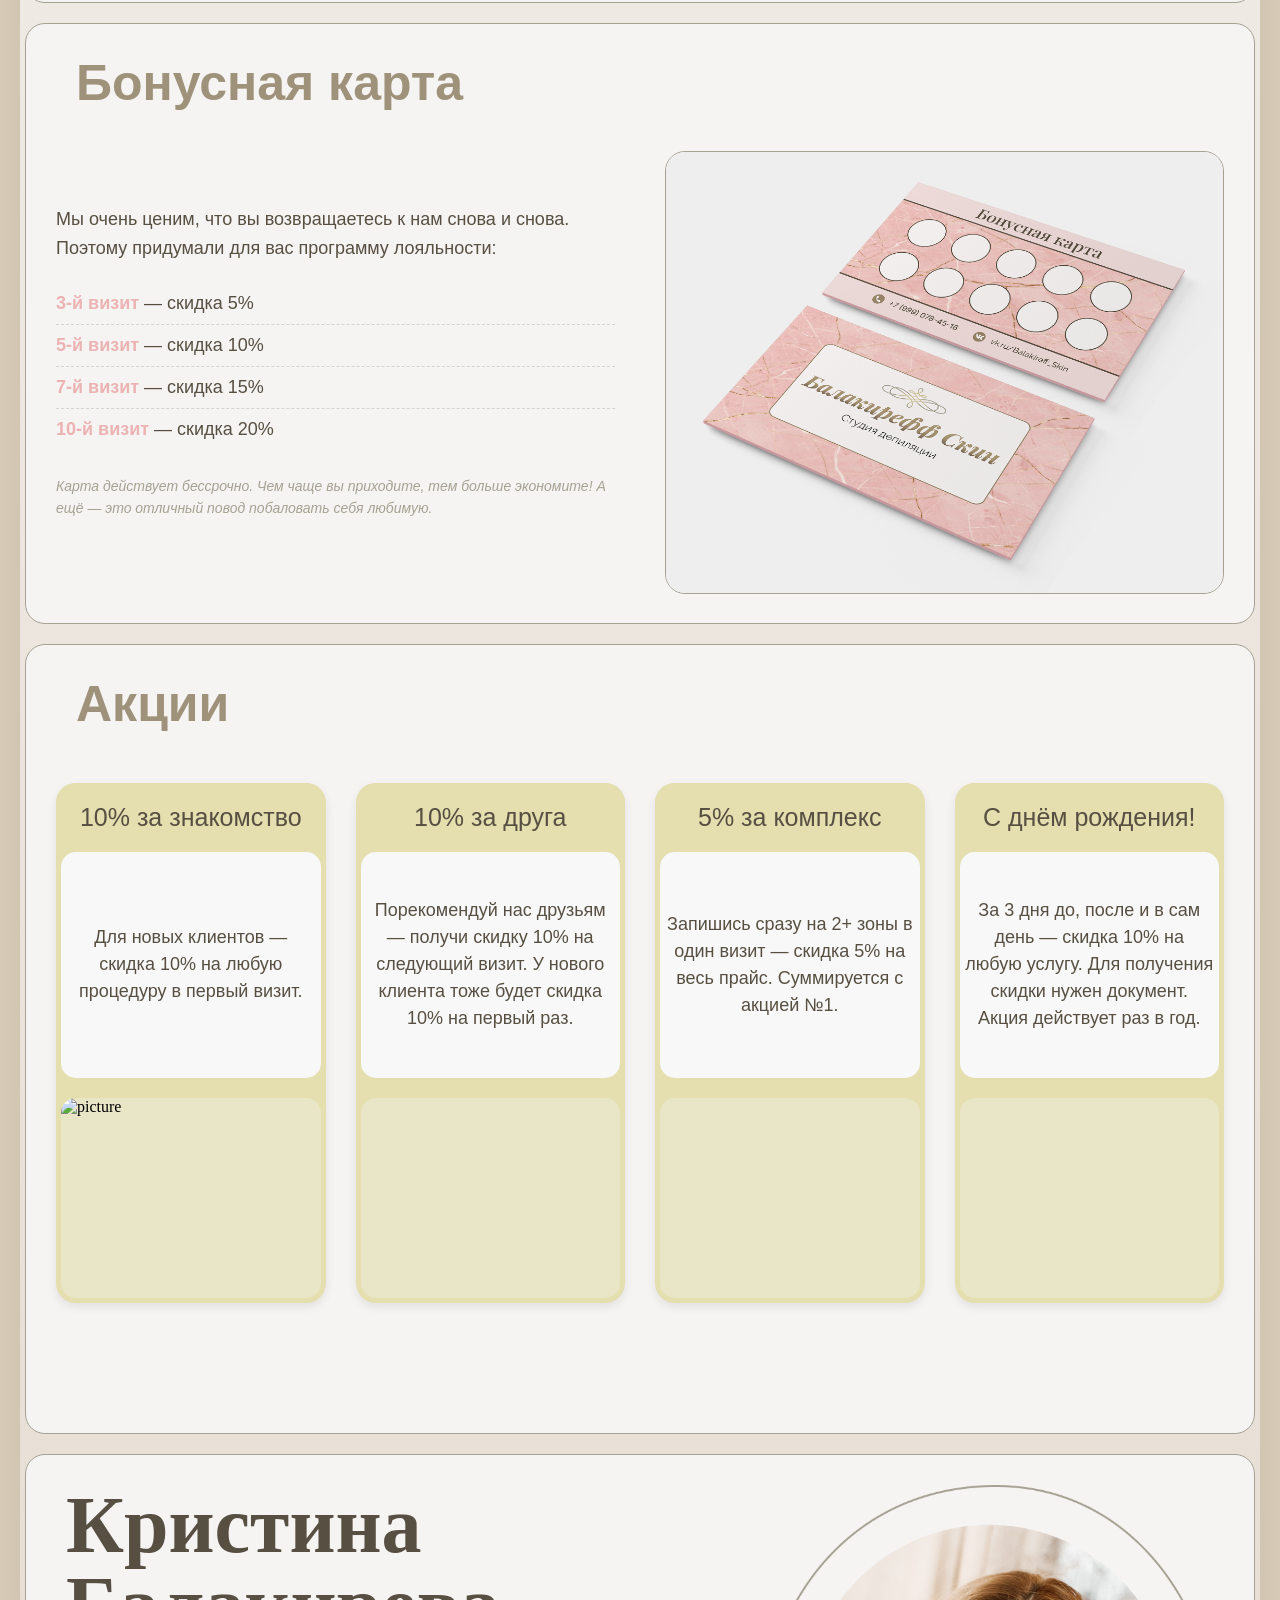
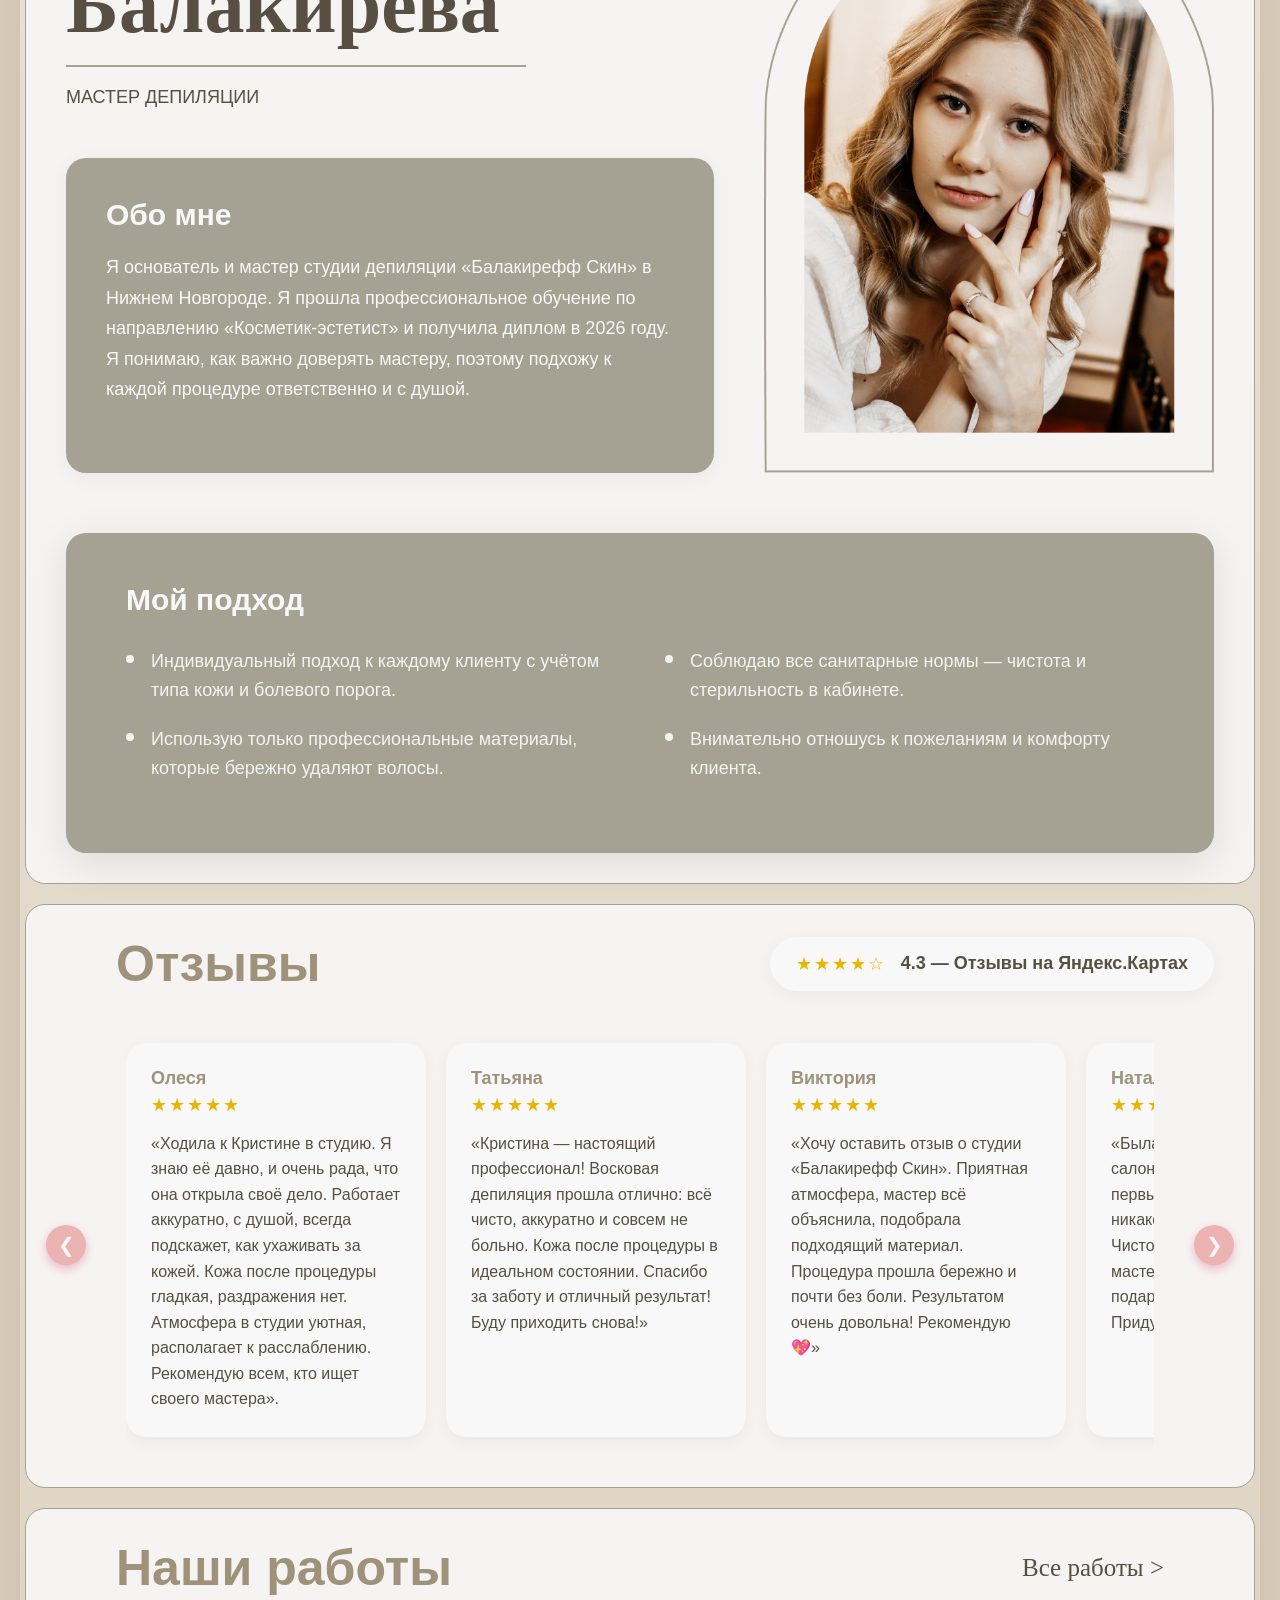
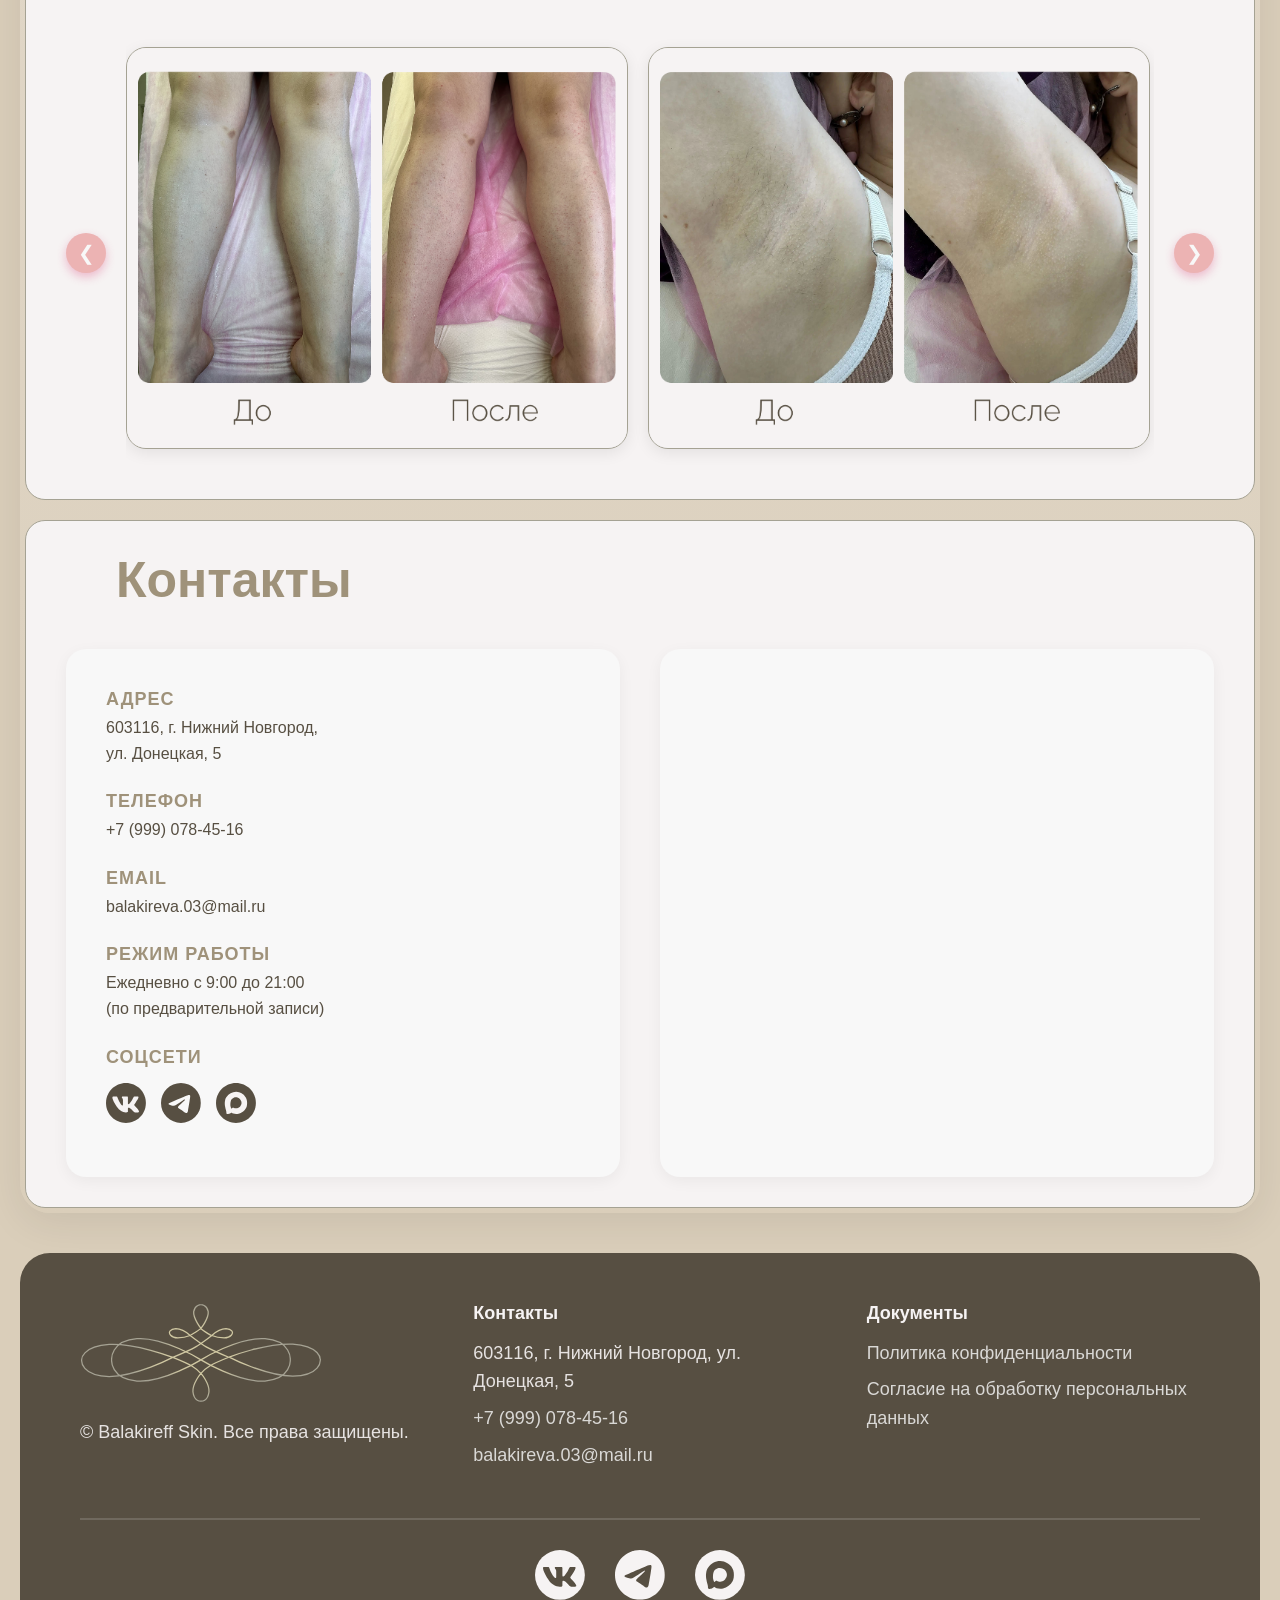
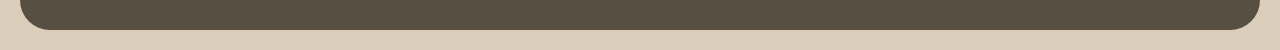
==== commit 6d8d013b: "Add files via upload" ====
--- a/index.html
+++ b/index.html
@@ -40,7 +40,7 @@
                     <h1 class="banner-title">Скин</h1>
                     <p class="banner-name">Кристина Балакирева</p>
                     <p class="banner-subtitle">Восковая и сахарная депиляция</p>
-                    <a href="index.html#about-mne" target="_blank" class="obo-mne">Обо мне</a>
+                    <a href="#about-mne" class="obo-mne">Обо мне</a>
                     </div>
                 </div>
                 </div>
--- a/style.css
+++ b/style.css
@@ -467,7 +467,7 @@
   overflow: hidden;
   box-shadow: 0 4px 10px rgba(0, 0, 0, 0.08);
   transition: transform 0.3s;
-  background: #E9E5C7; /* белый фон для нижней части */
+  background: #E5DFB0; /* белый фон для нижней части */
   margin: 10px 10px 10px 10px;
 }
 
@@ -477,7 +477,7 @@
 
 /* ЖЁЛТАЯ ШАПКА */
 .sale-card-top {
-  background: #E9E5C7;
+  background: #E5DFB0;
   padding: 20px;
   text-align: center;
 }
@@ -956,7 +956,7 @@
 
 /* КАРТОЧКА С ФОТО */
 .work-card {
-  flex: 0 0 300px;                  /* Ширина карточки */
+  flex: 0 0 500px;                  /* Ширина карточки */
   height: 400px;                    /* Высота карточки */
   border-radius: 20px;
   overflow: hidden;
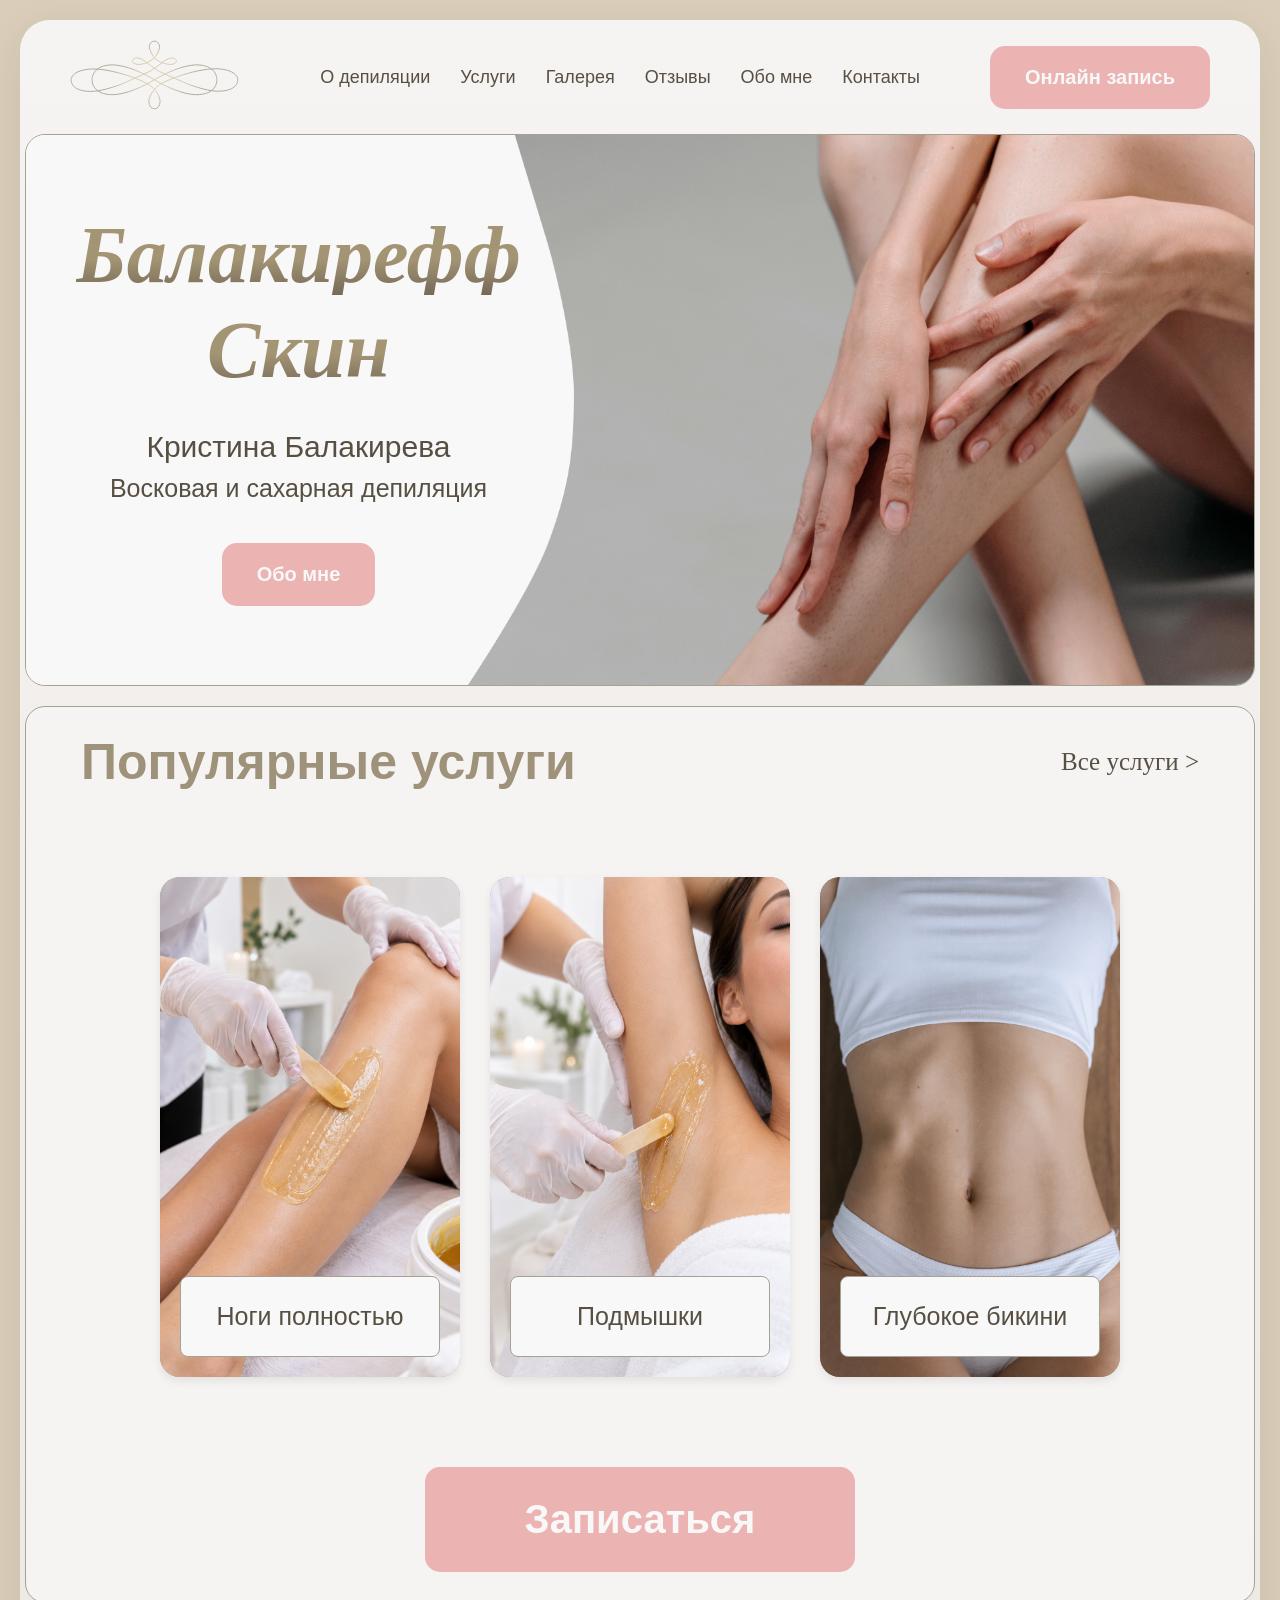
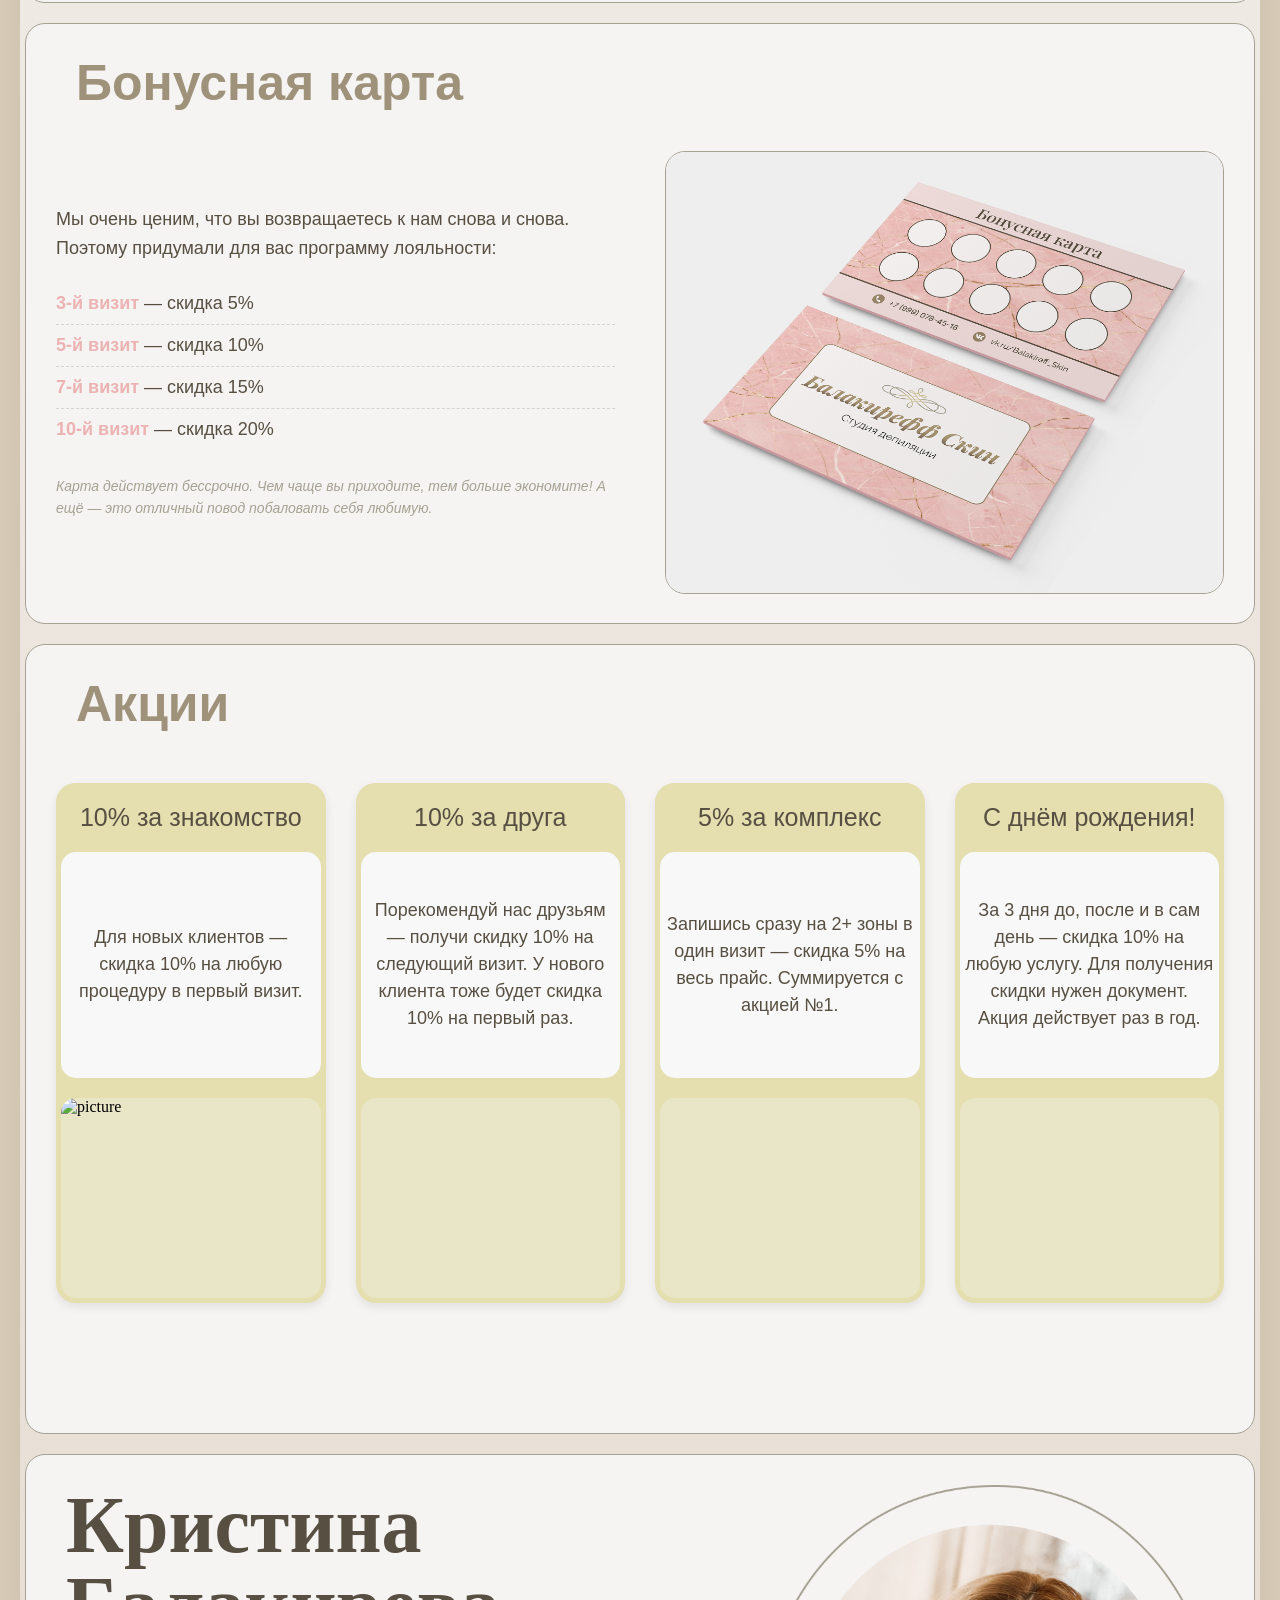
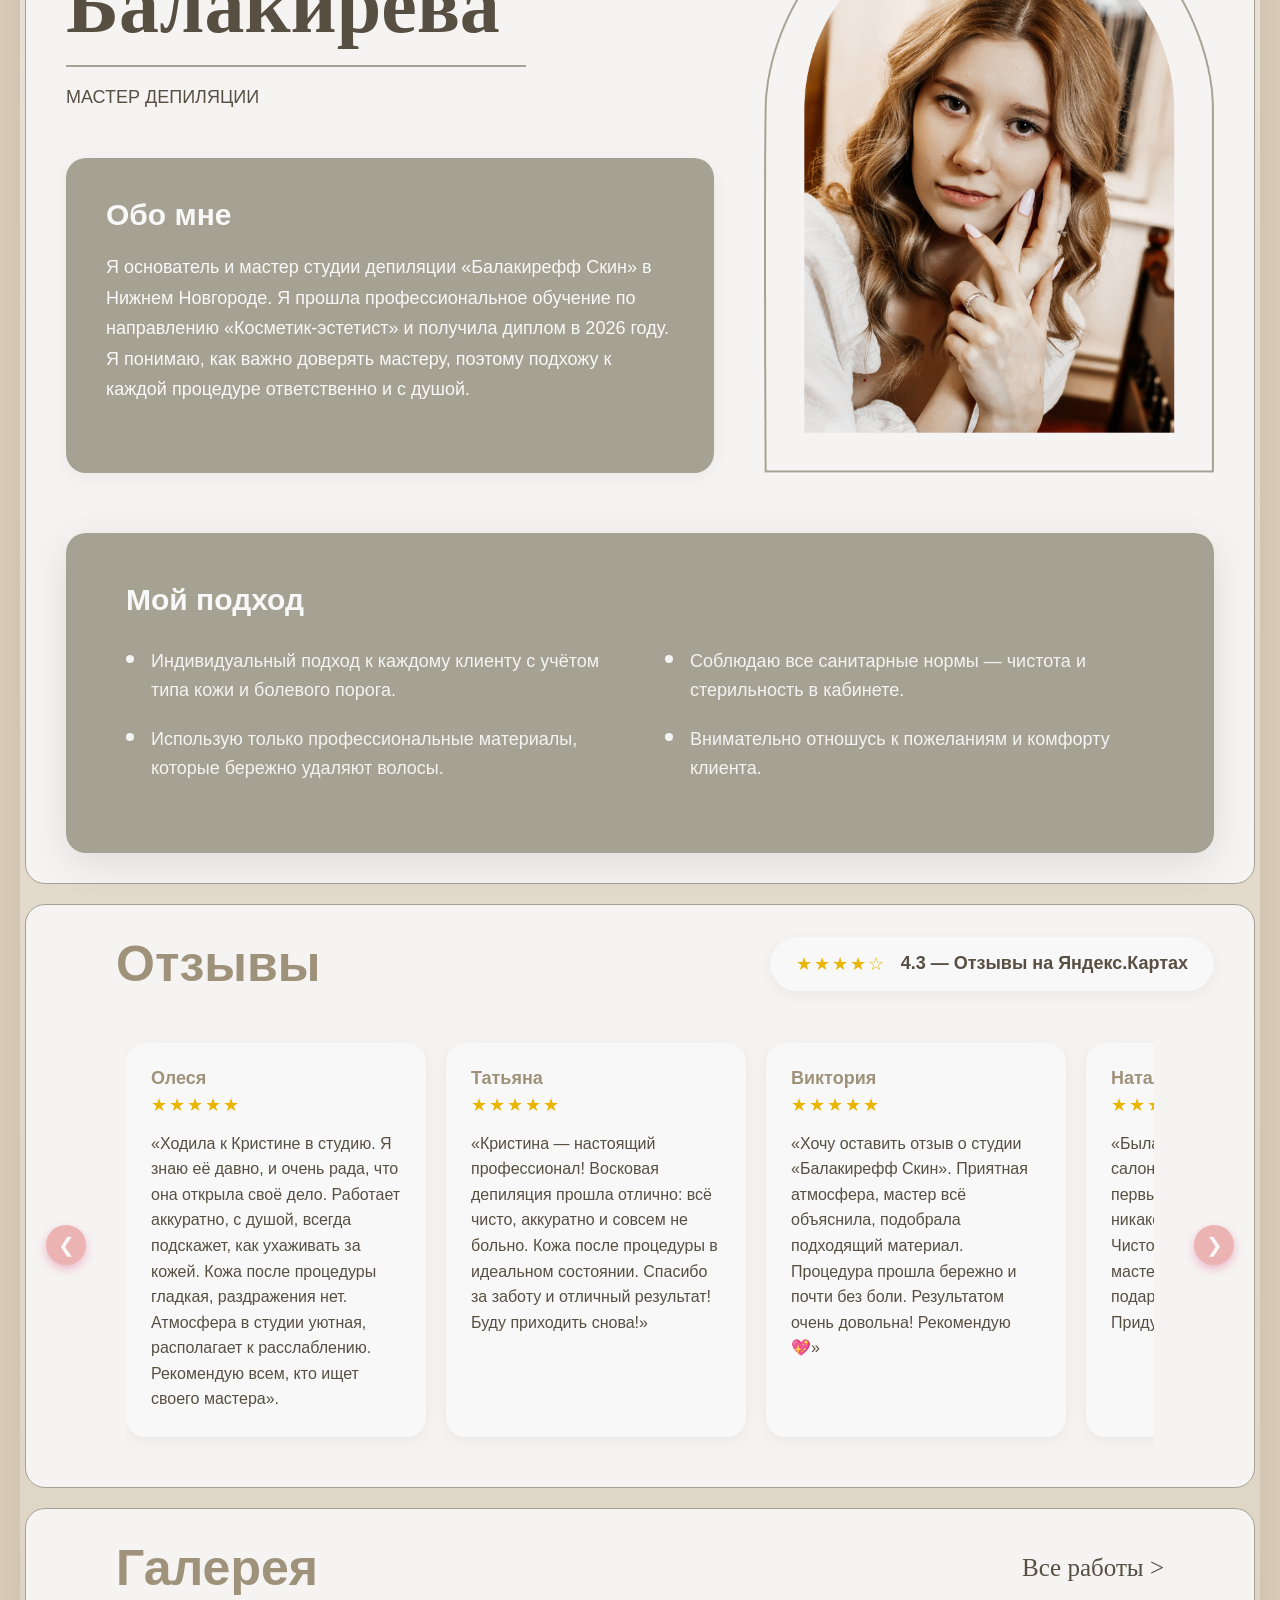
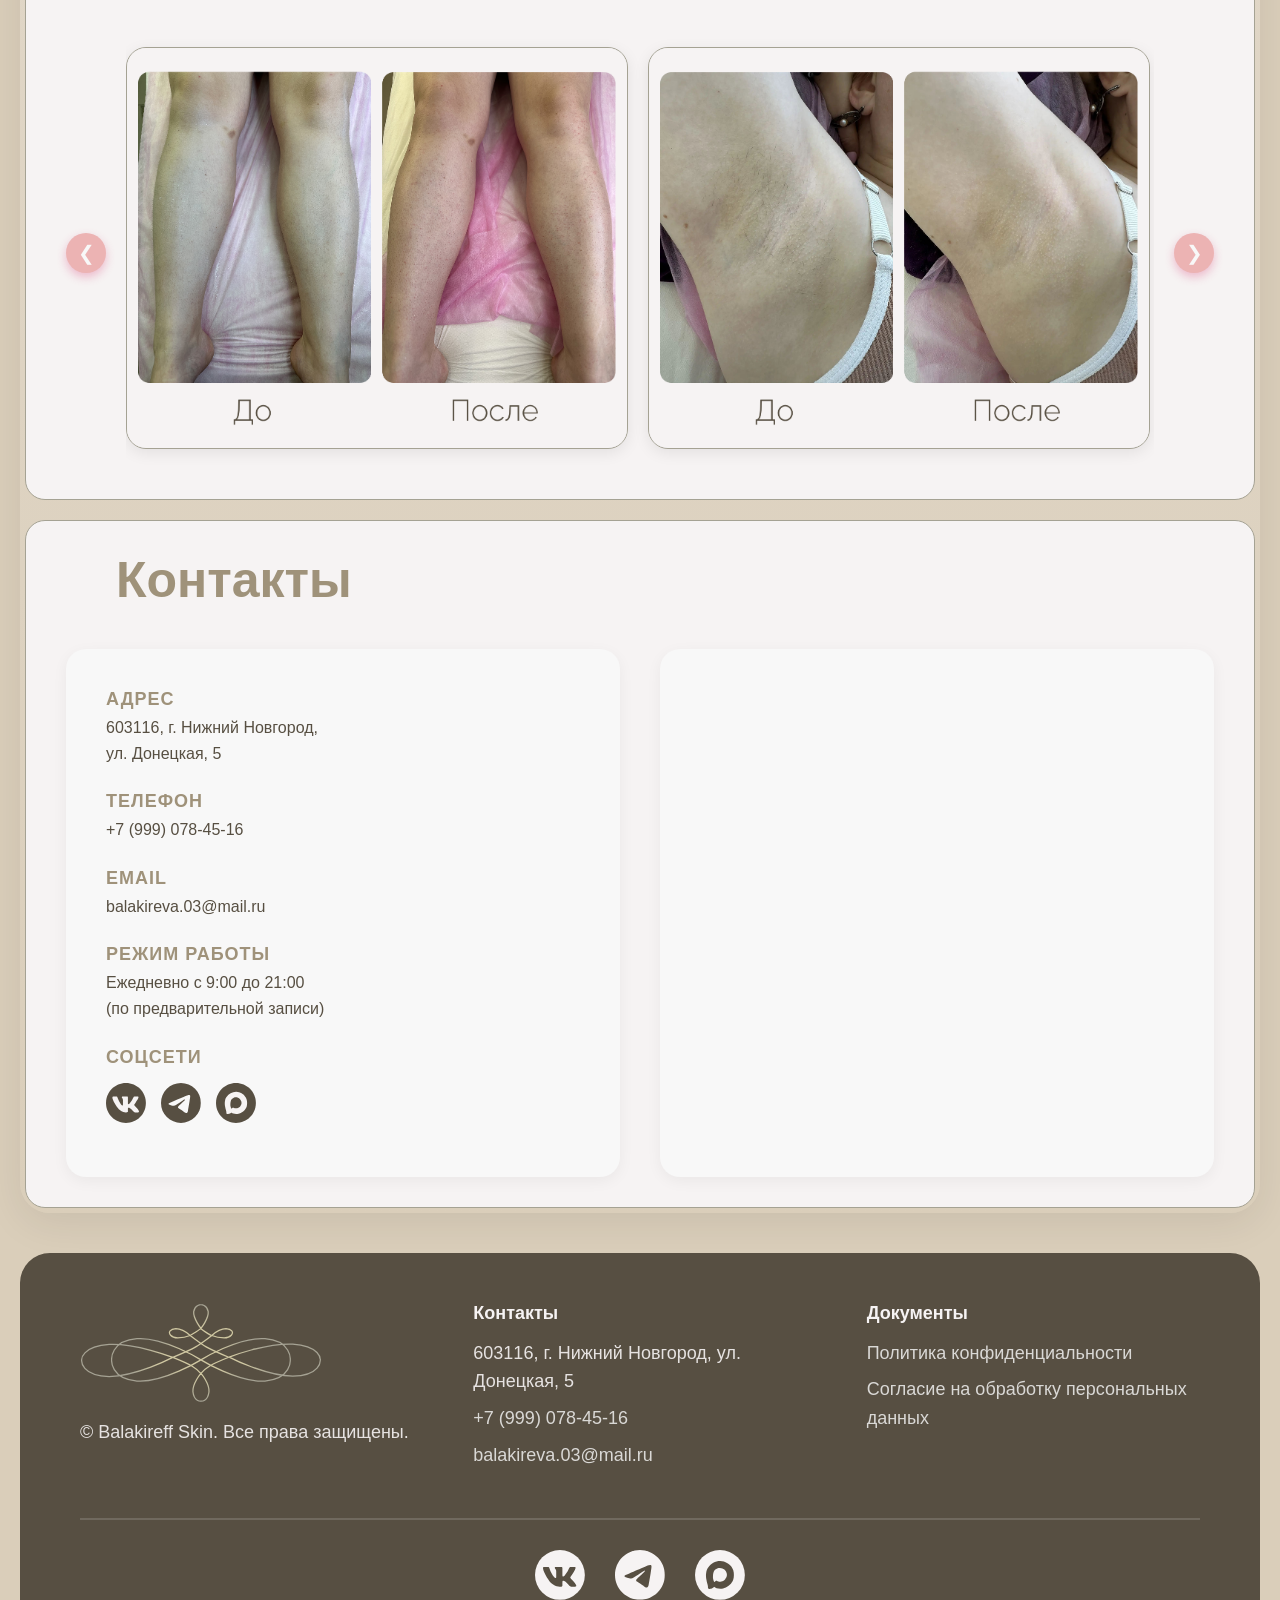
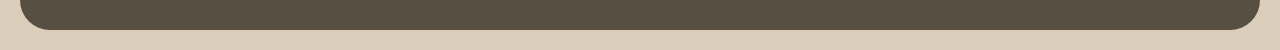
==== commit 4d922507: "Add files via upload" ====
--- a/index.html
+++ b/index.html
@@ -16,6 +16,8 @@
                 <a href="index.html" class="logo-link">
                     <img src="picture-site/logotip.svg" alt="Логотип" class="logo-img">
                 </a>
+
+                <button class="burger" id="burger">&#9776;</button>
         
             <nav class="nav">
                     <a href="o-depil.html">О депиляции</a>
@@ -26,6 +28,18 @@
                     <a href="index.html#contacts">Контакты</a>
             </nav>
             <a href="https://beautyagent.ru/kristina1680" target="_blank" class="zapis-icon">Онлайн запись</a>
+
+            <div class="mobile-menu" id="mobileMenu">
+              <button class="close-menu" id="closeMenu">&times;</button>
+                <nav class="mobile-nav">
+                  <a href="o-depil.html">О депиляции</a>
+                  <a href="Uslugi.html">Услуги</a>
+                  <a href="works.html">Галерея</a>
+                  <a href="index.html#reviews">Отзывы</a>
+                  <a href="index.html#about-mne">Обо мне</a>
+                  <a href="index.html#contacts">Контакты</a>
+                </nav>
+            </div>
             
             </header>
 
@@ -219,7 +233,7 @@
     <h2 class="reviews-title">Отзывы</h2>
 
     <!-- ПЛАШКА С РЕЙТИНГОМ -->
-    <a href="https://yandex.ru/maps/-/CXFny2zf" target="_blank" class="reviews-badge">
+    <a href="https://yandex.ru/maps/org/balakireff_skin/202261555106/reviews/?ll=44.046347%2C56.318227&utm_referrer=https%3A%2F%2Follesyaa12.github.io%2F&utm_source=share&z=16" target="_blank" class="reviews-badge">
       <span class="reviews-badge-stars">★★★★☆</span>
       <span class="reviews-badge-text">4.3 — Отзывы на Яндекс.Картах</span>
     </a>
@@ -294,7 +308,7 @@
     
     <!-- ЗАГОЛОВОК И КНОПКА (как в отзывах) -->
     <div class="works-header">
-      <h2 class="works-title">Наши работы</h2>
+      <h2 class="works-title">Галерея</h2>
       <a href="works.html" class="works-link">Все работы ></a>
     </div>
 
@@ -441,6 +455,24 @@
     </div>
         </div>
     </footer>
+
+      <script>
+  const burger = document.getElementById('burger');
+  const mobileMenu = document.getElementById('mobileMenu');
+  const closeMenu = document.getElementById('closeMenu');
+
+  if (burger && mobileMenu && closeMenu) {
+    // Открываем меню
+    burger.addEventListener('click', () => {
+      mobileMenu.classList.add('active');
+    });
+
+    // Закрываем по крестику
+    closeMenu.addEventListener('click', () => {
+      mobileMenu.classList.remove('active');
+    });
+  }
+</script>
 
       <script>
   const scrollContainer = document.getElementById('reviewsScroll');
--- a/style.css
+++ b/style.css
@@ -163,6 +163,36 @@
   font-style: normal;
   color:#574F42;
   margin: 10px 0 0 0;
+}
+
+@media (max-width: 768px) {
+  .banner-content {
+    padding-left: 15px !important;     /* Меньше отступ слева */
+    padding-right: 15px !important;
+  }
+  
+  .banner-title {
+    font-size: 40px !important;        /* Уменьшаем заголовок (было 80px) */
+    line-height: 1.1 !important;
+  }
+  
+  .banner-name {
+    font-size: 20px !important;        /* Имя мастера меньше */
+    margin-top: 20px !important;
+  }
+  
+  .banner-subtitle {
+    font-size: 16px !important;        /* Подзаголовок меньше */
+    margin-bottom: 20px !important;
+  }
+  
+  .obo-mne {
+    margin-top: 20px !important;       /* Кнопка ближе */
+  }
+  
+  .obo-mne img {
+    height: 40px !important;           /* Кнопка меньше */
+  }
 }
 
 .obo-mne {
@@ -1052,7 +1082,7 @@
   position: absolute;
   top: 20px;
   right: 30px;
-  color: white;
+  color: #f8f8f8;
   font-size: 40px;
   font-weight: bold;
   cursor: pointer;
@@ -1061,7 +1091,7 @@
 }
 
 .lightbox-close:hover {
-  color: #d6336c;
+  color: #ECB3B3;
 }
 
 /* СТРЕЛКИ В ЛАЙТБОКСЕ */
@@ -1070,7 +1100,7 @@
   top: 50%;
   transform: translateY(-50%);
   background: rgba(255, 255, 255, 0.1); /* Полупрозрачный фон */
-  color: white;
+  color: #f8d8d8;
   border: none;
   font-size: 40px;
   width: 60px;
@@ -1374,4 +1404,92 @@
   margin: 0 auto;
   padding: 0 40px;
   box-sizing: border-box;
+}
+
+
+
+
+.burger {
+  display: none; 
+}
+.mobile-menu {
+  display: none;
+}
+
+@media (max-width: 768px) {
+  /* 1. Шапка на мобилке */
+  .header {
+    display: flex;
+    justify-content: space-between;
+    align-items: center;
+    padding: 10px 15px;
+    position: relative; /* Для позиционирования меню */
+  }
+
+  /* Прячем обычную навигацию */
+  .nav {
+    display: none !important;
+  }
+
+  /* Показываем кнопку-бургер */
+  .burger {
+    display: block;
+    font-size: 30px;
+    background: none;
+    border: none;
+    color: #574F42; /* Твой цвет */
+    cursor: pointer;
+  }
+
+  /* Кнопка записи чуть уменьшается */
+  .zapis-icon {
+    font-size: 14px;
+    padding: 8px 15px;
+  }
+
+  /* 2. Боковая панель (скрыта за левым краем) */
+  .mobile-menu {
+    display: block;
+    position: fixed;
+    top: 0;
+    left: -100%; /* Улетела за экран влево */
+    width: 280px; /* Ширина панели */
+    height: 100vh;
+    background: #fff;
+    z-index: 9999;
+    box-shadow: 2px 0 10px rgba(0,0,0,0.1);
+    transition: left 0.3s ease; /* Плавное выезжание */
+    padding: 20px;
+  }
+
+  /* Когда добавляется класс active - панель выезжает */
+  .mobile-menu.active {
+    left: 0;
+  }
+
+  /* Кнопка закрытия (крестик) */
+  .close-menu {
+    background: none;
+    border: none;
+    font-size: 35px;
+    color: #574F42;
+    cursor: pointer;
+    margin-bottom: 20px;
+    display: block;
+  }
+
+  /* Ссылки в боковой панели */
+  .mobile-nav {
+    display: flex;
+    flex-direction: column;
+    gap: 20px;
+  }
+
+  .mobile-nav a {
+    text-decoration: none;
+    color: #574F42;
+    font-family: 'Raleway', sans-serif;
+    font-size: 18px;
+    font-weight: 500;
+  }
 }
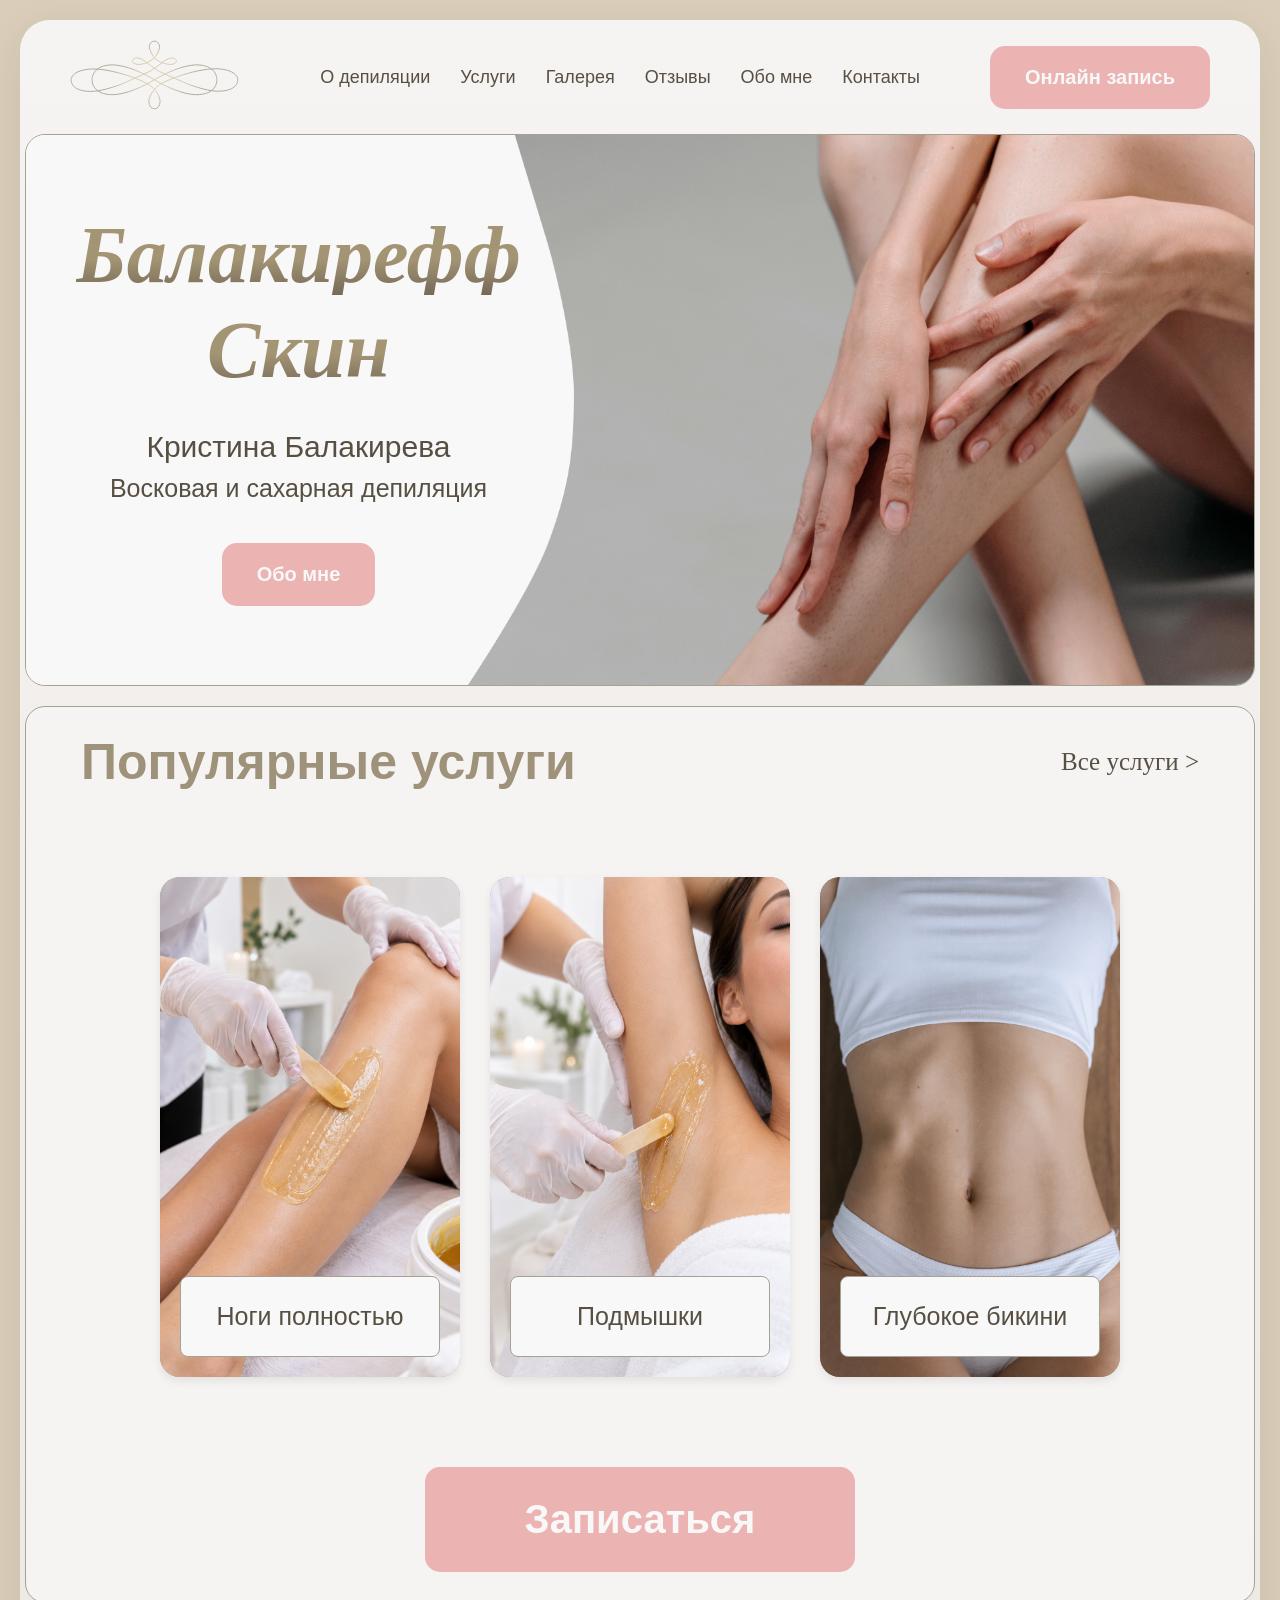
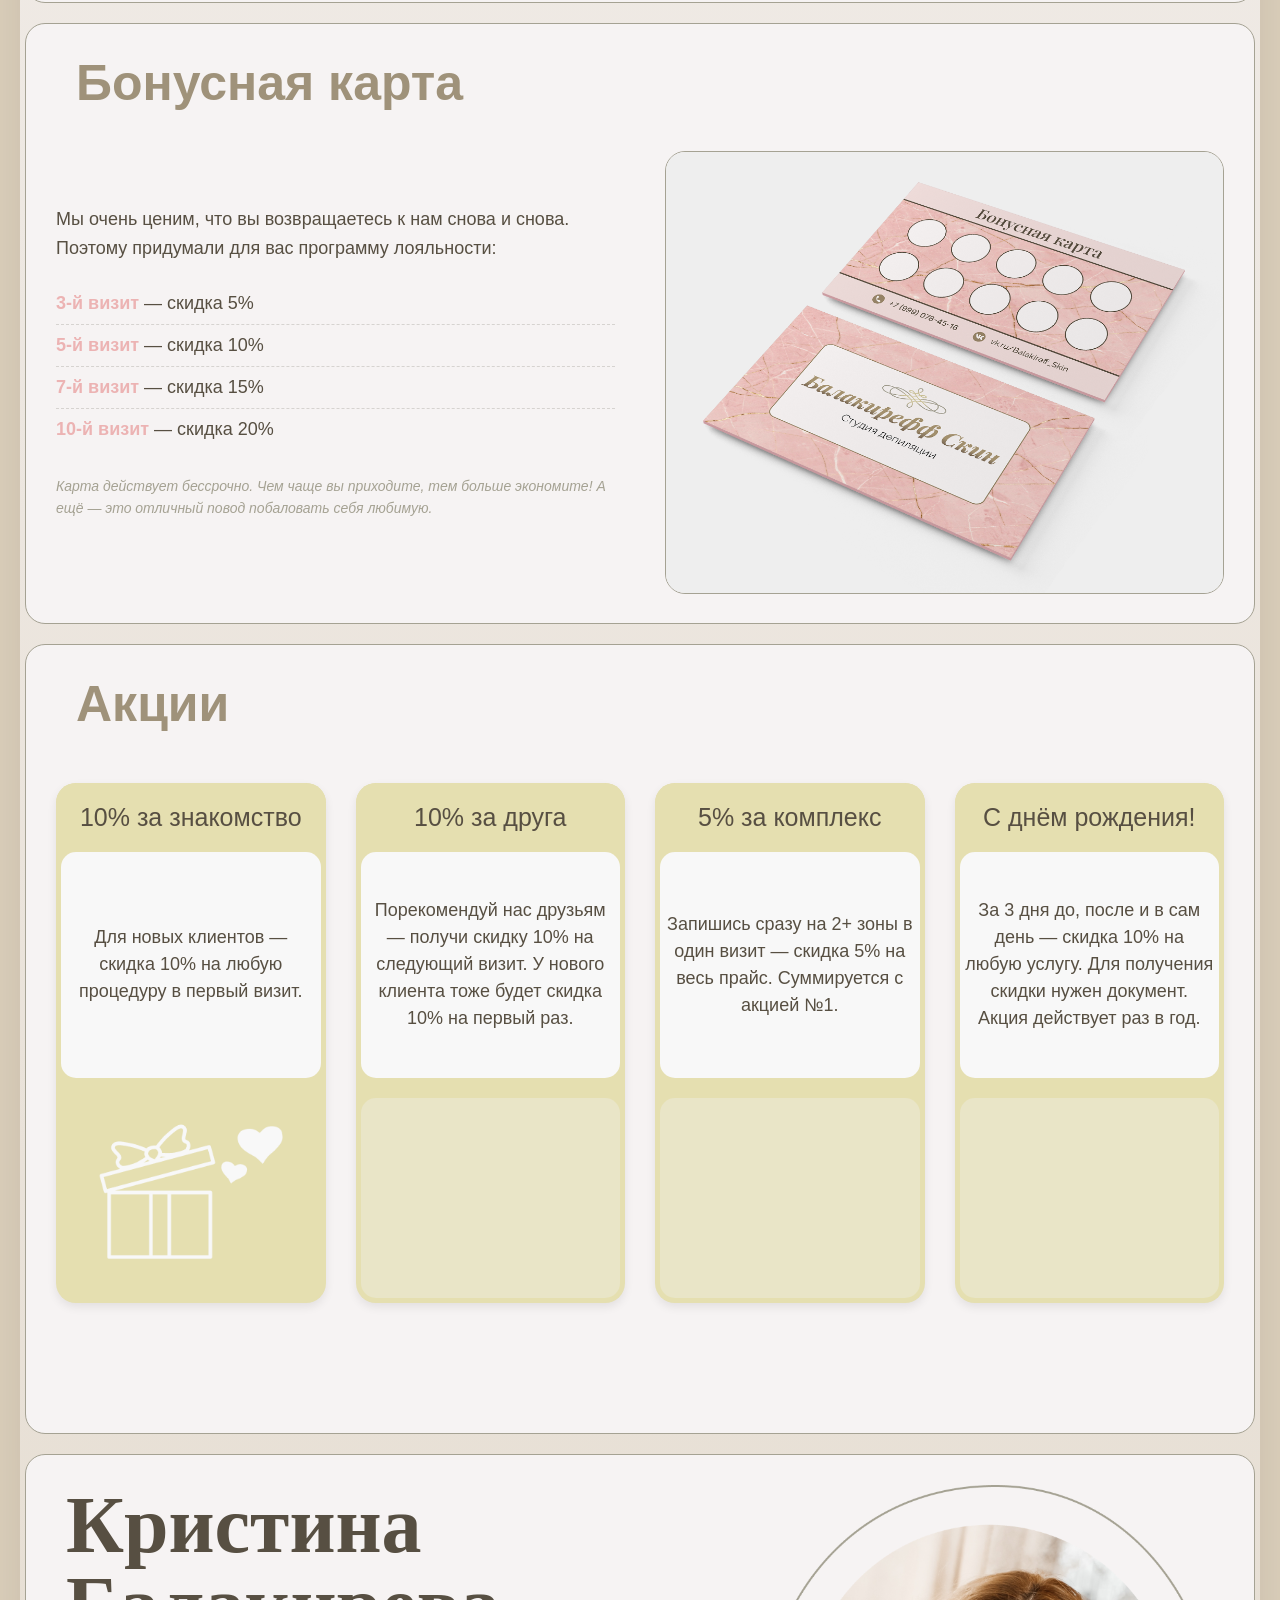
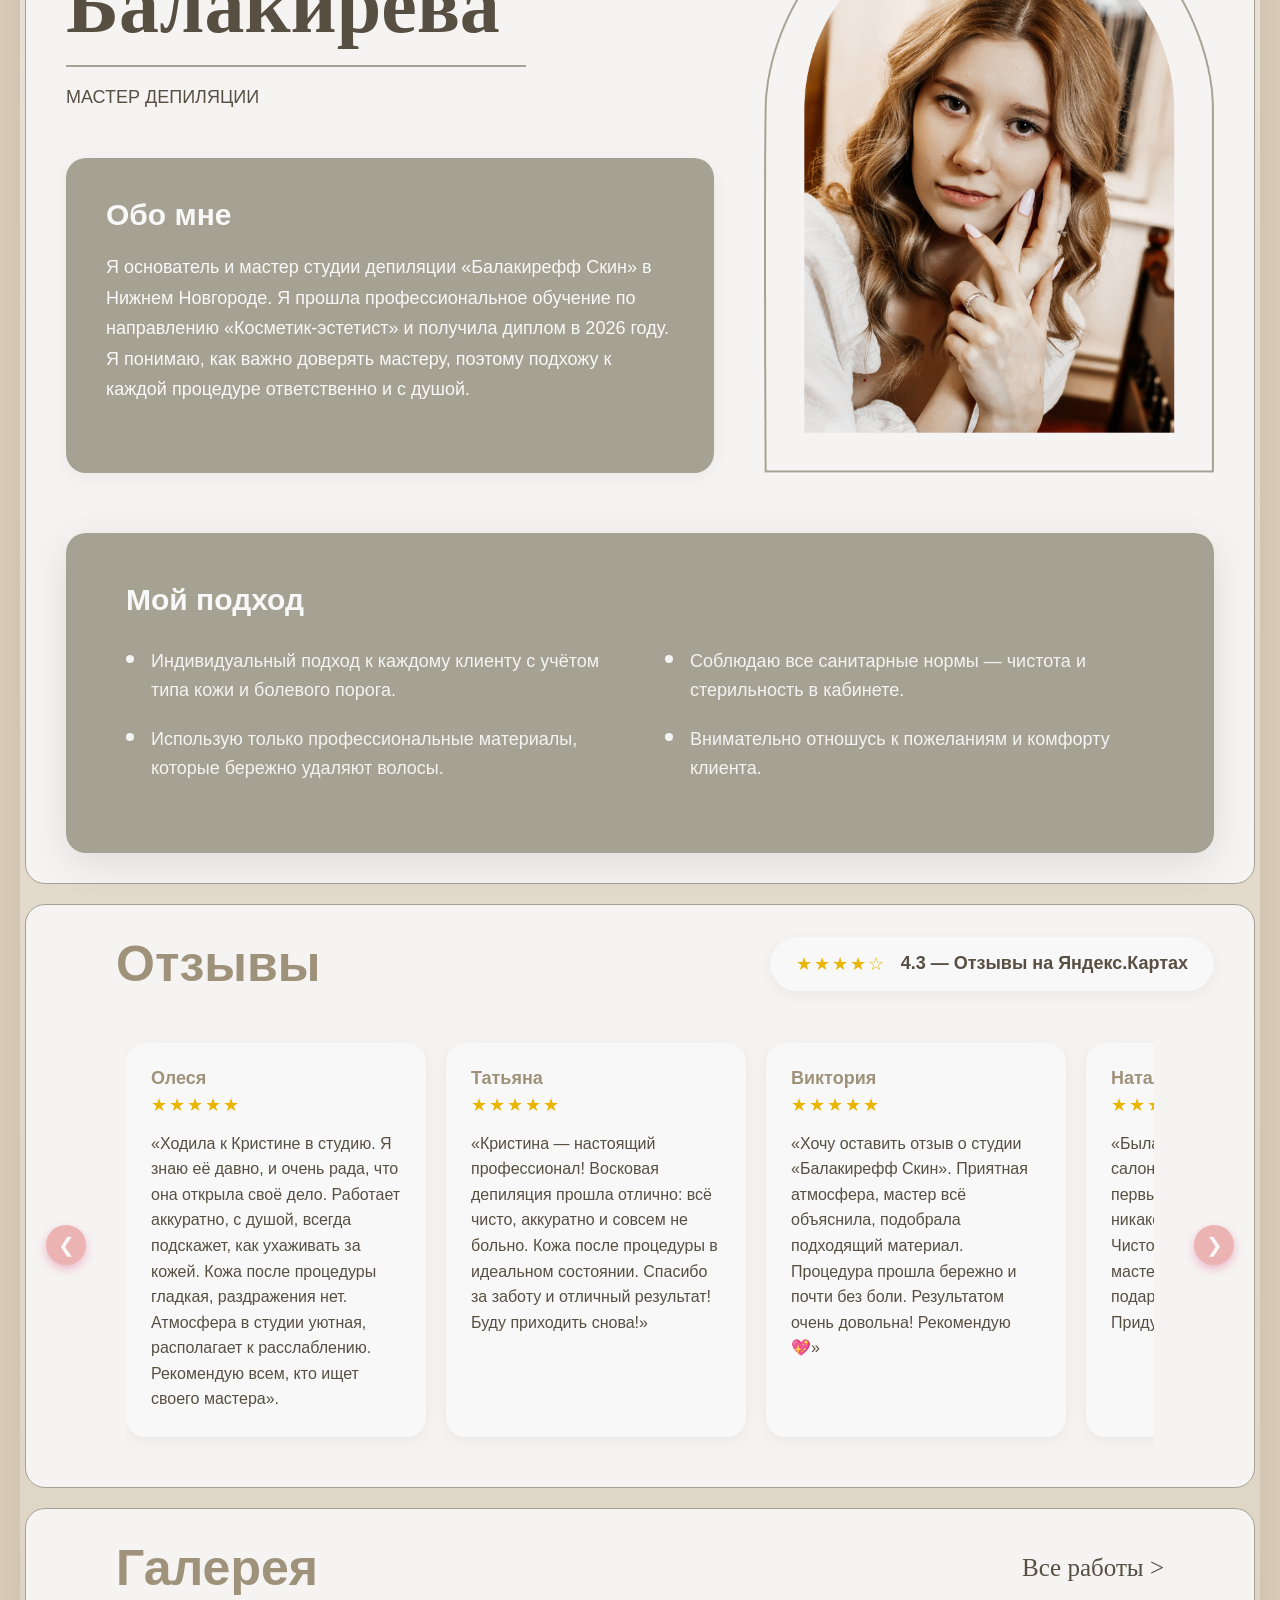
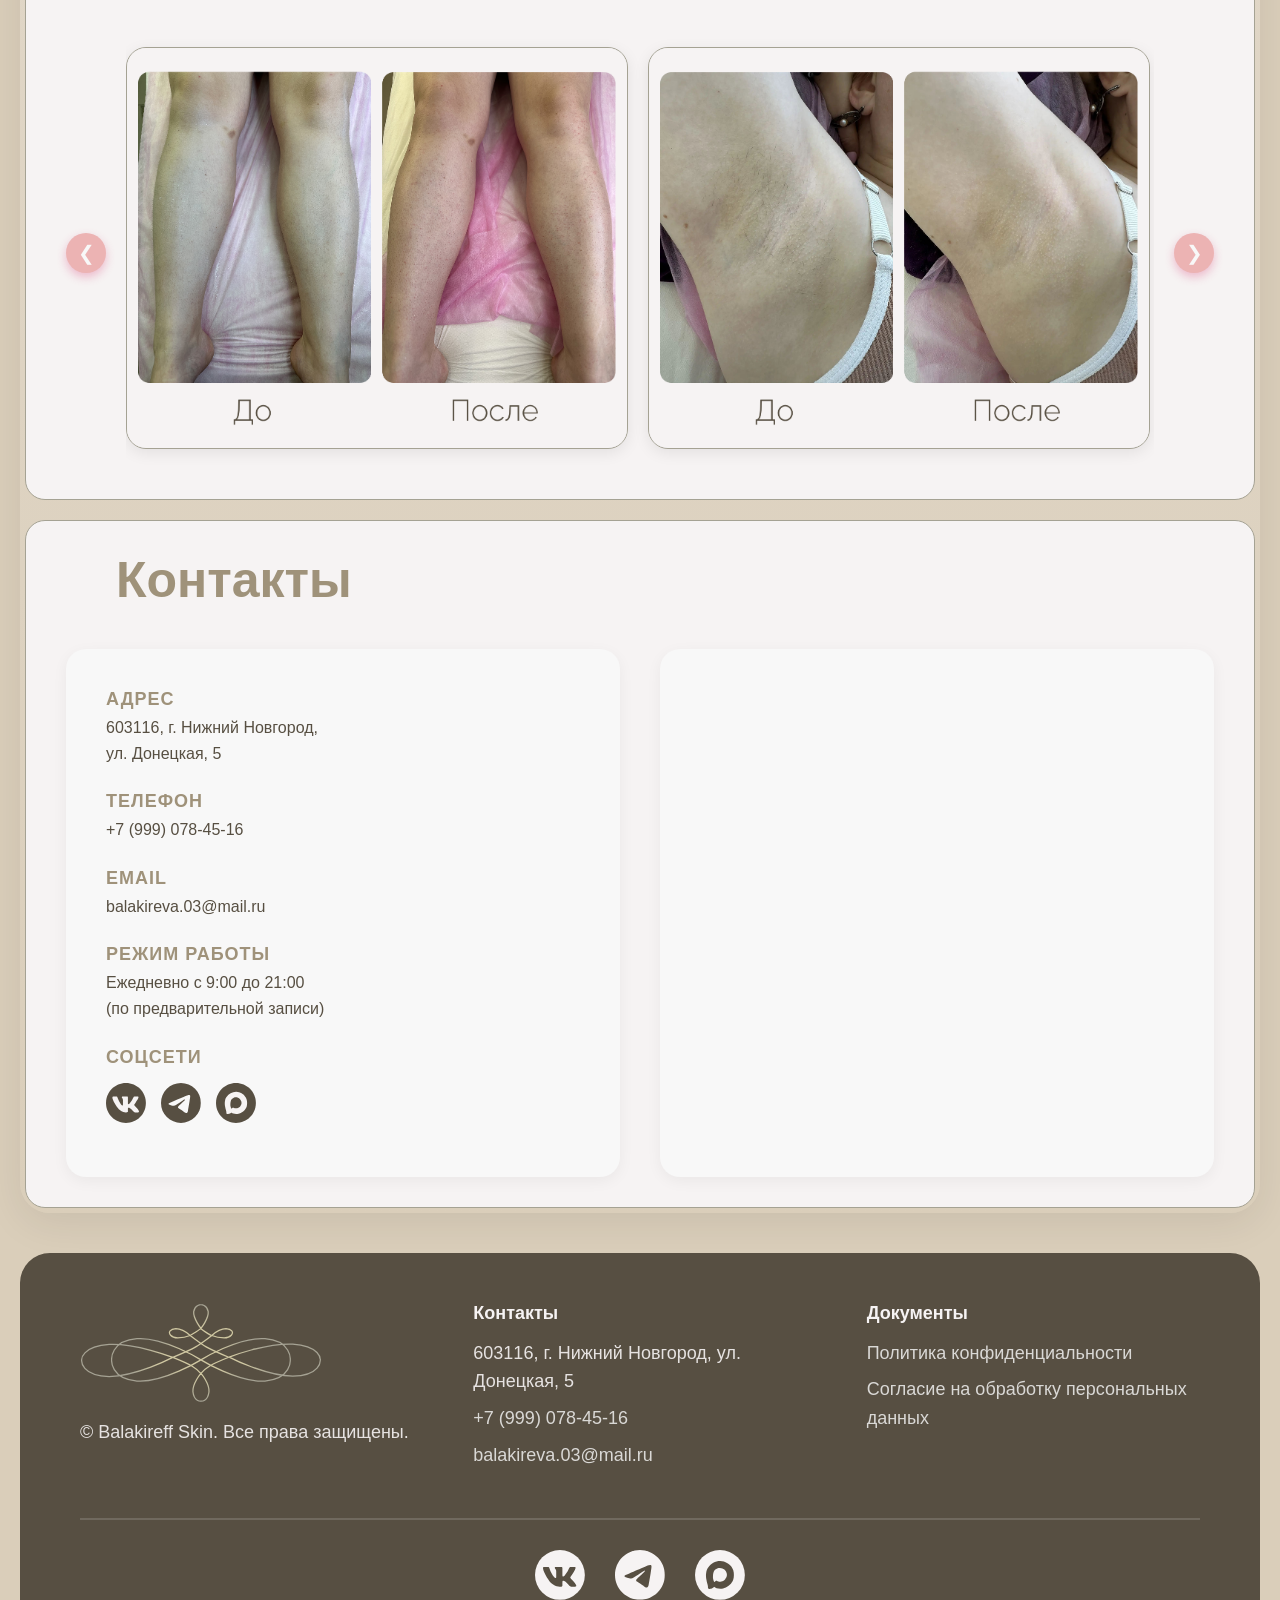
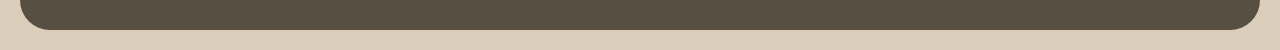
==== commit b98ae739: "Add files via upload" ====
--- a/index.html
+++ b/index.html
@@ -2,6 +2,7 @@
 <html lang="ru">
     <head>
         <meta charset="utf-8">
+        <meta name="viewport" content="width=device-width, initial-scale=1.0">
         <meta name="keywords" content="Студия депиляции, Нижний Новгород">
         <meta name="description" content ="Студия депиляции в Нижнем Новгороде">
         <title>Balakireff Skin</title>
--- a/style.css
+++ b/style.css
@@ -1492,4 +1492,60 @@
     font-size: 18px;
     font-weight: 500;
   }
+}
+
+/*ОБО МНЕ МОБИЛКА*/
+@media (max-width: 768px) {
+  .about-wrap {
+    flex-direction: row !important; /* Оставляем в ряд (фото справа) */
+    gap: 15px !important;          /* Уменьшаем отступ между текстом и фото */
+    align-items: flex-start !important;
+  }
+  
+  .about-left {
+    flex: 1;                       /* Текст занимает оставшееся место */
+  }
+
+  .about-photo {
+    flex: 0 0 140px !important;    /* Фото фиксированной ширины 140px (было 400) */
+    height: 200px !important;      /* Уменьшаем высоту */
+  }
+
+  .about-name {
+    font-size: 24px !important;    /* Заголовок меньше */
+    line-height: 1.1 !important;
+  }
+
+  .about-role {
+    font-size: 14px !important;    /* Должность меньше */
+    margin-bottom: 10px !important;
+  }
+
+  .about-card {
+    padding: 15px !important;      /* Меньше отступы в карточке */
+  }
+
+  .about-card h3 {
+    font-size: 20px !important;
+    margin-bottom: 10px !important;
+  }
+
+  .about-card p {
+    font-size: 14px !important;    /* Текст меньше */
+    line-height: 1.4 !important;
+  }
+
+  /* Блок "Мой подход" тоже подгоняем */
+  .about-approach {
+    padding: 20px !important;
+  }
+  
+  .about-approach h3 {
+    font-size: 22px !important;
+  }
+  
+  .about-list li {
+    font-size: 14px !important;
+    margin-bottom: 10px !important;
+  }
 }
